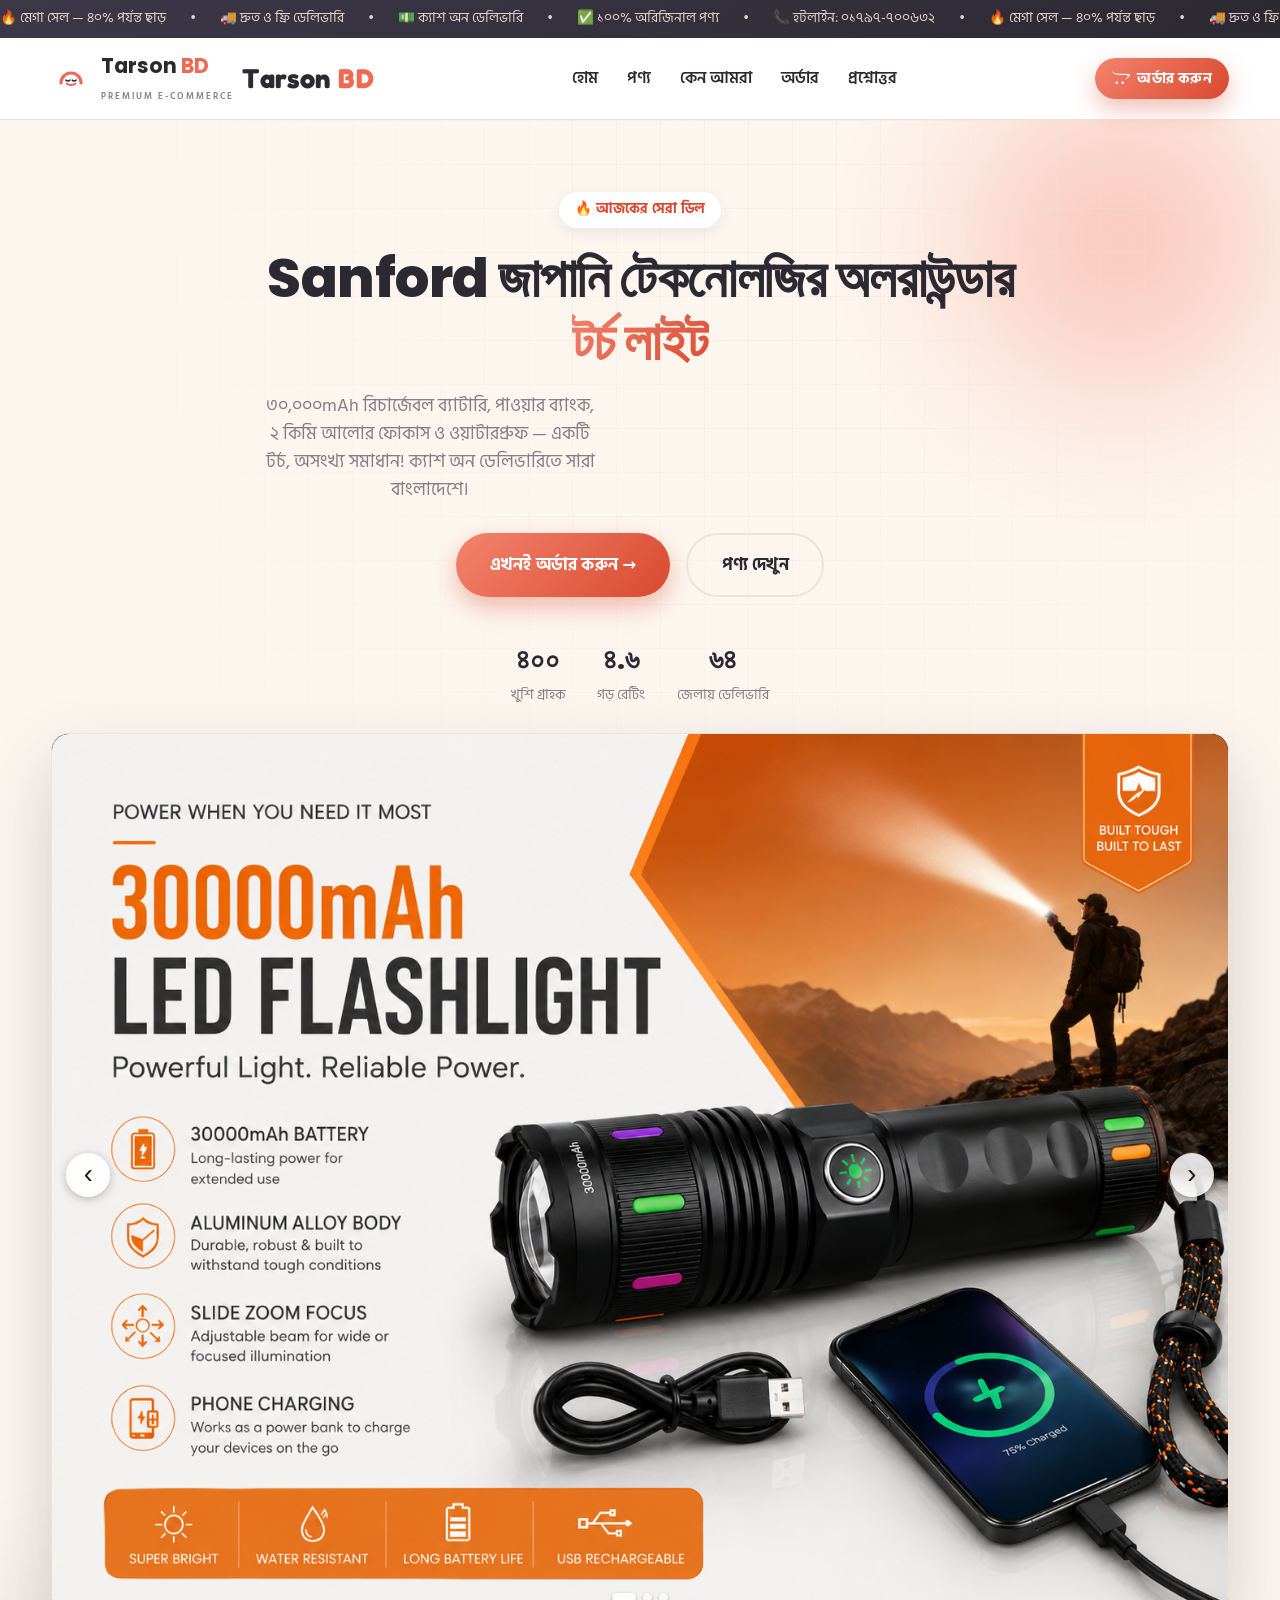
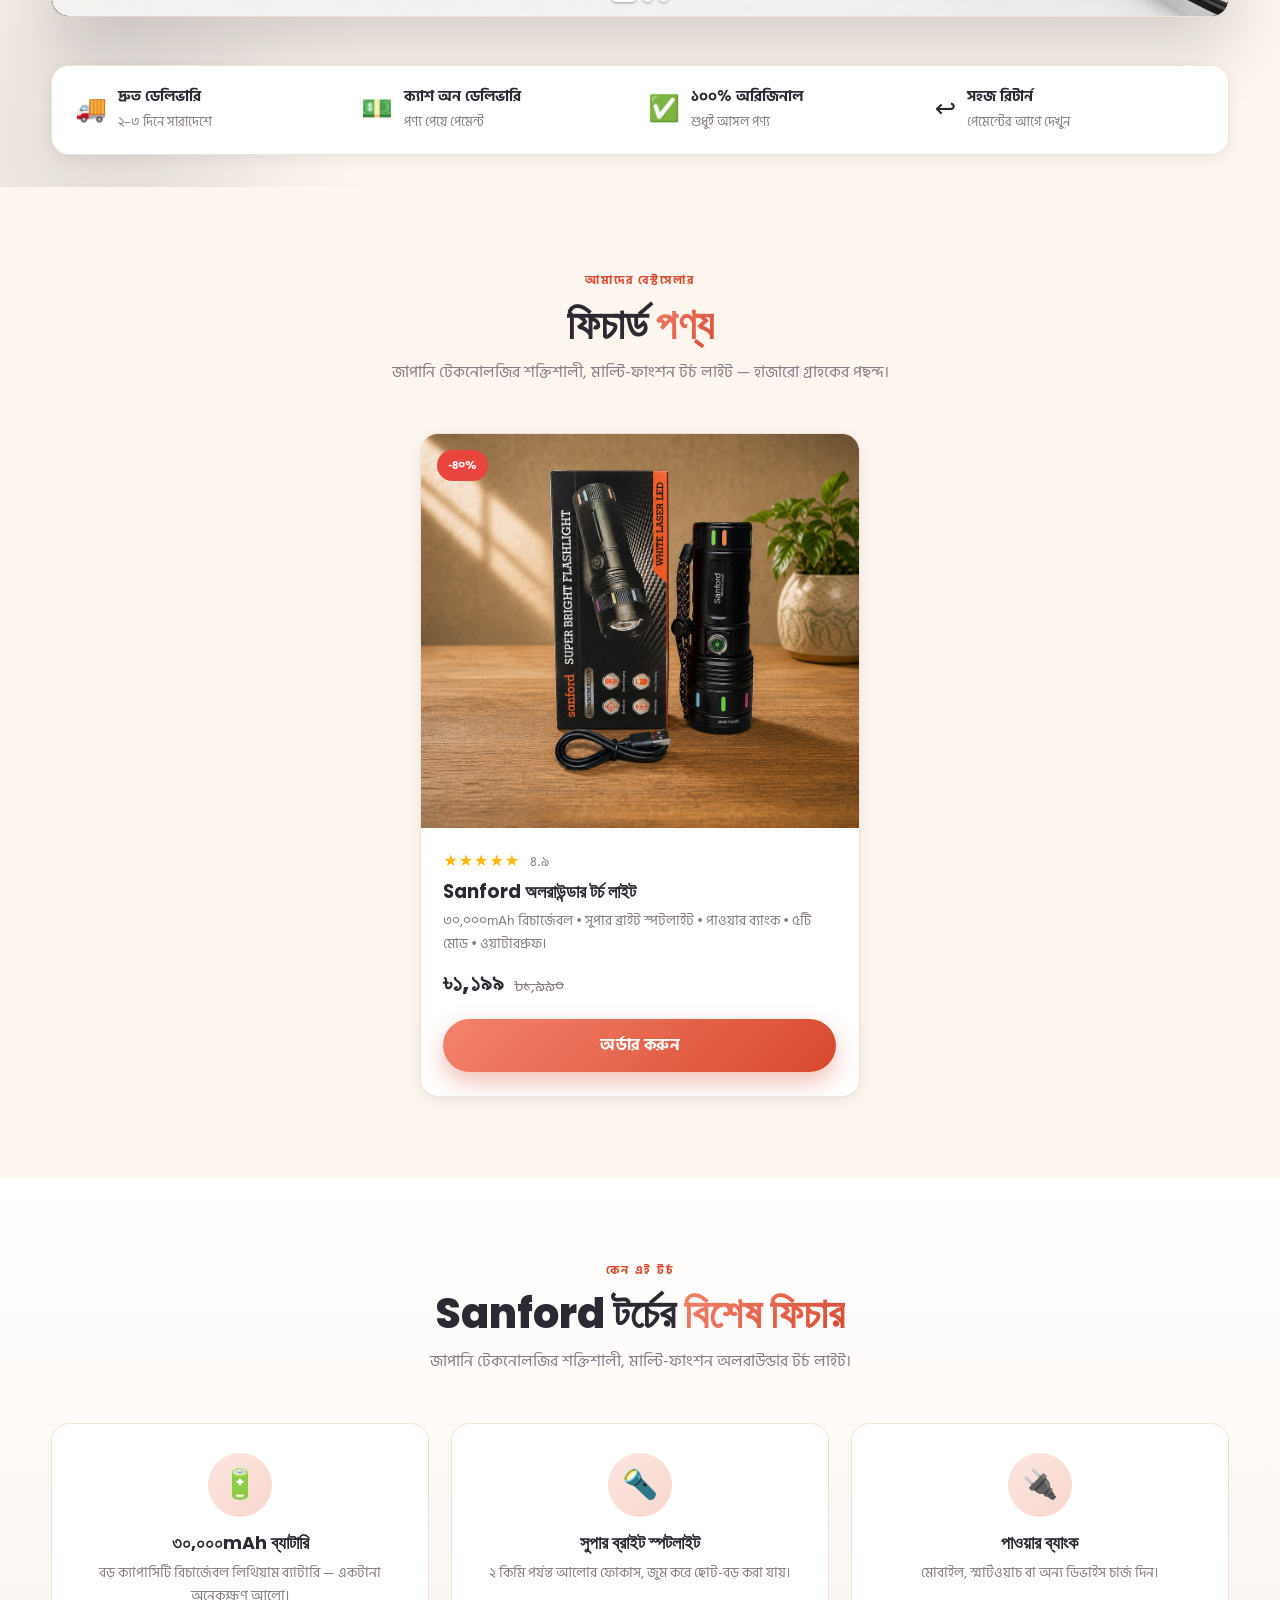
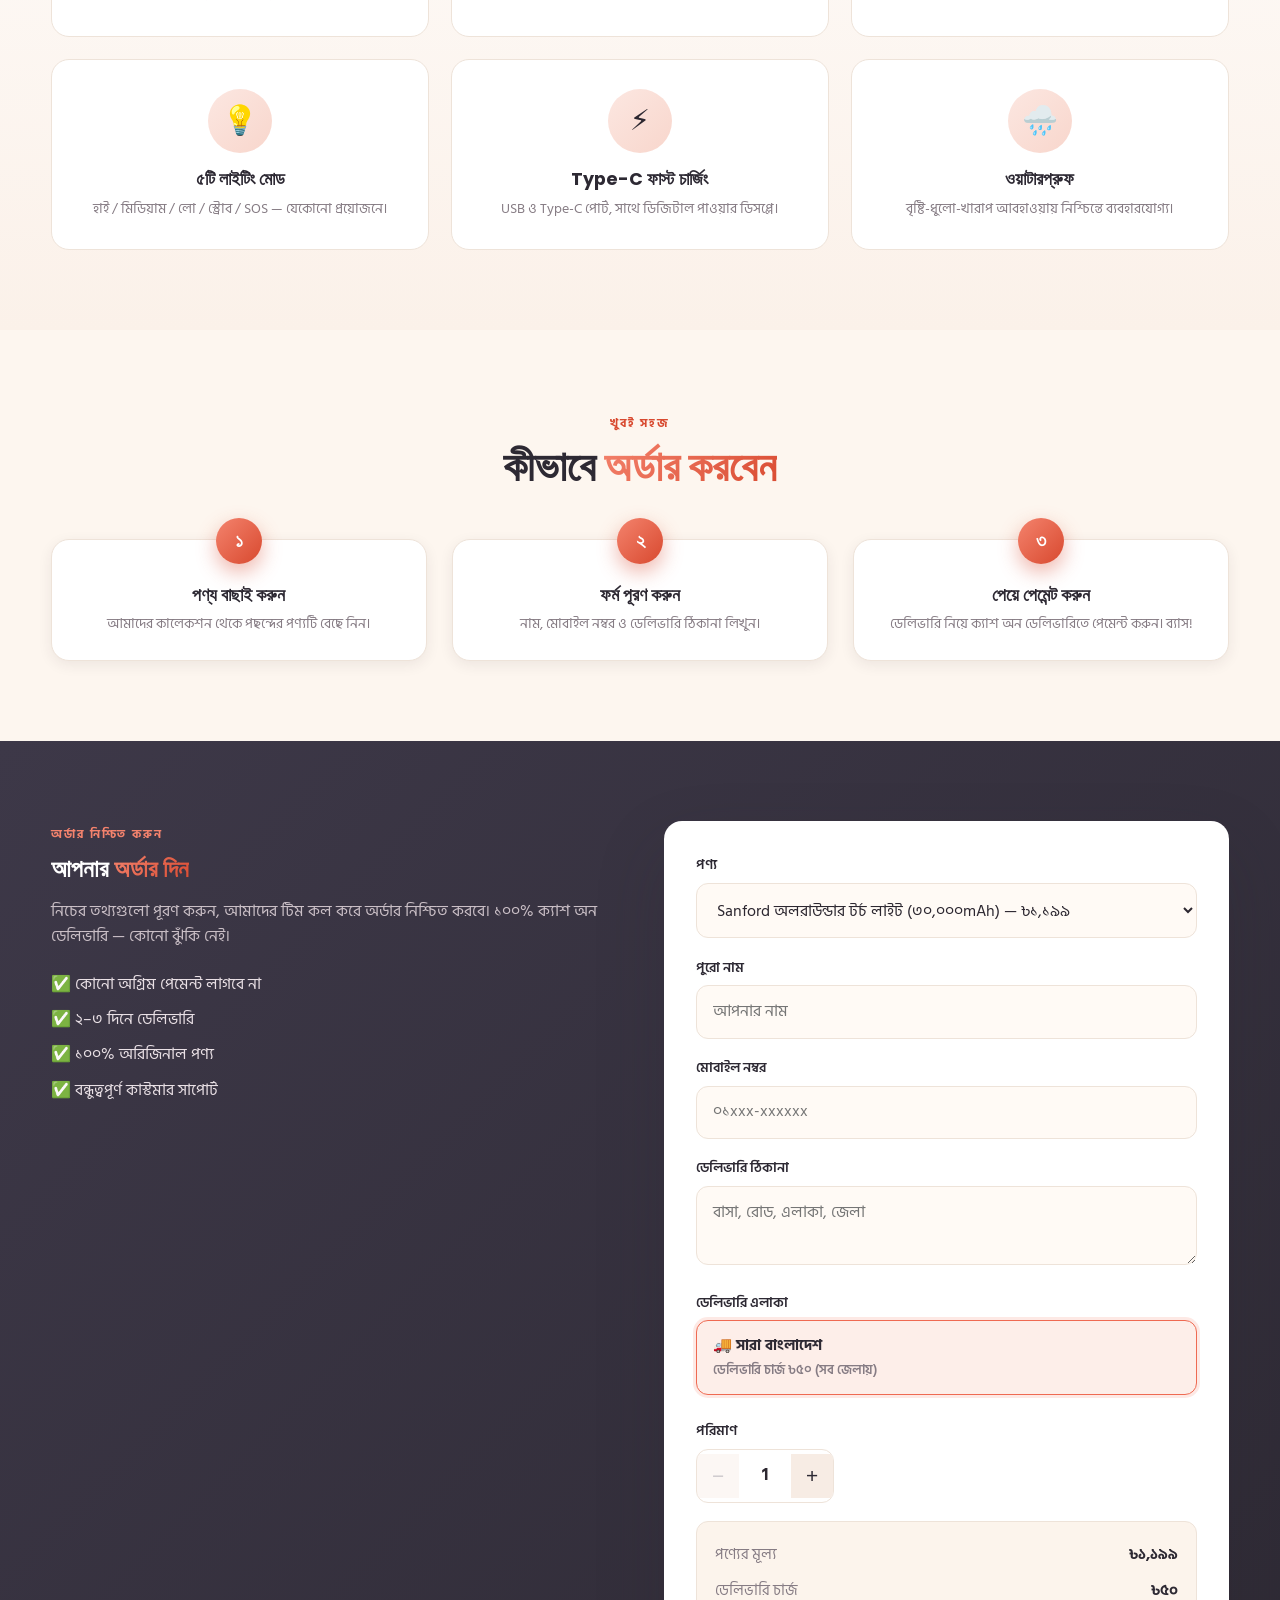
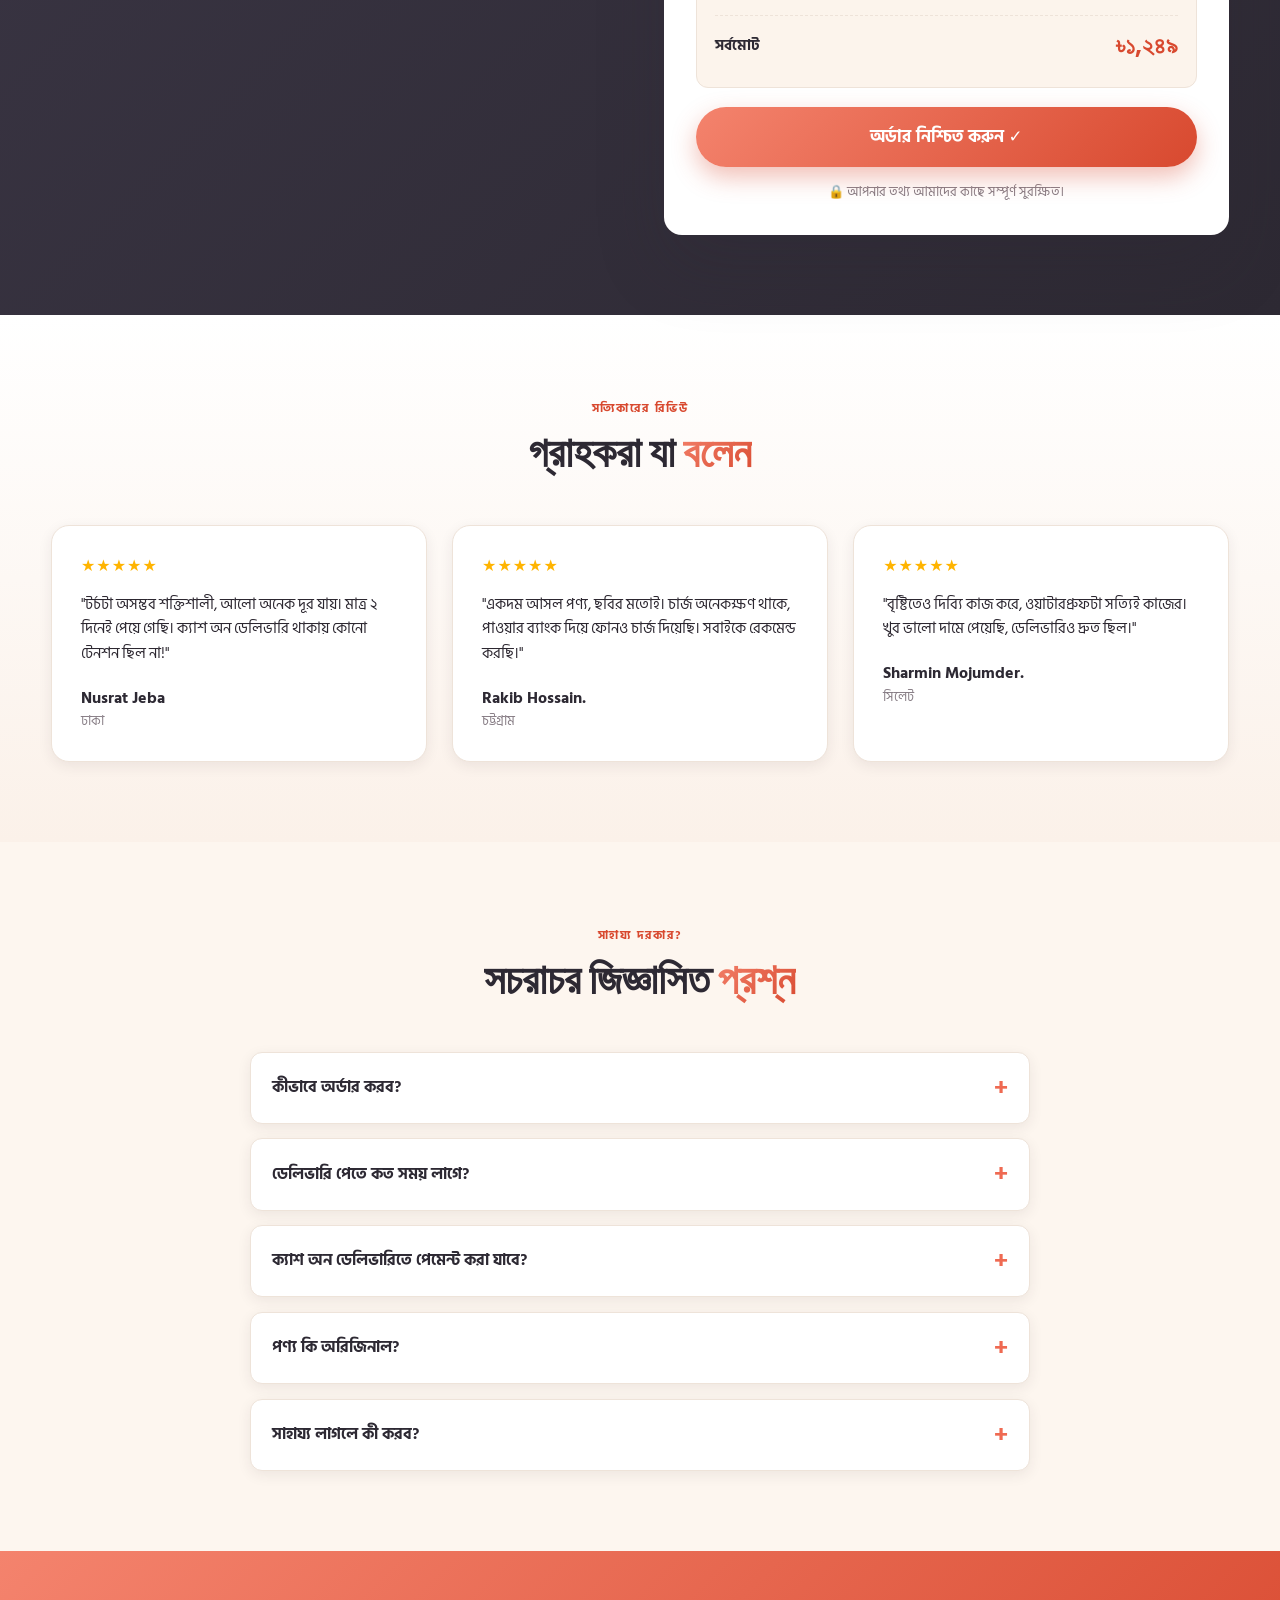
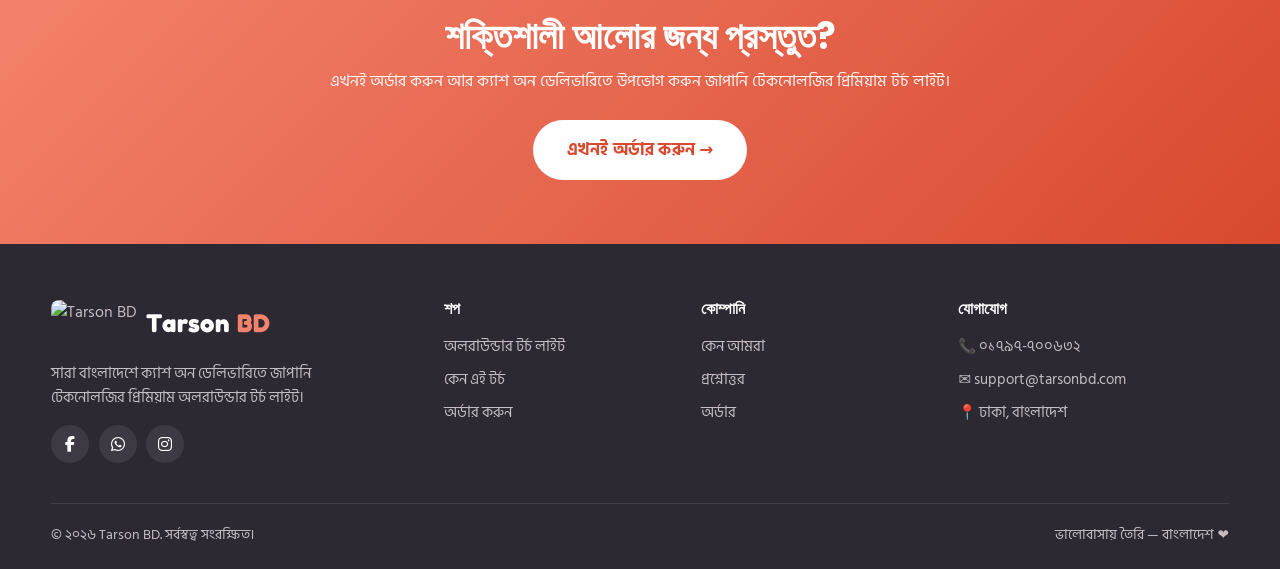
==== index.html @ 928cbc4e "Torch product landing: carousel, SEO, security, anti-spam - Single product: Sanford অলরাউন্ডার টর্চ " ====
<!DOCTYPE html>
<html lang="bn">
<head>
  <meta charset="UTF-8" />
  <meta name="viewport" content="width=device-width, initial-scale=1.0" />
  <meta http-equiv="Cache-Control" content="no-cache" />
  <meta name="facebook-domain-verification" content="xtjge75vh5wylzk9m2lgko9h2dxvho" />
  <link rel="icon" type="image/jpeg" href="assets/logo.jpeg?v=2" />
  <link rel="apple-touch-icon" href="assets/logo.jpeg?v=2" />
  <meta name="description" content="জাপানি টেকনোলজির অলরাউন্ডার টর্চ লাইট — 30000mAh রিচার্জেবল ব্যাটারি, পাওয়ার ব্যাংক, IPX6 ওয়াটারপ্রুফ, ২ কিমি আলোর ফোকাস। সারা বাংলাদেশে ক্যাশ অন ডেলিভারি।" />
  <title>Sanford অলরাউন্ডার টর্চ লাইট — ৩০,০০০mAh | Tarson BD</title>

  <!-- ===== SEO ===== -->
  <link rel="canonical" href="https://tarsonbd.com/" />
  <meta name="robots" content="index, follow, max-image-preview:large" />
  <meta name="theme-color" content="#ef6a52" />
  <meta name="author" content="Tarson BD" />
  <meta name="keywords" content="টর্চ লাইট, LED টর্চ, রিচার্জেবল টর্চ, Sanford torch light bd, পাওয়ার ব্যাংক টর্চ, Tarson BD, ফ্ল্যাশলাইট বাংলাদেশ" />

  <!-- Open Graph (Facebook / WhatsApp / Messenger share preview) -->
  <meta property="og:type" content="website" />
  <meta property="og:site_name" content="Tarson BD" />
  <meta property="og:title" content="Sanford অলরাউন্ডার টর্চ লাইট — ৩০,০০০mAh" />
  <meta property="og:description" content="জাপানি টেকনোলজির শক্তিশালী LED টর্চ — 30,000mAh, পাওয়ার ব্যাংক, ৫টি মোড, ওয়াটারপ্রুফ। সারা বাংলাদেশে ক্যাশ অন ডেলিভারিতে মাত্র ৳১,১৯৯।" />
  <meta property="og:url" content="https://tarsonbd.com/" />
  <meta property="og:image" content="https://tarsonbd.com/assets/order-image.png" />
  <meta property="og:locale" content="bn_BD" />

  <!-- Twitter Card -->
  <meta name="twitter:card" content="summary_large_image" />
  <meta name="twitter:title" content="Sanford অলরাউন্ডার টর্চ লাইট — ৩০,০০০mAh" />
  <meta name="twitter:description" content="জাপানি টেকনোলজির শক্তিশালী LED টর্চ — পাওয়ার ব্যাংক, ৫টি মোড, ওয়াটারপ্রুফ। ক্যাশ অন ডেলিভারি।" />
  <meta name="twitter:image" content="https://tarsonbd.com/assets/order-image.png" />

  <link rel="preconnect" href="https://fonts.googleapis.com" />
  <link rel="preconnect" href="https://fonts.gstatic.com" crossorigin />
  <link href="https://fonts.googleapis.com/css2?family=Fredoka:wght@500;600;700&family=Hind+Siliguri:wght@400;500;600;700&family=Poppins:wght@600;700;800&display=swap" rel="stylesheet" />
  <link rel="stylesheet" href="https://cdnjs.cloudflare.com/ajax/libs/font-awesome/6.5.2/css/all.min.css" referrerpolicy="no-referrer" />
  <link rel="stylesheet" href="css/styles.css?v=19" />

  <!-- Meta Pixel Code -->
  <script>
  !function(f,b,e,v,n,t,s)
  {if(f.fbq)return;n=f.fbq=function(){n.callMethod?
  n.callMethod.apply(n,arguments):n.queue.push(arguments)};
  if(!f._fbq)f._fbq=n;n.push=n;n.loaded=!0;n.version='2.0';
  n.queue=[];t=b.createElement(e);t.async=!0;
  t.src=v;s=b.getElementsByTagName(e)[0];
  s.parentNode.insertBefore(t,s)}(window, document,'script',
  'https://connect.facebook.net/en_US/fbevents.js');
  fbq('init', '1492316535975707');
  fbq('track', 'PageView');
  </script>
  <noscript><img height="1" width="1" style="display:none"
  src="https://www.facebook.com/tr?id=1492316535975707&ev=PageView&noscript=1"
  /></noscript>
  <!-- End Meta Pixel Code -->

  <!-- ===== Structured data (Google rich results) ===== -->
  <script type="application/ld+json">
  {
    "@context": "https://schema.org/",
    "@type": "Product",
    "name": "Sanford অলরাউন্ডার টর্চ লাইট",
    "image": "https://tarsonbd.com/assets/order-image.png",
    "description": "জাপানি টেকনোলজির সুপার ব্রাইট LED টর্চ লাইট — ৩০,০০০mAh রিচার্জেবল ব্যাটারি, পাওয়ার ব্যাংক, ৫টি লাইটিং মোড, USB Type-C ফাস্ট চার্জিং ও ওয়াটারপ্রুফ।",
    "brand": { "@type": "Brand", "name": "Sanford" },
    "offers": {
      "@type": "Offer",
      "url": "https://tarsonbd.com/#order",
      "priceCurrency": "BDT",
      "price": "1199",
      "availability": "https://schema.org/InStock",
      "areaServed": "BD"
    },
    "aggregateRating": {
      "@type": "AggregateRating",
      "ratingValue": "4.9",
      "reviewCount": "127"
    }
  }
  </script>
  <script type="application/ld+json">
  {
    "@context": "https://schema.org/",
    "@type": "Organization",
    "name": "Tarson BD",
    "url": "https://tarsonbd.com/",
    "logo": "https://tarsonbd.com/assets/logo.jpeg",
    "email": "support@tarsonbd.com",
    "contactPoint": {
      "@type": "ContactPoint",
      "telephone": "+8801797700632",
      "contactType": "customer service",
      "areaServed": "BD"
    }
  }
  </script>
</head>
<body>

  <!-- ===== Sticky top (marquee + header stay fixed together) ===== -->
  <div class="site-top" id="siteTop">

  <!-- ===== Announcement / Trust marquee ===== -->
  <div class="topbar">
    <div class="marquee">
      <div class="marquee__track">
        <span>🔥 মেগা সেল — ৪০% পর্যন্ত ছাড়</span><span>•</span>
        <span>🚚 দ্রুত ও ফ্রি ডেলিভারি</span><span>•</span>
        <span>💵 ক্যাশ অন ডেলিভারি</span><span>•</span>
        <span>✅ ১০০% অরিজিনাল পণ্য</span><span>•</span>
        <span>📞 হটলাইন: ০১৭৯৭-৭০০৬৩২</span><span>•</span>
        <span>🔥 মেগা সেল — ৪০% পর্যন্ত ছাড়</span><span>•</span>
        <span>🚚 দ্রুত ও ফ্রি ডেলিভারি</span><span>•</span>
        <span>💵 ক্যাশ অন ডেলিভারি</span><span>•</span>
        <span>✅ ১০০% অরিজিনাল পণ্য</span><span>•</span>
        <span>📞 হটলাইন: ০১৭৯৭-৭০০৬৩২</span><span>•</span>
      </div>
    </div>
  </div>

  <!-- ===== Header ===== -->
  <header class="header" id="header">
    <div class="container header__inner">
      <a href="#home" class="brand" aria-label="Tarson BD">
        <!-- Real Tarson BD logo (save your image as assets/logo.jpeg) -->
        <img src="assets/logo.jpeg?v=2" alt="Tarson BD — Premium E-commerce" class="brand__img"
             onerror="this.style.display='none';this.nextElementSibling.style.display='flex'" />
        <span class="brand__fallback" style="display:none">
          <span class="brand__logo">
            <svg viewBox="0 0 64 64" width="40" height="40" aria-hidden="true">
              <path d="M16 40a16 16 0 0 1 32 0" fill="none" stroke="#ef6a52" stroke-width="5" stroke-linecap="round"/>
              <path d="M24 35.5c1.5 1.6 4.5 1.6 6 0" fill="none" stroke="#2d2933" stroke-width="2.6" stroke-linecap="round"/>
              <path d="M34 35.5c1.5 1.6 4.5 1.6 6 0" fill="none" stroke="#2d2933" stroke-width="2.6" stroke-linecap="round"/>
              <path d="M25 41c2.5 3 11.5 3 14 0" fill="none" stroke="#ef6a52" stroke-width="3.4" stroke-linecap="round"/>
            </svg>
          </span>
          <span class="brand__text">
            <strong>Tarson <span>BD</span></strong>
            <small>PREMIUM E-COMMERCE</small>
          </span>
        </span>
        <span class="brand__name" aria-label="Tarson BD"><span class="bl" style="--i:0">T</span><span class="bl" style="--i:1">a</span><span class="bl" style="--i:2">r</span><span class="bl" style="--i:3">s</span><span class="bl" style="--i:4">o</span><span class="bl" style="--i:5">n</span><span class="bl bl-space" style="--i:6"></span><span class="bl bl-2" style="--i:7">B</span><span class="bl bl-2" style="--i:8">D</span></span>
      </a>

      <nav class="nav" id="nav">
        <a href="#home">হোম</a>
        <a href="#products">পণ্য</a>
        <a href="#product-features">কেন আমরা</a>
        <a href="#order">অর্ডার</a>
        <a href="#faq">প্রশ্নোত্তর</a>
      </nav>

      <div class="header__actions">
        <a href="#order" class="btn btn--primary btn--sm">
          <span><i class="fa-brands fa-opencart"></i></span> অর্ডার করুন
        </a>
        <button class="hamburger" id="hamburger" aria-label="মেনু">
          <span></span><span></span><span></span>
        </button>
      </div>
    </div>
  </header>

  </div><!-- /.site-top -->

  <!-- ===== Hero ===== -->
  <section class="hero" id="home">
    <div class="hero__bg" aria-hidden="true">
      <div class="blob blob--1"></div>
      <div class="blob blob--2"></div>
      <div class="grid-overlay"></div>
    </div>

    <div class="container hero__inner hero__inner--solo">
      <div class="hero__copy reveal">
        <span class="pill">🔥 আজকের সেরা ডিল</span>
        <h1>Sanford জাপানি টেকনোলজির অলরাউন্ডার <span class="grad-text">টর্চ লাইট</span></h1>
        <p class="hero__lead">
          ৩০,০০০mAh রিচার্জেবল ব্যাটারি, পাওয়ার ব্যাংক, ২ কিমি আলোর ফোকাস ও ওয়াটারপ্রুফ —
          একটি টর্চ, অসংখ্য সমাধান! ক্যাশ অন ডেলিভারিতে সারা বাংলাদেশে।
        </p>

        <div class="hero__cta">
          <a href="#order" class="btn btn--primary btn--lg pulse">এখনই অর্ডার করুন →</a>
          <a href="#products" class="btn btn--ghost btn--lg">পণ্য দেখুন</a>
        </div>

        <div class="hero__stats">
          <div class="stat"><b class="count" data-target="400+">0</b><span>খুশি গ্রাহক</span></div>
          <div class="stat"><b class="count" data-target="4.6" data-decimals="1">0</b><span>গড় রেটিং</span></div>
          <div class="stat"><b class="count" data-target="64">0</b><span>জেলায় ডেলিভারি</span></div>
        </div>
      </div>
    </div>

    <!-- ===== Full-width auto-swipe carousel ===== -->
    <div class="container">
      <div class="hero-carousel reveal" data-delay="120">
        <div class="carousel" data-carousel data-interval="3000">
          <div class="carousel__track">
            <img class="carousel__slide" src="assets/carousel-1.png" alt="Sanford অলরাউন্ডার টর্চ লাইট" />
            <img class="carousel__slide" src="assets/carousel-2.png" alt="৩০,০০০mAh রিচার্জেবল ব্যাটারি ও পাওয়ার ব্যাংক" />
            <img class="carousel__slide" src="assets/carousel-3.png" alt="৫টি লাইটিং মোড ও ২ কিমি আলোর ফোকাস" />
          </div>
          <button class="carousel__arrow carousel__arrow--prev" type="button" aria-label="আগের ছবি">‹</button>
          <button class="carousel__arrow carousel__arrow--next" type="button" aria-label="পরের ছবি">›</button>
          <div class="carousel__dots"></div>
        </div>
      </div>
    </div>

    <div class="hero__trust container">
      <div class="trust-item"><span>🚚</span><div><b>দ্রুত ডেলিভারি</b><small>২–৩ দিনে সারাদেশে</small></div></div>
      <div class="trust-item"><span>💵</span><div><b>ক্যাশ অন ডেলিভারি</b><small>পণ্য পেয়ে পেমেন্ট</small></div></div>
      <div class="trust-item"><span>✅</span><div><b>১০০% অরিজিনাল</b><small>শুধুই আসল পণ্য</small></div></div>
      <div class="trust-item"><span>↩️</span><div><b>সহজ রিটার্ন</b><small>পেমেন্টের আগে দেখুন</small></div></div>
    </div>
  </section>

  <!-- ===== Products ===== -->
  <section class="section" id="products">
    <div class="container">
      <div class="section__head reveal">
        <span class="eyebrow">আমাদের বেস্টসেলার</span>
        <h2>ফিচার্ড <span class="grad-text">পণ্য</span></h2>
        <p>জাপানি টেকনোলজির শক্তিশালী, মাল্টি-ফাংশন টর্চ লাইট — হাজারো গ্রাহকের পছন্দ।</p>
      </div>

      <div class="products">
        <!-- Product: LED Torch Light -->
        <article class="card reveal">
          <div class="card__media card__media--wide">
            <span class="badge badge--sale">-৪০%</span>
            <img src="assets/order-image.png" alt="জাপানি অলরাউন্ডার টর্চ লাইট — অর্ডার করুন" onerror="this.style.opacity=0;this.parentElement.classList.add('img-fallback')" />
            <span class="img-fallback__label">assets/order-image.png</span>
          </div>
          <div class="card__body">
            <div class="rating">★★★★★ <em>৪.৯</em></div>
            <h3>Sanford অলরাউন্ডার টর্চ লাইট</h3>
            <p>৩০,০০০mAh রিচার্জেবল • সুপার ব্রাইট স্পটলাইট • পাওয়ার ব্যাংক • ৫টি মোড • ওয়াটারপ্রুফ।</p>
            <div class="price">
              <span class="price__new">৳১,১৯৯</span>
              <span class="price__old">৳১,৯৯০</span>
            </div>
            <a href="#order" class="btn btn--primary btn--block" data-product="Sanford অলরাউন্ডার টর্চ লাইট — ৩০,০০০mAh">অর্ডার করুন</a>
          </div>
        </article>
      </div>
    </div>
  </section>

  <!-- ===== Product features / specs ===== -->
  <section class="section section--alt" id="product-features">
    <div class="container">
      <div class="section__head reveal">
        <span class="eyebrow">কেন এই টর্চ</span>
        <h2>Sanford টর্চের <span class="grad-text">বিশেষ ফিচার</span></h2>
        <p>জাপানি টেকনোলজির শক্তিশালী, মাল্টি-ফাংশন অলরাউন্ডার টর্চ লাইট।</p>
      </div>
      <div class="features">
        <div class="feature reveal"><div class="feature__ic">🔋</div><h3>৩০,০০০mAh ব্যাটারি</h3><p>বড় ক্যাপাসিটি রিচার্জেবল লিথিয়াম ব্যাটারি — একটানা অনেকক্ষণ আলো।</p></div>
        <div class="feature reveal" data-delay="80"><div class="feature__ic">🔦</div><h3>সুপার ব্রাইট স্পটলাইট</h3><p>২ কিমি পর্যন্ত আলোর ফোকাস, জুম করে ছোট-বড় করা যায়।</p></div>
        <div class="feature reveal" data-delay="160"><div class="feature__ic">🔌</div><h3>পাওয়ার ব্যাংক</h3><p>মোবাইল, স্মার্টওয়াচ বা অন্য ডিভাইস চার্জ দিন।</p></div>
        <div class="feature reveal"><div class="feature__ic">💡</div><h3>৫টি লাইটিং মোড</h3><p>হাই / মিডিয়াম / লো / স্ট্রোব / SOS — যেকোনো প্রয়োজনে।</p></div>
        <div class="feature reveal" data-delay="80"><div class="feature__ic">⚡</div><h3>Type-C ফাস্ট চার্জিং</h3><p>USB ও Type-C পোর্ট, সাথে ডিজিটাল পাওয়ার ডিসপ্লে।</p></div>
        <div class="feature reveal" data-delay="160"><div class="feature__ic">🌧️</div><h3>ওয়াটারপ্রুফ</h3><p>বৃষ্টি-ধুলো-খারাপ আবহাওয়ায় নিশ্চিন্তে ব্যবহারযোগ্য।</p></div>
      </div>
    </div>
  </section>

  <!-- ===== How to order ===== -->
  <section class="section">
    <div class="container">
      <div class="section__head reveal">
        <span class="eyebrow">খুবই সহজ</span>
        <h2>কীভাবে <span class="grad-text">অর্ডার করবেন</span></h2>
      </div>
      <div class="steps">
        <div class="step reveal"><span class="step__n">১</span><h3>পণ্য বাছাই করুন</h3><p>আমাদের কালেকশন থেকে পছন্দের পণ্যটি বেছে নিন।</p></div>
        <div class="step reveal" data-delay="100"><span class="step__n">২</span><h3>ফর্ম পূরণ করুন</h3><p>নাম, মোবাইল নম্বর ও ডেলিভারি ঠিকানা লিখুন।</p></div>
        <div class="step reveal" data-delay="200"><span class="step__n">৩</span><h3>পেয়ে পেমেন্ট করুন</h3><p>ডেলিভারি নিয়ে ক্যাশ অন ডেলিভারিতে পেমেন্ট করুন। ব্যাস!</p></div>
      </div>
    </div>
  </section>

  <!-- ===== Order form ===== -->
  <section class="section section--order" id="order">
    <div class="container order__grid">
      <div class="order__intro reveal">
        <span class="eyebrow">অর্ডার নিশ্চিত করুন</span>
        <h2>আপনার <span class="grad-text">অর্ডার দিন</span></h2>
        <p>নিচের তথ্যগুলো পূরণ করুন, আমাদের টিম কল করে অর্ডার নিশ্চিত করবে। ১০০% ক্যাশ অন ডেলিভারি — কোনো ঝুঁকি নেই।</p>
        <ul class="order__list">
          <li>✅ কোনো অগ্রিম পেমেন্ট লাগবে না</li>
          <li>✅ ২–৩ দিনে ডেলিভারি</li>
          <li>✅ ১০০% অরিজিনাল পণ্য</li>
          <li>✅ বন্ধুত্বপূর্ণ কাস্টমার সাপোর্ট</li>
        </ul>
      </div>

      <form class="order__form reveal" data-delay="120" id="orderForm" novalidate>
        <!-- honeypot: hidden anti-spam field; humans leave it empty, bots fill it -->
        <input type="text" name="company_website" id="hp_field" tabindex="-1" autocomplete="off" aria-hidden="true" style="position:absolute;left:-9999px;top:-9999px;width:1px;height:1px;opacity:0;pointer-events:none" />
        <div class="field">
          <label for="product">পণ্য</label>
          <select id="product" name="product">
            <option value="Sanford অলরাউন্ডার টর্চ লাইট — ৩০,০০০mAh" data-price="1199">Sanford অলরাউন্ডার টর্চ লাইট (৩০,০০০mAh) — ৳১,১৯৯</option>
          </select>
        </div>

        <div class="field">
          <label for="name">পুরো নাম</label>
          <input type="text" id="name" name="name" placeholder="আপনার নাম" required />
          <small class="error" data-for="name">অনুগ্রহ করে আপনার নাম লিখুন।</small>
        </div>

        <div class="field">
          <label for="phone">মোবাইল নম্বর</label>
          <input type="tel" id="phone" name="phone" placeholder="০১xxx-xxxxxx" required />
          <small class="error" data-for="phone">সঠিক ১১ সংখ্যার মোবাইল নম্বর দিন।</small>
        </div>

        <div class="field">
          <label for="address">ডেলিভারি ঠিকানা</label>
          <textarea id="address" name="address" rows="2" placeholder="বাসা, রোড, এলাকা, জেলা" required></textarea>
          <small class="error" data-for="address">অনুগ্রহ করে আপনার ঠিকানা লিখুন।</small>
        </div>

        <div class="field">
          <label>ডেলিভারি এলাকা</label>
          <div class="delivery delivery--single">
            <label class="delivery__opt">
              <input type="radio" name="delivery" value="50" data-area="সারা বাংলাদেশ" checked />
              <span class="delivery__card">
                <b>🚚 সারা বাংলাদেশ</b>
                <small>ডেলিভারি চার্জ ৳৫০ (সব জেলায়)</small>
              </span>
            </label>
          </div>
        </div>

        <div class="field">
          <label>পরিমাণ</label>
          <div class="qty__control">
            <button type="button" id="minus" aria-label="কমান">−</button>
            <input type="text" id="qty" value="1" readonly aria-label="পরিমাণ" />
            <button type="button" id="plus" aria-label="বাড়ান">+</button>
          </div>
        </div>

        <div class="summary-box">
          <div class="summary-row"><span>পণ্যের মূল্য</span><b id="subtotal">৳১,১৯৯</b></div>
          <div class="summary-row"><span>ডেলিভারি চার্জ</span><b id="delivery-cost">৳৫০</b></div>
          <div class="summary-row summary-row--total"><span>সর্বমোট</span><b id="total">৳১,২৪৯</b></div>
        </div>

        <p class="form-msg" id="formMsg" role="alert"></p>
        <button type="submit" class="btn btn--primary btn--lg btn--block" id="submitBtn">অর্ডার নিশ্চিত করুন ✓</button>
        <p class="order__secure">🔒 আপনার তথ্য আমাদের কাছে সম্পূর্ণ সুরক্ষিত।</p>
      </form>
    </div>
  </section>

  <!-- ===== Reviews ===== -->
  <section class="section section--alt">
    <div class="container">
      <div class="section__head reveal">
        <span class="eyebrow">সত্যিকারের রিভিউ</span>
        <h2>গ্রাহকরা যা <span class="grad-text">বলেন</span></h2>
      </div>
      <div class="reviews">
        <figure class="review reveal">
          <div class="rating">★★★★★</div>
          <blockquote>"টর্চটা অসম্ভব শক্তিশালী, আলো অনেক দূর যায়। মাত্র ২ দিনেই পেয়ে গেছি। ক্যাশ অন ডেলিভারি থাকায় কোনো টেনশন ছিল না!"</blockquote>
          <figcaption><b>Nusrat Jeba</b><span>ঢাকা</span></figcaption>
        </figure>
        <figure class="review reveal" data-delay="100">
          <div class="rating">★★★★★</div>
          <blockquote>"একদম আসল পণ্য, ছবির মতোই। চার্জ অনেকক্ষণ থাকে, পাওয়ার ব্যাংক দিয়ে ফোনও চার্জ দিয়েছি। সবাইকে রেকমেন্ড করছি।"</blockquote>
          <figcaption><b>Rakib Hossain.</b><span>চট্টগ্রাম</span></figcaption>
        </figure>
        <figure class="review reveal" data-delay="200">
          <div class="rating">★★★★★</div>
          <blockquote>"বৃষ্টিতেও দিব্যি কাজ করে, ওয়াটারপ্রুফটা সত্যিই কাজের। খুব ভালো দামে পেয়েছি, ডেলিভারিও দ্রুত ছিল।"</blockquote>
          <figcaption><b>Sharmin Mojumder.</b><span>সিলেট</span></figcaption>
        </figure>
      </div>
    </div>
  </section>

  <!-- ===== FAQ ===== -->
  <section class="section" id="faq">
    <div class="container container--narrow">
      <div class="section__head reveal">
        <span class="eyebrow">সাহায্য দরকার?</span>
        <h2>সচরাচর জিজ্ঞাসিত <span class="grad-text">প্রশ্ন</span></h2>
      </div>
      <div class="faq">
        <details class="faq__item reveal" name="faq"><summary>কীভাবে অর্ডার করব?</summary><p>উপরের ফর্মে আপনার নাম, মোবাইল নম্বর ও ঠিকানা লিখুন। আমাদের টিম কল করে অর্ডার নিশ্চিত করবে।</p></details>
        <details class="faq__item reveal" name="faq"><summary>ডেলিভারি পেতে কত সময় লাগে?</summary><p>আপনার এলাকা অনুযায়ী সাধারণত ২–৩ কর্মদিবস সময় লাগে।</p></details>
        <details class="faq__item reveal" name="faq"><summary>ক্যাশ অন ডেলিভারিতে পেমেন্ট করা যাবে?</summary><p>হ্যাঁ! সারাদেশে ক্যাশ অন ডেলিভারি সুবিধা আছে। পণ্য পেয়ে তবেই পেমেন্ট করবেন।</p></details>
        <details class="faq__item reveal" name="faq"><summary>পণ্য কি অরিজিনাল?</summary><p>অবশ্যই। সব পণ্য ১০০% আসল এবং পাঠানোর আগে মান যাচাই করা হয়।</p></details>
        <details class="faq__item reveal" name="faq"><summary>সাহায্য লাগলে কী করব?</summary><p>আমাদের হটলাইনে কল করুন অথবা ফেসবুক/হোয়াটসঅ্যাপে মেসেজ দিন।</p></details>
      </div>
    </div>
  </section>

  <!-- ===== CTA banner ===== -->
  <section class="cta">
    <div class="container cta__inner reveal">
      <h2>শক্তিশালী আলোর জন্য প্রস্তুত?</h2>
      <p>এখনই অর্ডার করুন আর ক্যাশ অন ডেলিভারিতে উপভোগ করুন জাপানি টেকনোলজির প্রিমিয়াম টর্চ লাইট।</p>
      <a href="#order" class="btn btn--light btn--lg pulse">এখনই অর্ডার করুন →</a>
    </div>
  </section>

  <!-- ===== Footer ===== -->
  <footer class="footer">
    <div class="container footer__grid">
      <div class="footer__brand">
        <div class="brand">
          <img src="assets/logo.jpeg?v=2" alt="Tarson BD" class="brand__img brand__img--footer" />
          <span class="brand__name brand__name--footer" aria-label="Tarson BD"><span class="bl" style="--i:0">T</span><span class="bl" style="--i:1">a</span><span class="bl" style="--i:2">r</span><span class="bl" style="--i:3">s</span><span class="bl" style="--i:4">o</span><span class="bl" style="--i:5">n</span><span class="bl bl-space" style="--i:6"></span><span class="bl bl-2" style="--i:7">B</span><span class="bl bl-2" style="--i:8">D</span></span>
        </div>
        <p>সারা বাংলাদেশে ক্যাশ অন ডেলিভারিতে জাপানি টেকনোলজির প্রিমিয়াম অলরাউন্ডার টর্চ লাইট।</p>
        <div class="socials">
          <a href="https://www.facebook.com/tarsonbd" aria-label="Facebook"><i class="fa-brands fa-facebook-f"></i></a>
          <a href="#" aria-label="WhatsApp"><i class="fa-brands fa-whatsapp"></i></a>
          <a href="#" aria-label="Instagram"><i class="fa-brands fa-instagram"></i></a>
        </div>
      </div>
      <div class="footer__col">
        <h4>শপ</h4>
        <a href="#products">অলরাউন্ডার টর্চ লাইট</a>
        <a href="#product-features">কেন এই টর্চ</a>
        <a href="#order">অর্ডার করুন</a>
      </div>
      <div class="footer__col">
        <h4>কোম্পানি</h4>
        <a href="#product-features">কেন আমরা</a>
        <a href="#faq">প্রশ্নোত্তর</a>
        <a href="#order">অর্ডার</a>
      </div>
      <div class="footer__col">
        <h4>যোগাযোগ</h4>
        <a href="tel:01797700632">📞 ০১৭৯৭-৭০০৬৩২</a>
        <a href="mailto:support@tarsonbd.com">✉️ support@tarsonbd.com</a>
        <span>📍 ঢাকা, বাংলাদেশ</span>
      </div>
    </div>
    <div class="footer__bottom container">
      <span>© <span id="year"></span> Tarson BD. সর্বস্বত্ব সংরক্ষিত।</span>
      <span>ভালোবাসায় তৈরি — বাংলাদেশ ❤️</span>
    </div>
  </footer>

  <!-- ===== Order confirmation modal ===== -->
  <div class="modal" id="orderModal" aria-hidden="true">
    <div class="modal__overlay" data-close></div>
    <div class="modal__box" role="dialog" aria-modal="true" aria-labelledby="modalTitle">
      <button class="modal__close" data-close aria-label="বন্ধ করুন">×</button>
      <div class="modal__check">✓</div>
      <h3 id="modalTitle">অর্ডার সফল হয়েছে! 🎉</h3>
      <p class="modal__sub">ধন্যবাদ! আমরা শীঘ্রই কল করে আপনার অর্ডার নিশ্চিত করব।</p>

      <div class="modal__id">
        <span>অর্ডার আইডি</span>
        <b id="m-orderid">TB-000000</b>
      </div>

      <div class="modal__details">
        <div class="row"><span>👤 নাম</span><b id="m-name">—</b></div>
        <div class="row"><span>📞 মোবাইল</span><b id="m-phone">—</b></div>
        <div class="row"><span>📍 ঠিকানা</span><b id="m-address">—</b></div>
        <div class="row"><span>📦 পণ্য</span><b id="m-product">—</b></div>
        <div class="row"><span>🔢 পরিমাণ</span><b id="m-qty">—</b></div>
        <div class="row"><span>🚚 ডেলিভারি এলাকা</span><b id="m-area">—</b></div>
        <div class="row"><span>🧾 পণ্য + ডেলিভারি</span><b id="m-breakdown">—</b></div>
        <div class="row row--total"><span>💵 সর্বমোট</span><b id="m-total">—</b></div>
      </div>

      <button class="btn btn--primary btn--block" data-close>ঠিক আছে</button>
    </div>
  </div>

  <script src="js/script.js?v=20"></script>
</body>
</html>
---- css/styles.css ----
/* ===================================================================
   Tarson BD — Premium E-commerce Landing
   Brand: coral (#ef6a52 / #d8492f) + warm dark (#2d2933)
   =================================================================== */

:root{
  --teal:        #ef6a52;  /* coral primary */
  --teal-light:  #f4836d;  /* light coral */
  --teal-deep:   #d8492f;  /* deep coral */
  --navy:        #2d2933;  /* warm dark (headings, footer) */
  --navy-2:      #3d3848;
  --ink:         #2c2730;
  --muted:       #867c84;
  --bg:          #fdf6ef;  /* warm cream */
  --surface:     #ffffff;
  --line:        #eee3d9;
  --sale:        #e8453d;
  --grad:        linear-gradient(135deg, var(--teal-light), var(--teal-deep));
  --grad-navy:   linear-gradient(135deg, var(--navy-2), var(--navy));
  --shadow-sm:   0 4px 14px rgba(45,40,50,.08);
  --shadow:      0 14px 40px rgba(45,40,50,.12);
  --shadow-lg:   0 30px 70px rgba(45,40,50,.20);
  --radius:      18px;
  --radius-sm:   12px;
  --t:           .35s cubic-bezier(.2,.7,.2,1);
}

/* ---------- Reset ---------- */
*,*::before,*::after{box-sizing:border-box;margin:0;padding:0}
html{scroll-behavior:smooth;overflow-x:clip;scroll-padding-top:7rem}
body{
  font-family:'Hind Siliguri','Plus Jakarta Sans',system-ui,sans-serif;
  color:var(--ink);
  background:var(--bg);
  line-height:1.6;
}
img{max-width:100%;display:block}
a{text-decoration:none;color:inherit}
ul{list-style:none}
h1,h2,h3,h4{font-family:'Poppins',sans-serif;line-height:1.15;color:var(--navy)}

.container{width:min(1180px,92%);margin-inline:auto}
.container--narrow{width:min(780px,92%)}
.grad-text{background:var(--grad);-webkit-background-clip:text;background-clip:text;color:transparent}

/* ---------- Buttons ---------- */
.btn{
  --pad:.85em 1.6em;
  display:inline-flex;align-items:center;justify-content:center;gap:.5em;
  padding:var(--pad);border:none;border-radius:999px;cursor:pointer;
  font:inherit;font-weight:700;letter-spacing:.2px;
  transition:transform var(--t),box-shadow var(--t),filter var(--t);
  will-change:transform;
}
.btn--primary{background:var(--grad);color:#fff;box-shadow:0 10px 24px rgba(216,73,47,.35)}
.btn--primary:hover{transform:translateY(-3px);box-shadow:0 16px 32px rgba(216,73,47,.45);filter:brightness(1.05)}
.btn--ghost{background:transparent;color:var(--navy);border:2px solid var(--line)}
.btn--ghost:hover{border-color:var(--teal);color:var(--teal-deep);transform:translateY(-3px)}
.btn--light{background:#fff;color:var(--teal-deep)}
.btn--light:hover{transform:translateY(-3px);box-shadow:var(--shadow)}
.btn--sm{--pad:.6em 1.15em;font-size:.92rem}
.btn--lg{--pad:1em 2em;font-size:1.05rem}
.btn--block{width:100%}

.pulse{position:relative}
.pulse::after{content:"";position:absolute;inset:0;border-radius:inherit;box-shadow:0 0 0 0 rgba(239,106,82,.6);animation:pulse 2.2s infinite}
@keyframes pulse{70%{box-shadow:0 0 0 16px rgba(239,106,82,0)}100%{box-shadow:0 0 0 0 rgba(239,106,82,0)}}

/* ---------- Topbar marquee ---------- */
.topbar{background:var(--grad-navy);color:#f6e3dc;font-size:.85rem;overflow:hidden}
.marquee{padding:.5rem 0}
.marquee__track{display:flex;gap:1.5rem;white-space:nowrap;width:max-content;animation:marquee 28s linear infinite}
.marquee__track span{opacity:.9}
@keyframes marquee{to{transform:translateX(-50%)}}

/* ---------- Sticky top wrapper (marquee + header pinned together) ---------- */
.site-top{position:-webkit-sticky;position:sticky;top:0;z-index:50;-webkit-transform:translateZ(0);transform:translateZ(0)}

/* ---------- Header ---------- */
.header{position:relative;background:#ffffff;border-bottom:1px solid var(--line);transition:box-shadow var(--t)}
.header.scrolled{box-shadow:var(--shadow-sm)}
.header__inner{display:flex;align-items:center;justify-content:space-between;gap:1rem;padding:.7rem 0}
.brand{display:flex;align-items:center;gap:.55rem}
.brand__img{height:50px;width:auto;display:block;border-radius:8px;transition:transform var(--t)}
.brand:hover .brand__img{transform:scale(1.06)}
/* Tarson BD wordmark — blur reveal text animation */
.brand__name{display:inline-block;font-family:'Fredoka',sans-serif;font-weight:700;font-size:1.7rem;line-height:1.15;letter-spacing:.3px;white-space:nowrap;color:var(--navy)}
.brand__name .bl{display:inline-block;opacity:0;filter:blur(12px);transform:translateY(6px);animation:blurReveal .7s cubic-bezier(.2,.7,.2,1) both;animation-delay:calc(var(--i) * .08s)}
.brand__name .bl-space{width:.3em}
.brand__name .bl-2{color:var(--teal)}
/* footer variant on dark background */
.brand__name--footer{font-size:1.6rem;color:#fff}
.brand__name--footer .bl-2{color:var(--teal-light)}
.brand__img--footer{height:46px}

@keyframes blurReveal{
  to{opacity:1;filter:blur(0);transform:none}
}
.brand__fallback{align-items:center;gap:.6rem}
.brand__logo{display:grid;place-items:center;transition:transform var(--t)}
.brand:hover .brand__logo{transform:rotate(-8deg) scale(1.08)}
.brand__text strong{font-family:'Poppins';font-size:1.3rem;display:block;color:var(--navy)}
.brand__text strong span{color:var(--teal)}
.brand__text small{font-size:.55rem;letter-spacing:.22em;color:var(--muted);font-weight:600}

.nav{display:flex;gap:1.8rem}
.nav a{font-weight:600;color:var(--ink);position:relative;padding:.2rem 0}
.nav a::after{content:"";position:absolute;left:0;bottom:-2px;width:0;height:2px;background:var(--grad);transition:width var(--t)}
.nav a:hover{color:var(--teal-deep)}
.nav a:hover::after{width:100%}

.header__actions{display:flex;align-items:center;gap:.8rem}
.hamburger{display:none;flex-direction:column;gap:5px;background:none;border:none;cursor:pointer;padding:6px}
.hamburger span{width:24px;height:2.5px;background:var(--navy);border-radius:2px;transition:var(--t)}
.hamburger.active span:nth-child(1){transform:translateY(7.5px) rotate(45deg)}
.hamburger.active span:nth-child(2){opacity:0}
.hamburger.active span:nth-child(3){transform:translateY(-7.5px) rotate(-45deg)}

/* ---------- Hero ---------- */
.hero{position:relative;padding:4.5rem 0 2rem;overflow:hidden}
.hero__bg{position:absolute;inset:0;z-index:0}
.blob{position:absolute;border-radius:50%;filter:blur(60px);opacity:.5}
.blob--1{width:480px;height:480px;background:radial-gradient(circle,#f4836d,transparent 70%);top:-120px;right:-80px;animation:floaty 9s ease-in-out infinite}
.blob--2{width:420px;height:420px;background:radial-gradient(circle,#2d2933,transparent 70%);bottom:-160px;left:-100px;opacity:.18;animation:floaty 11s ease-in-out infinite reverse}
.grid-overlay{position:absolute;inset:0;background-image:linear-gradient(var(--line) 1px,transparent 1px),linear-gradient(90deg,var(--line) 1px,transparent 1px);background-size:44px 44px;opacity:.4;mask-image:radial-gradient(ellipse at 60% 0,#000,transparent 70%)}
@keyframes floaty{50%{transform:translate(20px,-30px) scale(1.05)}}

.hero__inner{position:relative;z-index:1;display:grid;grid-template-columns:1.05fr .95fr;gap:3rem;align-items:center}
.pill{display:inline-block;background:#fff;color:var(--teal-deep);font-weight:700;font-size:.85rem;padding:.45rem 1rem;border-radius:999px;box-shadow:var(--shadow-sm);margin-bottom:1.2rem}
.hero__copy h1{font-size:clamp(2.1rem,4.5vw,3.4rem);font-weight:800;letter-spacing:-.5px}
.hero__lead{color:var(--muted);font-size:1.1rem;margin:1.2rem 0 1.8rem;max-width:34ch}
.hero__cta{display:flex;gap:1rem;flex-wrap:wrap}
.hero__stats{display:flex;gap:2rem;margin-top:2.4rem;flex-wrap:wrap}
.stat b{display:block;font-family:'Poppins';font-size:1.8rem;color:var(--navy)}
.stat span{font-size:.85rem;color:var(--muted)}

/* hero card */
.hero__visual{display:flex;justify-content:center}
.hero__card{position:relative;background:#fff;border-radius:var(--radius);box-shadow:var(--shadow-lg);width:min(380px,100%);overflow:hidden;border:1px solid var(--line)}
.float{animation:cardfloat 6s ease-in-out infinite}
@keyframes cardfloat{50%{transform:translateY(-14px)}}
.hero__img{aspect-ratio:1/.85;background:linear-gradient(135deg,#fbeee8,#f6ddd4);display:grid;place-items:center;position:relative}
.hero__img img{width:88%;height:88%;object-fit:contain;transition:transform .5s}
.hero__card:hover .hero__img img{transform:scale(1.06) rotate(-2deg)}
.hero__card-body{padding:1.3rem 1.4rem 1.6rem}
.hero__card-body h3{font-size:1.1rem;margin:.4rem 0 .6rem}

.badge{position:absolute;top:1rem;left:1rem;z-index:2;font-weight:800;font-size:.78rem;padding:.35rem .7rem;border-radius:999px;color:#fff}
.badge--sale{background:var(--sale)}
.badge--hot{background:linear-gradient(135deg,#ff8a00,#ff5a5f)}
.badge--best{background:var(--grad)}

.rating{color:#ffb400;font-size:1rem;letter-spacing:1px}
.rating em{color:var(--muted);font-style:normal;font-size:.82rem;margin-left:.3rem}

.price{display:flex;align-items:baseline;gap:.6rem;margin:.6rem 0 1rem}
.price__new{font-family:'Poppins';font-weight:800;font-size:1.5rem;color:var(--navy)}
.price__old{color:var(--muted);text-decoration:line-through;font-size:1rem}

/* hero trust strip */
.hero__trust{position:relative;z-index:1;display:grid;grid-template-columns:repeat(4,1fr);gap:1rem;margin-top:3rem;background:#fff;border:1px solid var(--line);border-radius:var(--radius);padding:1.2rem 1.4rem;box-shadow:var(--shadow-sm)}
.trust-item{display:flex;align-items:center;gap:.7rem}
.trust-item span{font-size:1.6rem}
.trust-item b{display:block;font-size:.95rem;color:var(--navy)}
.trust-item small{color:var(--muted);font-size:.8rem}

/* ---------- Sections ---------- */
.section{padding:5rem 0}
.section--alt{background:linear-gradient(180deg,#fff,#fbf1e9)}
.section__head{text-align:center;max-width:620px;margin:0 auto 3rem}
.eyebrow{display:inline-block;color:var(--teal-deep);font-weight:700;letter-spacing:.15em;text-transform:uppercase;font-size:.78rem;margin-bottom:.6rem}
.section__head h2{font-size:clamp(1.8rem,3.4vw,2.6rem);font-weight:800}
.section__head p{color:var(--muted);margin-top:.7rem}

/* ---------- Products ---------- */
.products{display:grid;grid-template-columns:repeat(3,1fr);gap:1.6rem}
.card{background:#fff;border:1px solid var(--line);border-radius:var(--radius);overflow:hidden;box-shadow:var(--shadow-sm);transition:transform var(--t),box-shadow var(--t);position:relative}
.card:hover{transform:translateY(-10px);box-shadow:var(--shadow-lg)}
.card__media{aspect-ratio:1/.9;background:linear-gradient(135deg,#fbeee8,#f6ddd4);display:grid;place-items:center;position:relative;overflow:hidden}
.card__media img{width:82%;height:82%;object-fit:contain;transition:transform .5s}
.card:hover .card__media img{transform:scale(1.08)}
.card__body{padding:1.3rem 1.4rem 1.5rem}
.card__body h3{font-size:1.15rem;margin:.4rem 0 .4rem}
.card__body p{color:var(--muted);font-size:.9rem;margin-bottom:.4rem}

/* image fallback placeholder */
.img-fallback{background:repeating-linear-gradient(45deg,#fbeee8,#fbeee8 12px,#f3e0d6 12px,#f3e0d6 24px)}
.img-fallback__label{display:none;position:absolute;font-size:.8rem;color:var(--teal-deep);font-weight:700;background:#fff;padding:.3rem .7rem;border-radius:8px;box-shadow:var(--shadow-sm)}
.img-fallback .img-fallback__label{display:inline-block}

/* ---------- Auto-swipe carousel (squeeze transition) ---------- */
.carousel{position:relative;width:100%;overflow:hidden}
.carousel__track{position:relative;width:100%;height:100%}
.carousel__slide{position:absolute;inset:0;width:100%;height:100%;display:block;object-fit:cover;opacity:0;transform:scaleX(0);transform-origin:center center;transition:transform .55s cubic-bezier(.65,0,.35,1),opacity .45s ease}
.carousel__slide.is-active{opacity:1;transform:scaleX(1);z-index:1}
.carousel__dots{position:absolute;left:0;right:0;bottom:14px;display:flex;gap:7px;justify-content:center;z-index:2}
.carousel__dot{width:9px;height:9px;padding:0;border:none;border-radius:999px;background:rgba(255,255,255,.6);box-shadow:0 1px 3px rgba(0,0,0,.35);cursor:pointer;transition:width .3s,background .3s}
.carousel__dot.is-active{width:24px;background:#fff}

/* full-width hero carousel — full image, no crop, all slides equal size */
.hero-carousel{width:100%;border-radius:var(--radius);overflow:hidden;box-shadow:var(--shadow-lg);border:1px solid var(--line);margin-top:1.6rem;background:#101014}
.hero-carousel .carousel{aspect-ratio:4/3;background:#101014}
.hero-carousel .carousel__track{height:100%}
.hero-carousel .carousel__slide{height:100%;object-fit:contain;background:#101014}

/* carousel arrows */
.carousel__arrow{position:absolute;top:50%;transform:translateY(-50%);z-index:3;width:44px;height:44px;padding:0 0 3px;border:none;border-radius:50%;background:rgba(255,255,255,.85);color:#1a1a1a;font-size:1.7rem;line-height:1;display:grid;place-items:center;cursor:pointer;box-shadow:0 2px 10px rgba(0,0,0,.25);transition:background .2s,transform .2s}
.carousel__arrow:hover{background:#fff;transform:translateY(-50%) scale(1.08)}
.carousel__arrow--prev{left:14px}
.carousel__arrow--next{right:14px}
@media(max-width:520px){.carousel__arrow{width:36px;height:36px;font-size:1.35rem}.carousel__arrow--prev{left:8px}.carousel__arrow--next{right:8px}}
.hero__inner--solo{grid-template-columns:1fr}
.hero__inner--solo .hero__copy{text-align:center;max-width:760px;margin:0 auto}
.hero__inner--solo .hero__cta,.hero__inner--solo .hero__stats{justify-content:center}

/* ---------- Product spec list ---------- */
.spec{list-style:none;margin:.2rem 0 .9rem;padding:0;display:grid;gap:.35rem}
.spec li{display:flex;gap:.45rem;align-items:flex-start;font-size:.86rem;color:var(--muted);line-height:1.35}

/* single product: center & widen the lone card + let order image fill */
.products:has(> .card:only-child){grid-template-columns:min(440px,100%);justify-content:center}
.card__media--wide img{width:100%;height:100%;object-fit:cover}

/* ---------- Features ---------- */
.features{display:grid;grid-template-columns:repeat(3,1fr);gap:1.4rem}
.feature{background:#fff;border:1px solid var(--line);border-radius:var(--radius);padding:1.8rem 1.4rem;text-align:center;transition:transform var(--t),box-shadow var(--t)}
.feature:hover{transform:translateY(-8px);box-shadow:var(--shadow)}
.feature__ic{width:64px;height:64px;margin:0 auto 1rem;display:grid;place-items:center;font-size:1.8rem;border-radius:50%;background:linear-gradient(135deg,#fce7e1,#f8d6cc)}
.feature h3{font-size:1.1rem;margin-bottom:.5rem}
.feature p{color:var(--muted);font-size:.9rem}

/* ---------- Steps ---------- */
.steps{display:grid;grid-template-columns:repeat(3,1fr);gap:1.6rem;counter-reset:s}
.step{position:relative;background:#fff;border:1px solid var(--line);border-radius:var(--radius);padding:2.2rem 1.6rem 1.6rem;text-align:center;box-shadow:var(--shadow-sm)}
.step__n{position:absolute;top:-22px;left:50%;transform:translateX(-50%);width:46px;height:46px;border-radius:50%;background:var(--grad);color:#fff;font-family:'Poppins';font-weight:800;font-size:1.2rem;display:grid;place-items:center;box-shadow:0 8px 20px rgba(216,73,47,.4)}
.step h3{margin:.6rem 0 .4rem;font-size:1.1rem}
.step p{color:var(--muted);font-size:.9rem}

/* ---------- Order ---------- */
.section--order{background:var(--grad-navy);color:#fff}
.section--order .eyebrow{color:var(--teal-light)}
.section--order h2{color:#fff}
.order__grid{display:grid;grid-template-columns:1fr 1fr;gap:3rem;align-items:start}
.order__intro p{color:#cabfc6;margin:1rem 0 1.4rem}
.order__list{display:grid;gap:.6rem}
.order__list li{color:#e9e0e5}

.order__form{background:#fff;color:var(--ink);border-radius:var(--radius);padding:2rem;box-shadow:var(--shadow-lg)}
.field{margin-bottom:1.1rem}
.field label{display:block;font-weight:600;font-size:.9rem;margin-bottom:.4rem;color:var(--navy)}
.field input,.field select,.field textarea{width:100%;padding:.8rem 1rem;border:1.5px solid var(--line);border-radius:var(--radius-sm);font:inherit;color:var(--ink);background:#fffaf5;transition:border-color var(--t),box-shadow var(--t)}
.field input:focus,.field select:focus,.field textarea:focus{outline:none;border-color:var(--teal);box-shadow:0 0 0 4px rgba(239,106,82,.15)}
.field textarea{resize:vertical}
.error{display:none;color:var(--sale);font-size:.8rem;margin-top:.35rem}
.field.invalid input,.field.invalid textarea{border-color:var(--sale)}
.field.invalid .error{display:block}

.field--row{display:flex;align-items:flex-end;justify-content:space-between;gap:1rem}
.qty__control{display:flex;align-items:center;border:1.5px solid var(--line);border-radius:var(--radius-sm);overflow:hidden;width:fit-content}
.qty__control button{width:42px;height:44px;border:none;background:#f7ece4;font-size:1.3rem;cursor:pointer;color:var(--navy);transition:background var(--t)}
.qty__control button:hover:not(:disabled){background:var(--teal);color:#fff}
.qty__control button:disabled{opacity:.4;cursor:not-allowed;background:#f7ece4;color:var(--muted)}
.qty__control input{width:52px;text-align:center;border:none;background:#fff;font-weight:700;font-size:1.05rem}

/* delivery area radio cards */
.delivery{display:grid;grid-template-columns:1fr 1fr;gap:.8rem}
.delivery--single{grid-template-columns:1fr}
.delivery__opt{position:relative;cursor:pointer}
.delivery__opt input{position:absolute;top:0;left:0;width:1px;height:1px;opacity:0;pointer-events:none}
.delivery__card{display:block;border:1.5px solid var(--line);border-radius:var(--radius-sm);padding:.8rem 1rem;background:#fffaf5;transition:border-color var(--t),box-shadow var(--t),background var(--t)}
.delivery__card b{display:block;font-size:.95rem;color:var(--navy)}
.delivery__card small{color:var(--muted);font-size:.82rem}
.delivery__opt input:checked + .delivery__card{border-color:var(--teal);background:#fdeee9;box-shadow:0 0 0 3px rgba(239,106,82,.15)}
.delivery__opt input:focus-visible + .delivery__card{box-shadow:0 0 0 3px rgba(239,106,82,.35)}

/* summary breakdown */
.summary-box{background:#fcf4ec;border:1px solid var(--line);border-radius:var(--radius-sm);padding:1rem 1.1rem;margin-bottom:1.2rem}
.summary-row{display:flex;justify-content:space-between;align-items:center;padding:.35rem 0;font-size:.95rem;color:var(--muted)}
.summary-row b{color:var(--navy);font-weight:700}
.summary-row--total{border-top:1px dashed var(--line);margin-top:.4rem;padding-top:.7rem}
.summary-row--total span{color:var(--navy);font-weight:700}
.summary-row--total b{font-family:'Poppins';font-size:1.5rem;color:var(--teal-deep)}
.order__secure{text-align:center;color:var(--muted);font-size:.82rem;margin-top:.9rem}

/* ---------- Reviews ---------- */
.reviews{display:grid;grid-template-columns:repeat(3,1fr);gap:1.6rem}
.review{background:#fff;border:1px solid var(--line);border-radius:var(--radius);padding:1.8rem;box-shadow:var(--shadow-sm);transition:transform var(--t),box-shadow var(--t)}
.review:hover{transform:translateY(-6px);box-shadow:var(--shadow)}
.review blockquote{margin:.8rem 0 1.2rem;color:var(--ink);font-size:.96rem}
.review figcaption b{color:var(--navy)}
.review figcaption span{display:block;color:var(--muted);font-size:.82rem}

/* ---------- FAQ ---------- */
.faq{display:grid;gap:.9rem}
.faq__item{background:#fff;border:1px solid var(--line);border-radius:var(--radius-sm);padding:1rem 1.3rem;box-shadow:var(--shadow-sm)}
.faq__item summary{font-weight:700;color:var(--navy);cursor:pointer;list-style:none;display:flex;justify-content:space-between;align-items:center;gap:1rem}
.faq__item summary::-webkit-details-marker{display:none}
.faq__item summary::after{content:"+";font-size:1.5rem;color:var(--teal);transition:transform var(--t)}
.faq__item[open] summary::after{transform:rotate(45deg)}
.faq__item p{color:var(--muted);margin-top:.7rem;font-size:.94rem}

/* ---------- CTA ---------- */
.cta{padding:4rem 0;background:var(--grad);position:relative;overflow:hidden}
.cta__inner{text-align:center;color:#fff;position:relative;z-index:1}
.cta h2{color:#fff;font-size:clamp(1.6rem,3vw,2.3rem)}
.cta p{margin:.7rem 0 1.6rem;opacity:.95}

/* ---------- Footer ---------- */
.footer{background:var(--navy);color:#c5bcc2;padding:3.5rem 0 1.4rem}
.footer__grid{display:grid;grid-template-columns:1.6fr 1fr 1fr 1.2fr;gap:2rem}
.footer__brand p{margin:1rem 0;font-size:.92rem;max-width:34ch}
.footer__col h4{color:#fff;margin-bottom:1rem;font-size:1rem}
.footer__col a,.footer__col span{display:block;color:#c5bcc2;margin-bottom:.6rem;font-size:.92rem;transition:color var(--t)}
.footer__col a:hover{color:var(--teal-light)}
.socials{display:flex;gap:.6rem}
.socials a{width:38px;height:38px;border-radius:50%;display:grid;place-items:center;background:rgba(255,255,255,.08);color:#fff;font-weight:700;text-transform:lowercase;transition:var(--t)}
.socials a:hover{background:var(--grad);transform:translateY(-3px)}
.footer__bottom{display:flex;justify-content:space-between;align-items:center;border-top:1px solid rgba(255,255,255,.1);margin-top:2.5rem;padding-top:1.3rem;font-size:.85rem;flex-wrap:wrap;gap:.6rem}

/* ---------- Order modal ---------- */
.modal{position:fixed;inset:0;z-index:70;display:flex;justify-content:center;align-items:flex-start;overflow-y:auto;-webkit-overflow-scrolling:touch;padding:1.2rem;opacity:0;visibility:hidden;transition:opacity .3s,visibility .3s}
.modal.open{opacity:1;visibility:visible}
.modal__overlay{position:fixed;inset:0;background:rgba(8,24,40,.6);backdrop-filter:blur(4px)}
.modal__box{position:relative;z-index:1;margin:auto;background:#fff;border-radius:var(--radius);box-shadow:var(--shadow-lg);width:min(440px,100%);min-width:0;padding:2rem 1.8rem 1.8rem;text-align:center;transform:translateY(26px) scale(.96);transition:transform .35s cubic-bezier(.2,.7,.2,1)}
.modal.open .modal__box{transform:none}
.modal__close{position:absolute;top:.8rem;right:1rem;background:none;border:none;font-size:1.8rem;line-height:1;color:var(--muted);cursor:pointer;transition:color var(--t)}
.modal__close:hover{color:var(--navy)}
.modal__check{width:66px;height:66px;margin:0 auto .9rem;border-radius:50%;background:var(--grad);color:#fff;font-size:2rem;display:grid;place-items:center;box-shadow:0 10px 24px rgba(216,73,47,.4);animation:pop .5s cubic-bezier(.2,1.4,.4,1)}
@keyframes pop{0%{transform:scale(0)}100%{transform:scale(1)}}
.modal__box h3{font-size:1.4rem;color:var(--navy)}
.modal__sub{color:var(--muted);font-size:.92rem;margin:.4rem 0 1.2rem}
.modal__id{display:flex;align-items:center;justify-content:space-between;gap:.6rem;background:linear-gradient(135deg,#fdebe5,#f9d9d0);border:1px dashed var(--teal);border-radius:var(--radius-sm);padding:.8rem 1.1rem;margin-bottom:1.1rem}
.modal__id span{font-size:.82rem;color:var(--teal-deep);font-weight:600;flex-shrink:0}
.modal__id b{font-family:'Poppins';font-size:1.15rem;color:var(--navy);letter-spacing:.5px;min-width:0;overflow-wrap:anywhere;text-align:right}
.modal__details{text-align:left;border:1px solid var(--line);border-radius:var(--radius-sm);overflow:hidden;margin-bottom:1.2rem}
.modal__details .row{display:flex;justify-content:space-between;gap:.8rem;padding:.7rem 1rem;border-bottom:1px solid var(--line);font-size:.92rem}
.modal__details .row:last-child{border-bottom:none}
.modal__details .row span{color:var(--muted);flex-shrink:0}
.modal__details .row b{color:var(--navy);text-align:right;min-width:0;overflow-wrap:anywhere}
.modal__details .row--total{background:#fcf4ec}
.modal__details .row--total b{color:var(--teal-deep);font-size:1.1rem;font-family:'Poppins'}

/* ---------- Inline form message ---------- */
.form-msg{display:none;margin:0 0 .8rem;padding:.7rem 1rem;border-radius:var(--radius-sm);background:#fff0f0;color:var(--sale);font-weight:600;font-size:.9rem;text-align:center;border:1px solid #ffd6d6}
.form-msg.show{display:block;animation:msgIn .3s ease}
@keyframes msgIn{from{opacity:0;transform:translateY(-6px)}to{opacity:1;transform:none}}

/* ---------- Scroll reveal ---------- */
.reveal{opacity:0;transform:translateY(34px);transition:opacity .7s ease,transform .7s cubic-bezier(.2,.7,.2,1)}
.reveal.in{opacity:1;transform:none}

/* ===================================================================
   Responsive
   =================================================================== */
@media (max-width:980px){
  .hero__inner{grid-template-columns:1fr;gap:2.2rem}
  .hero__lead{max-width:none}
  .hero__visual{order:-1}
  .order__grid{grid-template-columns:1fr;gap:2rem}
  .footer__grid{grid-template-columns:1fr 1fr}
}
@media (max-width:820px){
  .nav{position:absolute;top:100%;left:0;right:0;flex-direction:column;background:#fff;padding:1.4rem 6%;gap:1.1rem;box-shadow:var(--shadow);border-bottom:1px solid var(--line);opacity:0;visibility:hidden;transform:translateY(-8px);pointer-events:none;transition:opacity var(--t),transform var(--t),visibility var(--t)}
  .nav.open{opacity:1;visibility:visible;transform:none;pointer-events:auto}
  .hamburger{display:flex}
  .products,.features,.steps,.reviews{grid-template-columns:1fr 1fr}
  .hero__trust{grid-template-columns:1fr 1fr}
}
@media (max-width:560px){
  .section{padding:3.5rem 0}
  .products,.features,.steps,.reviews,.hero__trust{grid-template-columns:1fr}
  .hero__stats{gap:1.4rem}
  .stat b{font-size:1.5rem}
  .footer__grid{grid-template-columns:1fr}
  .field--row{flex-direction:column;align-items:stretch}
  .summary{text-align:left}
  .header__actions .btn--sm{padding:.55rem .9rem;font-size:.85rem}
  .footer__bottom{flex-direction:column;text-align:center}

  /* logo + order form on mobile */
  .brand__img{height:42px}
  .order__form{padding:1.4rem 1.1rem}
  .delivery{grid-template-columns:1fr}

  /* confirmation modal on mobile — compact so it fits one screen */
  .modal{padding:.8rem}
  .modal__box{padding:1.1rem 1rem 1rem;border-radius:16px}
  .modal__close{top:.5rem;right:.6rem;font-size:1.5rem}
  .modal__check{width:42px;height:42px;font-size:1.3rem;margin-bottom:.4rem}
  .modal__box h3{font-size:1.05rem}
  .modal__sub{font-size:.8rem;margin:.2rem 0 .7rem}
  .modal__id{padding:.5rem .8rem;margin-bottom:.65rem}
  .modal__id span{font-size:.72rem}
  .modal__id b{font-size:.95rem}
  .modal__details{margin-bottom:.7rem}
  .modal__details .row{padding:.4rem .75rem;font-size:.82rem;gap:.6rem}
  .modal__details .row--total b{font-size:1rem}
  .modal__box>.btn{padding:.8em 1.6em}
}
@media (max-width:380px){
  .modal__id{flex-direction:column;align-items:flex-start;gap:.15rem}
  .modal__id b{text-align:left}
  .brand__name{font-size:1.45rem}
}

/* Respect reduced motion */
@media (prefers-reduced-motion:reduce){
  *{animation:none!important;transition:none!important}
  .reveal{opacity:1;transform:none}
  .brand__name .bl{opacity:1!important;filter:none!important;transform:none!important}
}
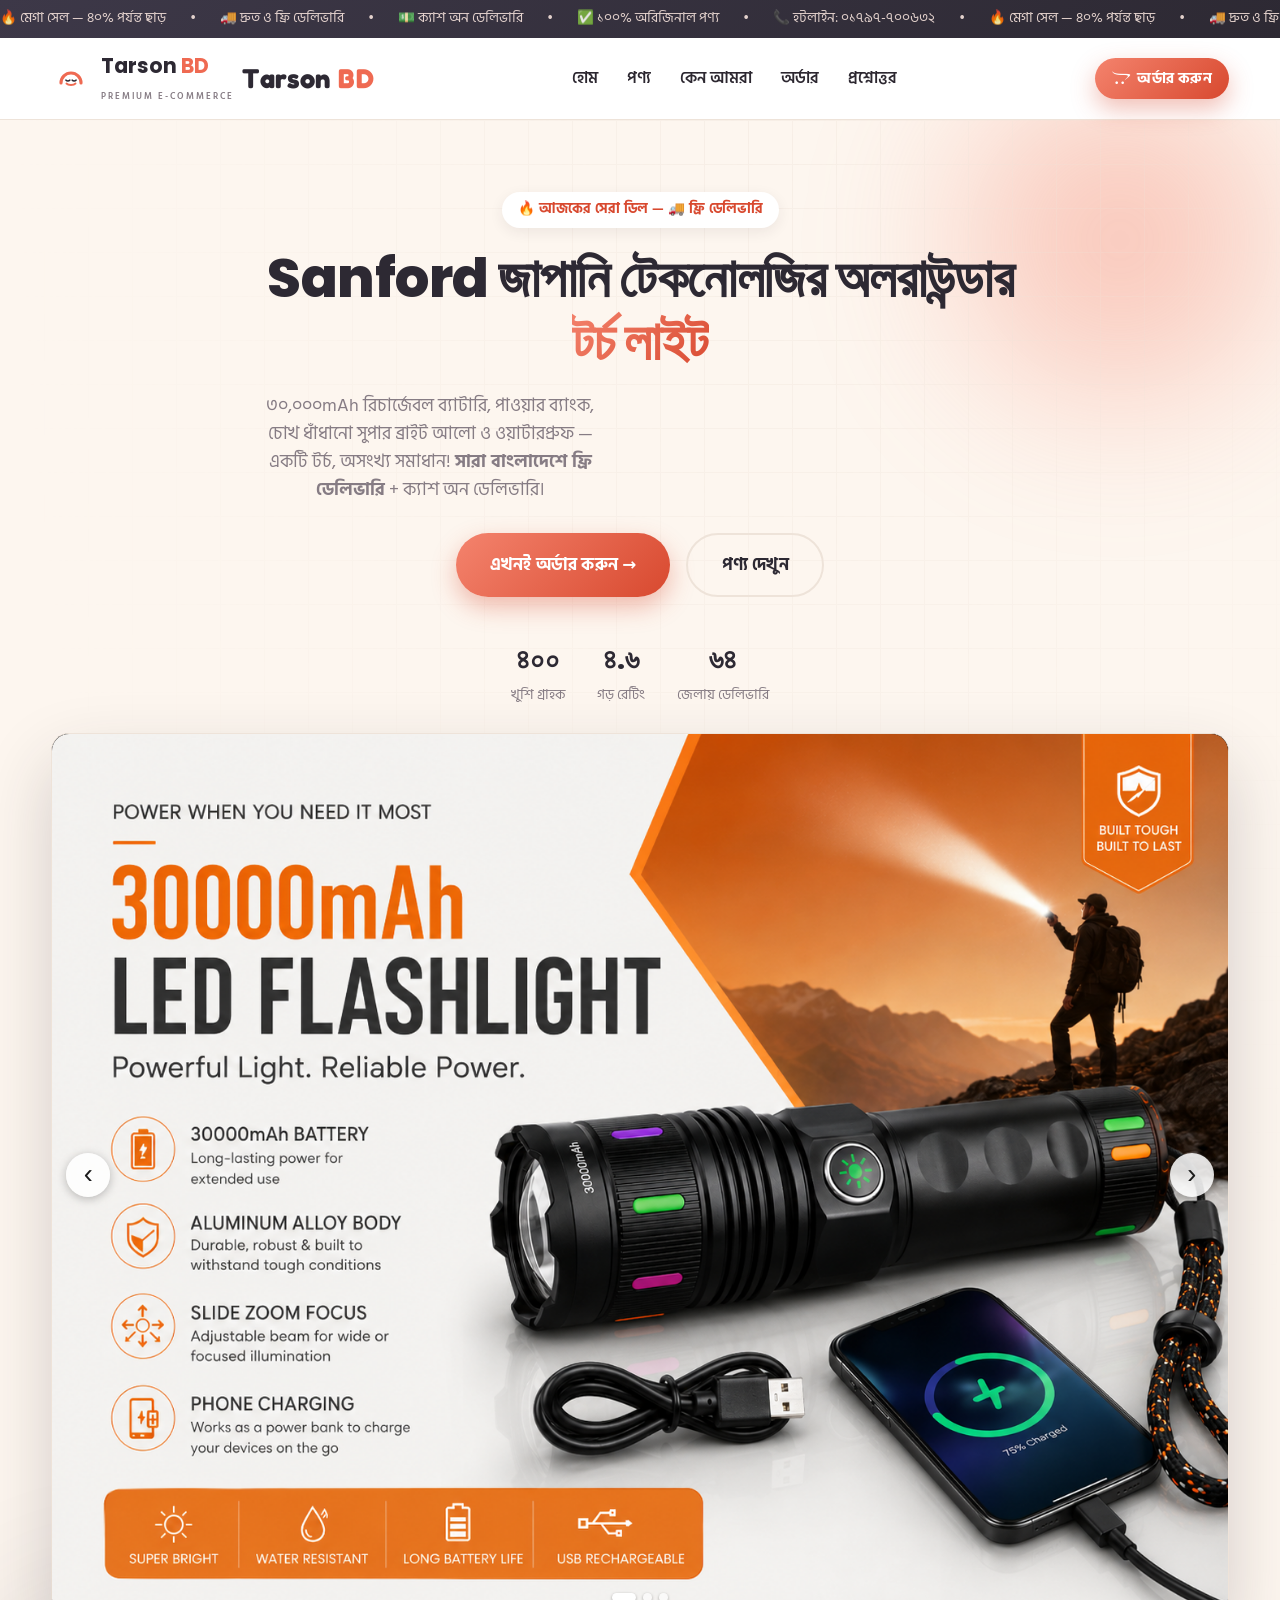
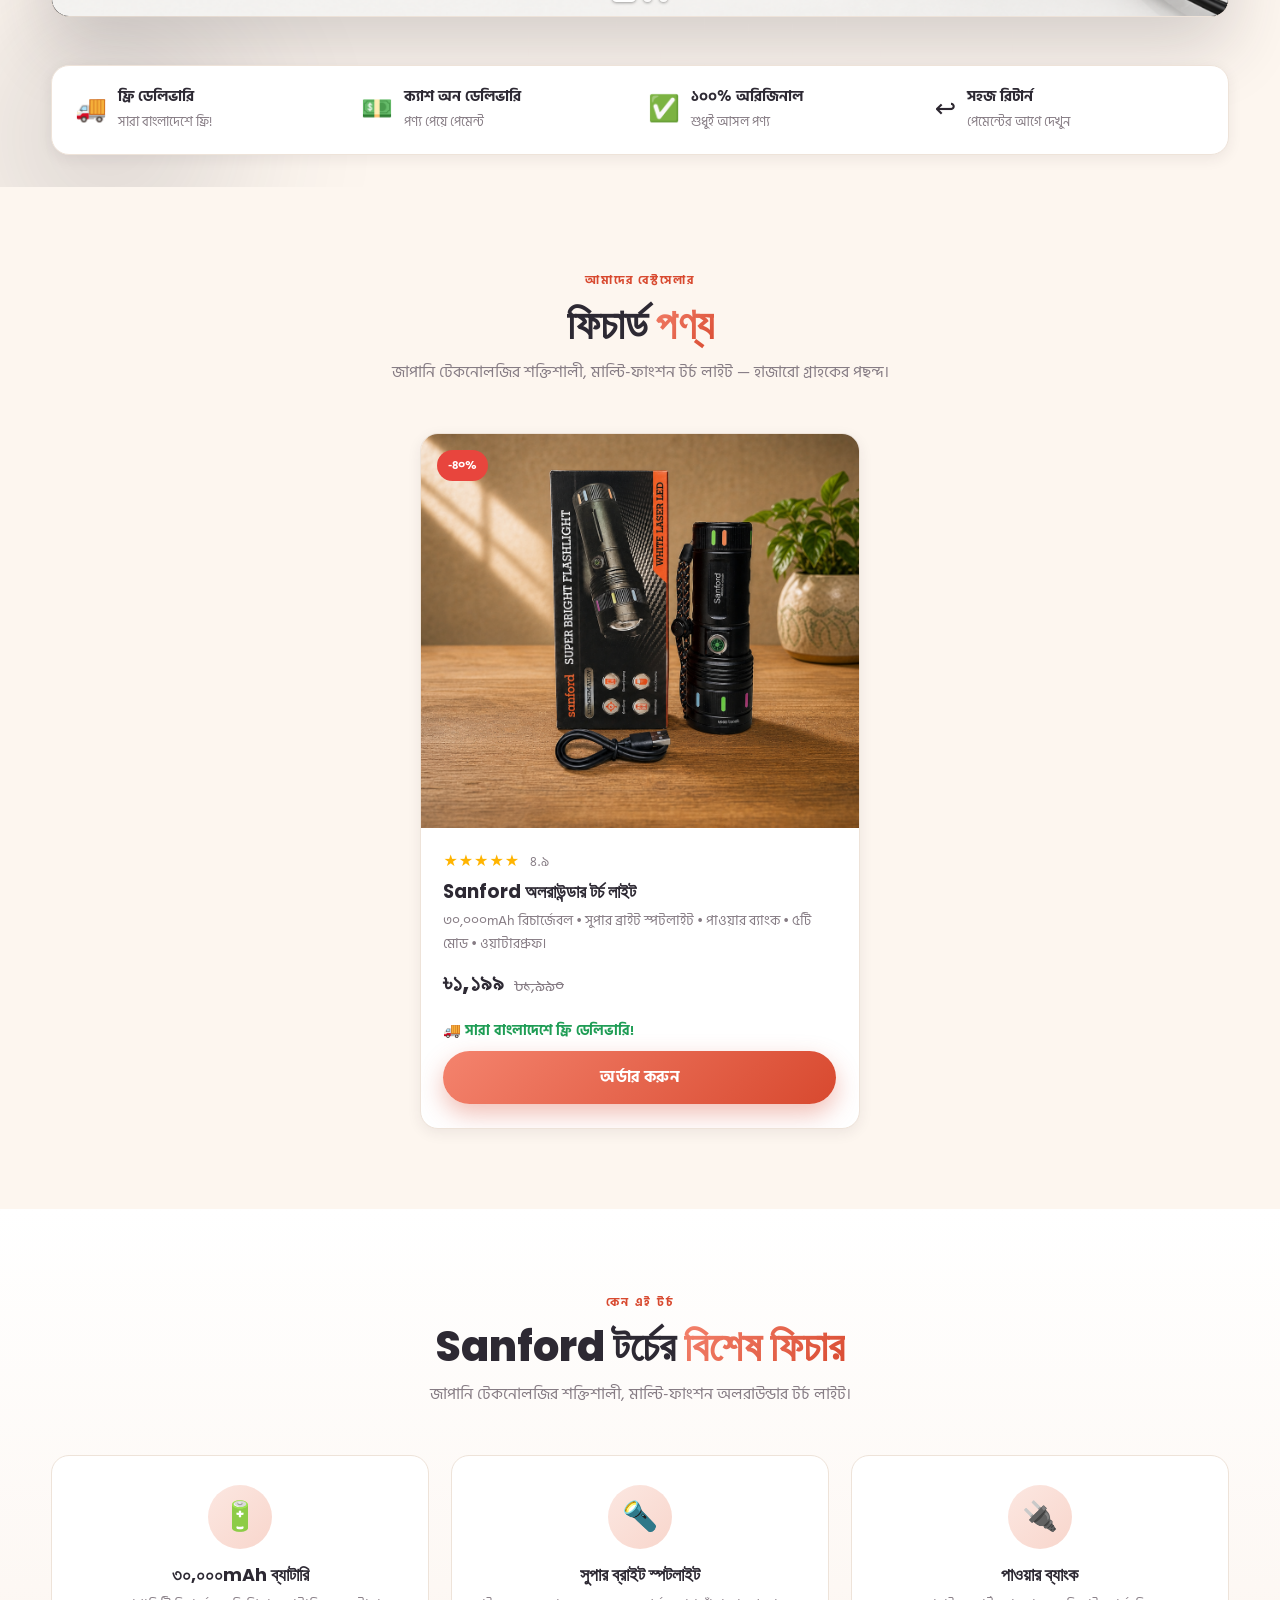
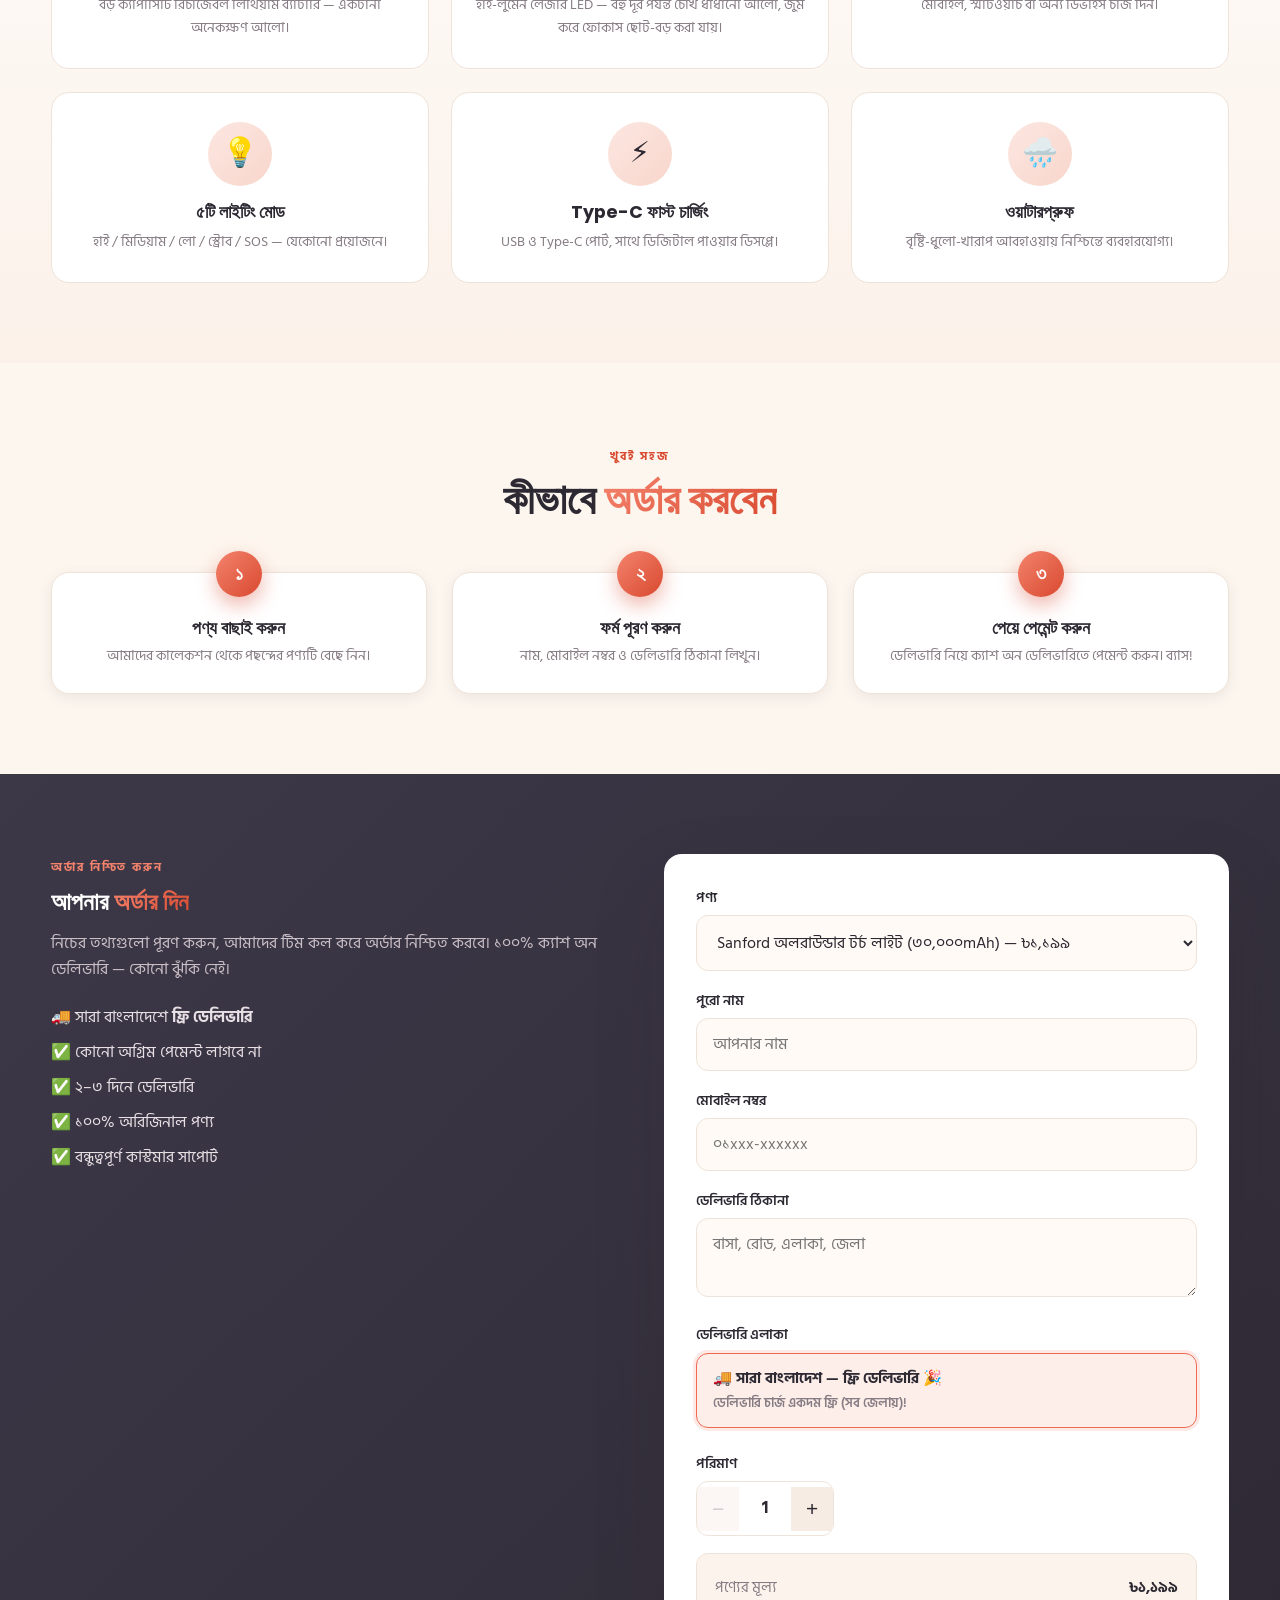
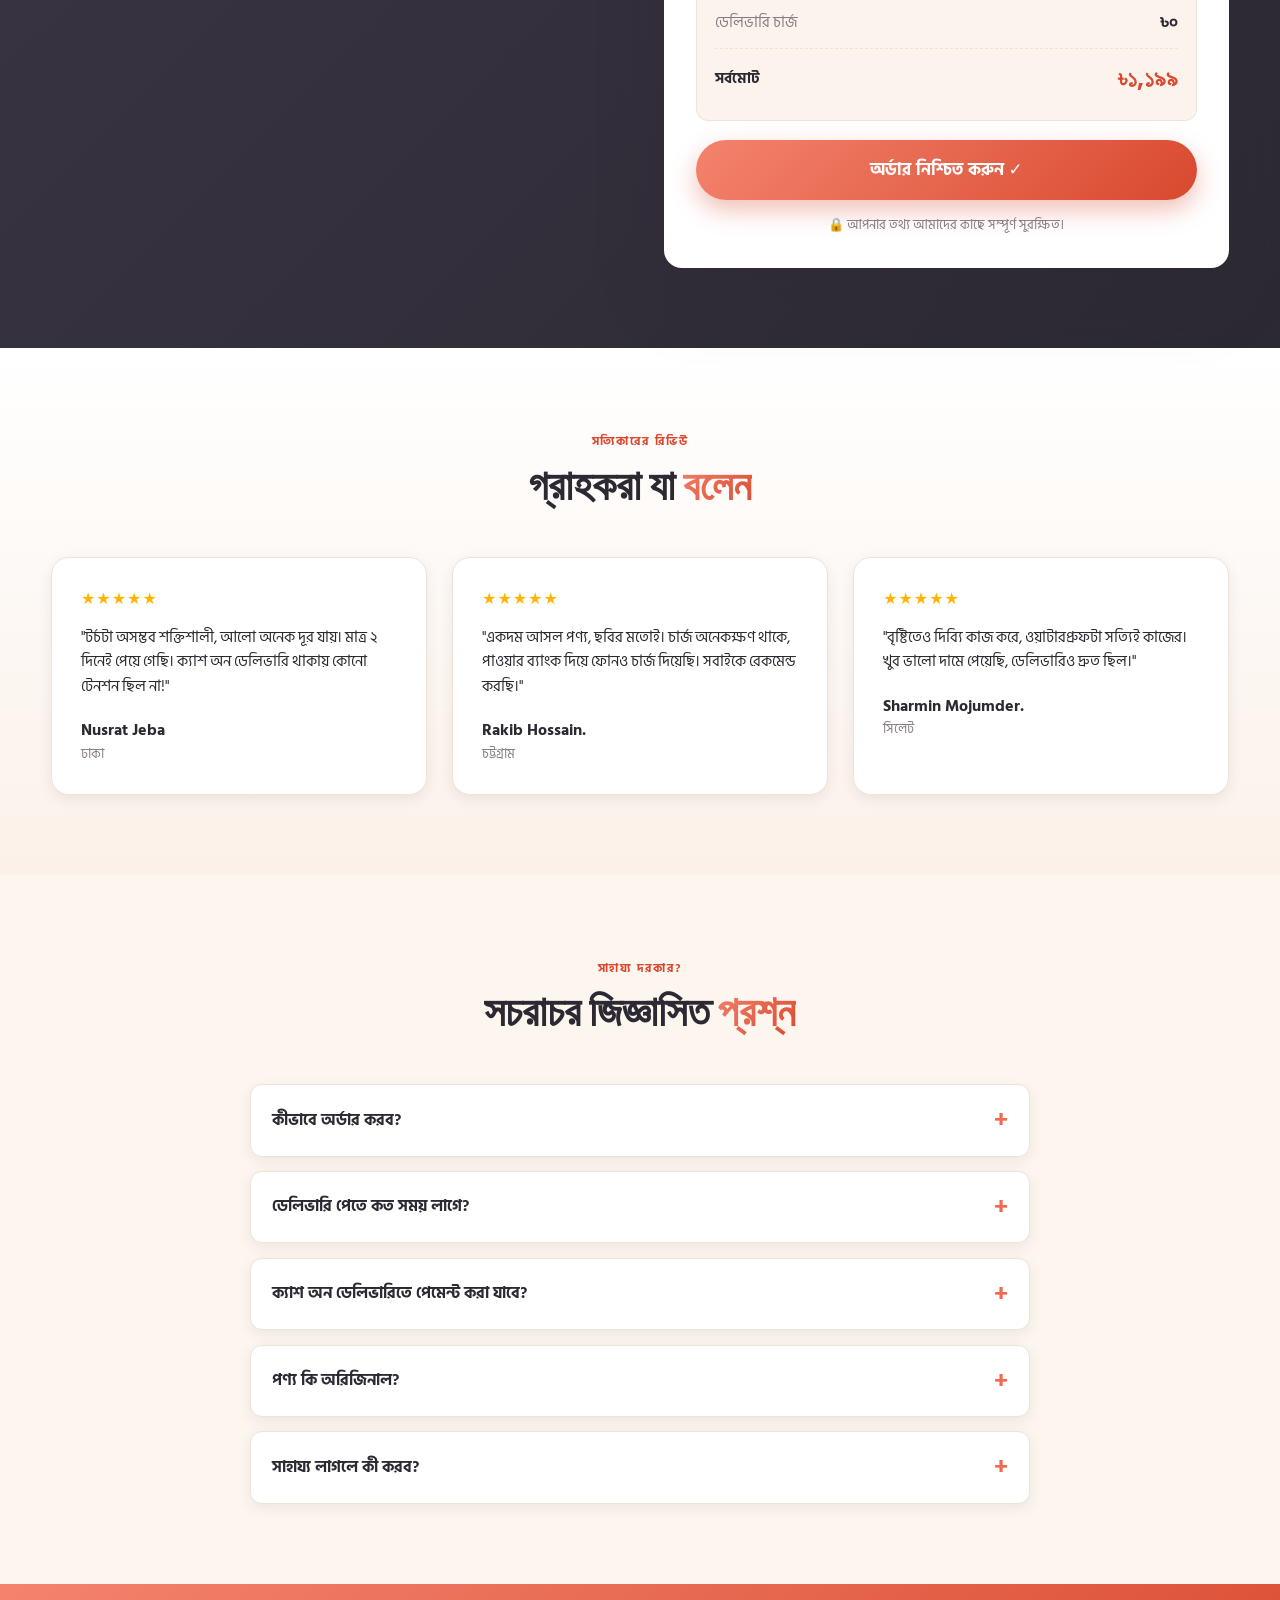
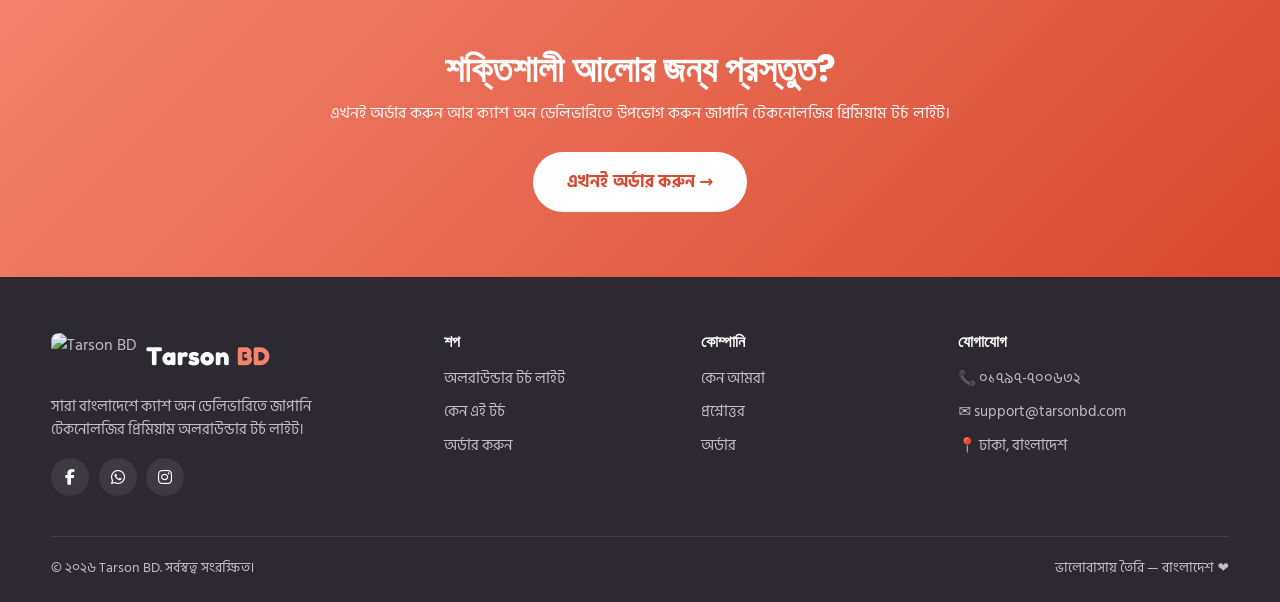
==== commit bef52a61: "Update Facebook domain verification meta-tag" ====
--- a/index.html
+++ b/index.html
@@ -4,10 +4,11 @@
   <meta charset="UTF-8" />
   <meta name="viewport" content="width=device-width, initial-scale=1.0" />
   <meta http-equiv="Cache-Control" content="no-cache" />
-  <meta name="facebook-domain-verification" content="xtjge75vh5wylzk9m2lgko9h2dxvho" />
-  <link rel="icon" type="image/jpeg" href="assets/logo.jpeg?v=2" />
+  <meta name="facebook-domain-verification" content="xmk50i35g9hs6iay4kzb0dxt9og8gd" />
+  <link rel="icon" href="/favicon.ico" sizes="any" />
+  <link rel="icon" type="image/png" href="/favicon.png" sizes="64x64" />
   <link rel="apple-touch-icon" href="assets/logo.jpeg?v=2" />
-  <meta name="description" content="জাপানি টেকনোলজির অলরাউন্ডার টর্চ লাইট — 30000mAh রিচার্জেবল ব্যাটারি, পাওয়ার ব্যাংক, IPX6 ওয়াটারপ্রুফ, ২ কিমি আলোর ফোকাস। সারা বাংলাদেশে ক্যাশ অন ডেলিভারি।" />
+  <meta name="description" content="জাপানি টেকনোলজির অলরাউন্ডার টর্চ লাইট — 30000mAh রিচার্জেবল ব্যাটারি, পাওয়ার ব্যাংক, ওয়াটারপ্রুফ, সুপার ব্রাইট জুম ফোকাস আলো। সারা বাংলাদেশে ফ্রি ডেলিভারি ও ক্যাশ অন ডেলিভারি।" />
   <title>Sanford অলরাউন্ডার টর্চ লাইট — ৩০,০০০mAh | Tarson BD</title>
 
   <!-- ===== SEO ===== -->
@@ -36,7 +37,7 @@
   <link rel="preconnect" href="https://fonts.gstatic.com" crossorigin />
   <link href="https://fonts.googleapis.com/css2?family=Fredoka:wght@500;600;700&family=Hind+Siliguri:wght@400;500;600;700&family=Poppins:wght@600;700;800&display=swap" rel="stylesheet" />
   <link rel="stylesheet" href="https://cdnjs.cloudflare.com/ajax/libs/font-awesome/6.5.2/css/all.min.css" referrerpolicy="no-referrer" />
-  <link rel="stylesheet" href="css/styles.css?v=19" />
+  <link rel="stylesheet" href="css/styles.css?v=20" />
 
   <!-- Meta Pixel Code -->
   <script>
@@ -48,11 +49,11 @@
   t.src=v;s=b.getElementsByTagName(e)[0];
   s.parentNode.insertBefore(t,s)}(window, document,'script',
   'https://connect.facebook.net/en_US/fbevents.js');
-  fbq('init', '1492316535975707');
+  fbq('init', '2624886311260960');
   fbq('track', 'PageView');
   </script>
   <noscript><img height="1" width="1" style="display:none"
-  src="https://www.facebook.com/tr?id=1492316535975707&ev=PageView&noscript=1"
+  src="https://www.facebook.com/tr?id=2624886311260960&ev=PageView&noscript=1"
   /></noscript>
   <!-- End Meta Pixel Code -->
 
@@ -175,11 +176,11 @@
 
     <div class="container hero__inner hero__inner--solo">
       <div class="hero__copy reveal">
-        <span class="pill">🔥 আজকের সেরা ডিল</span>
+        <span class="pill">🔥 আজকের সেরা ডিল — 🚚 ফ্রি ডেলিভারি</span>
         <h1>Sanford জাপানি টেকনোলজির অলরাউন্ডার <span class="grad-text">টর্চ লাইট</span></h1>
         <p class="hero__lead">
-          ৩০,০০০mAh রিচার্জেবল ব্যাটারি, পাওয়ার ব্যাংক, ২ কিমি আলোর ফোকাস ও ওয়াটারপ্রুফ —
-          একটি টর্চ, অসংখ্য সমাধান! ক্যাশ অন ডেলিভারিতে সারা বাংলাদেশে।
+          ৩০,০০০mAh রিচার্জেবল ব্যাটারি, পাওয়ার ব্যাংক, চোখ ধাঁধানো সুপার ব্রাইট আলো ও ওয়াটারপ্রুফ —
+          একটি টর্চ, অসংখ্য সমাধান! <b>সারা বাংলাদেশে ফ্রি ডেলিভারি</b> + ক্যাশ অন ডেলিভারি।
         </p>
 
         <div class="hero__cta">
@@ -202,7 +203,7 @@
           <div class="carousel__track">
             <img class="carousel__slide" src="assets/carousel-1.png" alt="Sanford অলরাউন্ডার টর্চ লাইট" />
             <img class="carousel__slide" src="assets/carousel-2.png" alt="৩০,০০০mAh রিচার্জেবল ব্যাটারি ও পাওয়ার ব্যাংক" />
-            <img class="carousel__slide" src="assets/carousel-3.png" alt="৫টি লাইটিং মোড ও ২ কিমি আলোর ফোকাস" />
+            <img class="carousel__slide" src="assets/carousel-3.png" alt="৫টি লাইটিং মোড ও সুপার ব্রাইট জুম ফোকাস" />
           </div>
           <button class="carousel__arrow carousel__arrow--prev" type="button" aria-label="আগের ছবি">‹</button>
           <button class="carousel__arrow carousel__arrow--next" type="button" aria-label="পরের ছবি">›</button>
@@ -212,7 +213,7 @@
     </div>
 
     <div class="hero__trust container">
-      <div class="trust-item"><span>🚚</span><div><b>দ্রুত ডেলিভারি</b><small>২–৩ দিনে সারাদেশে</small></div></div>
+      <div class="trust-item"><span>🚚</span><div><b>ফ্রি ডেলিভারি</b><small>সারা বাংলাদেশে ফ্রি!</small></div></div>
       <div class="trust-item"><span>💵</span><div><b>ক্যাশ অন ডেলিভারি</b><small>পণ্য পেয়ে পেমেন্ট</small></div></div>
       <div class="trust-item"><span>✅</span><div><b>১০০% অরিজিনাল</b><small>শুধুই আসল পণ্য</small></div></div>
       <div class="trust-item"><span>↩️</span><div><b>সহজ রিটার্ন</b><small>পেমেন্টের আগে দেখুন</small></div></div>
@@ -244,6 +245,7 @@
               <span class="price__new">৳১,১৯৯</span>
               <span class="price__old">৳১,৯৯০</span>
             </div>
+            <p style="color:#1f9d55;font-weight:700;margin:.2rem 0 .6rem;font-size:.9rem">🚚 সারা বাংলাদেশে ফ্রি ডেলিভারি!</p>
             <a href="#order" class="btn btn--primary btn--block" data-product="Sanford অলরাউন্ডার টর্চ লাইট — ৩০,০০০mAh">অর্ডার করুন</a>
           </div>
         </article>
@@ -261,7 +263,7 @@
       </div>
       <div class="features">
         <div class="feature reveal"><div class="feature__ic">🔋</div><h3>৩০,০০০mAh ব্যাটারি</h3><p>বড় ক্যাপাসিটি রিচার্জেবল লিথিয়াম ব্যাটারি — একটানা অনেকক্ষণ আলো।</p></div>
-        <div class="feature reveal" data-delay="80"><div class="feature__ic">🔦</div><h3>সুপার ব্রাইট স্পটলাইট</h3><p>২ কিমি পর্যন্ত আলোর ফোকাস, জুম করে ছোট-বড় করা যায়।</p></div>
+        <div class="feature reveal" data-delay="80"><div class="feature__ic">🔦</div><h3>সুপার ব্রাইট স্পটলাইট</h3><p>হাই-লুমেন লেজার LED — বহু দূর পর্যন্ত চোখ ধাঁধানো আলো, জুম করে ফোকাস ছোট-বড় করা যায়।</p></div>
         <div class="feature reveal" data-delay="160"><div class="feature__ic">🔌</div><h3>পাওয়ার ব্যাংক</h3><p>মোবাইল, স্মার্টওয়াচ বা অন্য ডিভাইস চার্জ দিন।</p></div>
         <div class="feature reveal"><div class="feature__ic">💡</div><h3>৫টি লাইটিং মোড</h3><p>হাই / মিডিয়াম / লো / স্ট্রোব / SOS — যেকোনো প্রয়োজনে।</p></div>
         <div class="feature reveal" data-delay="80"><div class="feature__ic">⚡</div><h3>Type-C ফাস্ট চার্জিং</h3><p>USB ও Type-C পোর্ট, সাথে ডিজিটাল পাওয়ার ডিসপ্লে।</p></div>
@@ -293,6 +295,7 @@
         <h2>আপনার <span class="grad-text">অর্ডার দিন</span></h2>
         <p>নিচের তথ্যগুলো পূরণ করুন, আমাদের টিম কল করে অর্ডার নিশ্চিত করবে। ১০০% ক্যাশ অন ডেলিভারি — কোনো ঝুঁকি নেই।</p>
         <ul class="order__list">
+          <li>🚚 সারা বাংলাদেশে <b>ফ্রি ডেলিভারি</b></li>
           <li>✅ কোনো অগ্রিম পেমেন্ট লাগবে না</li>
           <li>✅ ২–৩ দিনে ডেলিভারি</li>
           <li>✅ ১০০% অরিজিনাল পণ্য</li>
@@ -332,10 +335,10 @@
           <label>ডেলিভারি এলাকা</label>
           <div class="delivery delivery--single">
             <label class="delivery__opt">
-              <input type="radio" name="delivery" value="50" data-area="সারা বাংলাদেশ" checked />
+              <input type="radio" name="delivery" value="0" data-area="সারা বাংলাদেশ" checked />
               <span class="delivery__card">
-                <b>🚚 সারা বাংলাদেশ</b>
-                <small>ডেলিভারি চার্জ ৳৫০ (সব জেলায়)</small>
+                <b>🚚 সারা বাংলাদেশ — ফ্রি ডেলিভারি 🎉</b>
+                <small>ডেলিভারি চার্জ একদম ফ্রি (সব জেলায়)!</small>
               </span>
             </label>
           </div>
@@ -352,8 +355,8 @@
 
         <div class="summary-box">
           <div class="summary-row"><span>পণ্যের মূল্য</span><b id="subtotal">৳১,১৯৯</b></div>
-          <div class="summary-row"><span>ডেলিভারি চার্জ</span><b id="delivery-cost">৳৫০</b></div>
-          <div class="summary-row summary-row--total"><span>সর্বমোট</span><b id="total">৳১,২৪৯</b></div>
+          <div class="summary-row"><span>ডেলিভারি চার্জ</span><b id="delivery-cost">ফ্রি 🎉</b></div>
+          <div class="summary-row summary-row--total"><span>সর্বমোট</span><b id="total">৳১,১৯৯</b></div>
         </div>
 
         <p class="form-msg" id="formMsg" role="alert"></p>
@@ -485,6 +488,6 @@
     </div>
   </div>
 
-  <script src="js/script.js?v=20"></script>
+  <script src="js/script.js?v=23"></script>
 </body>
 </html>
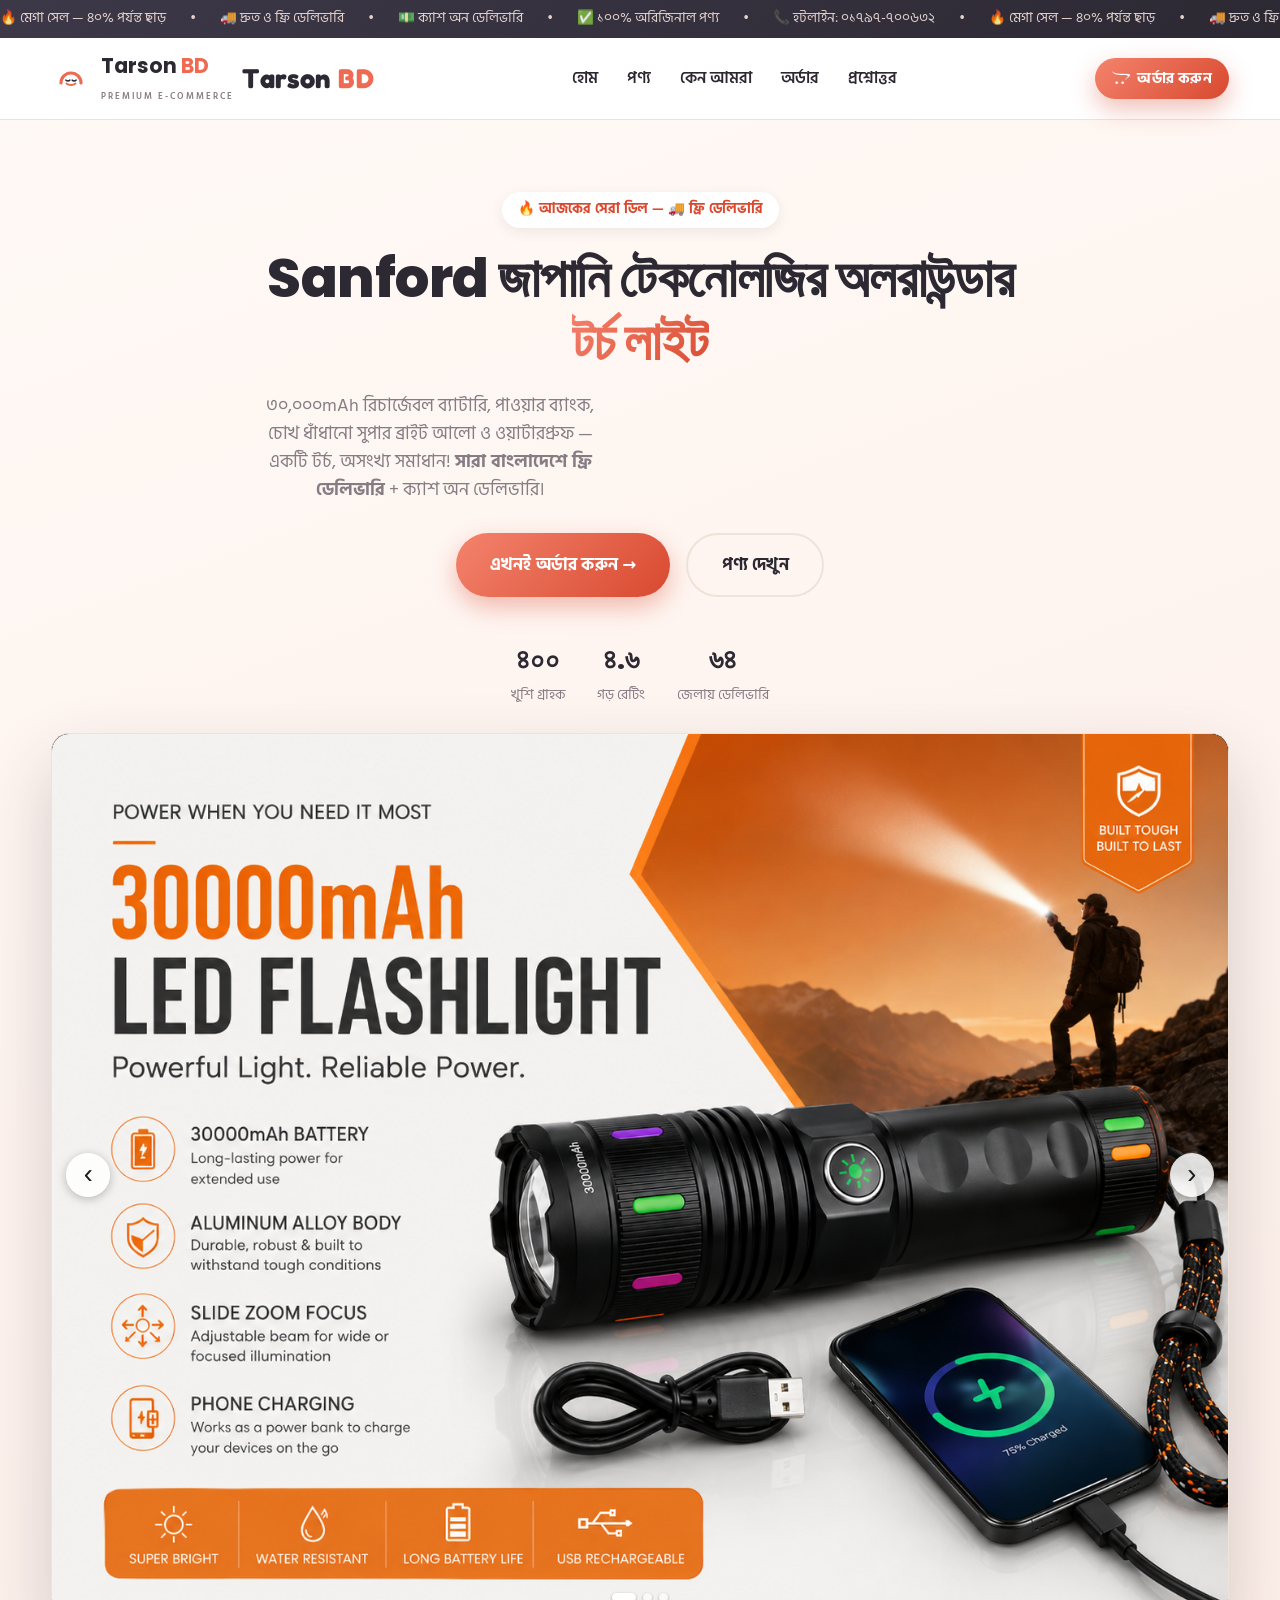
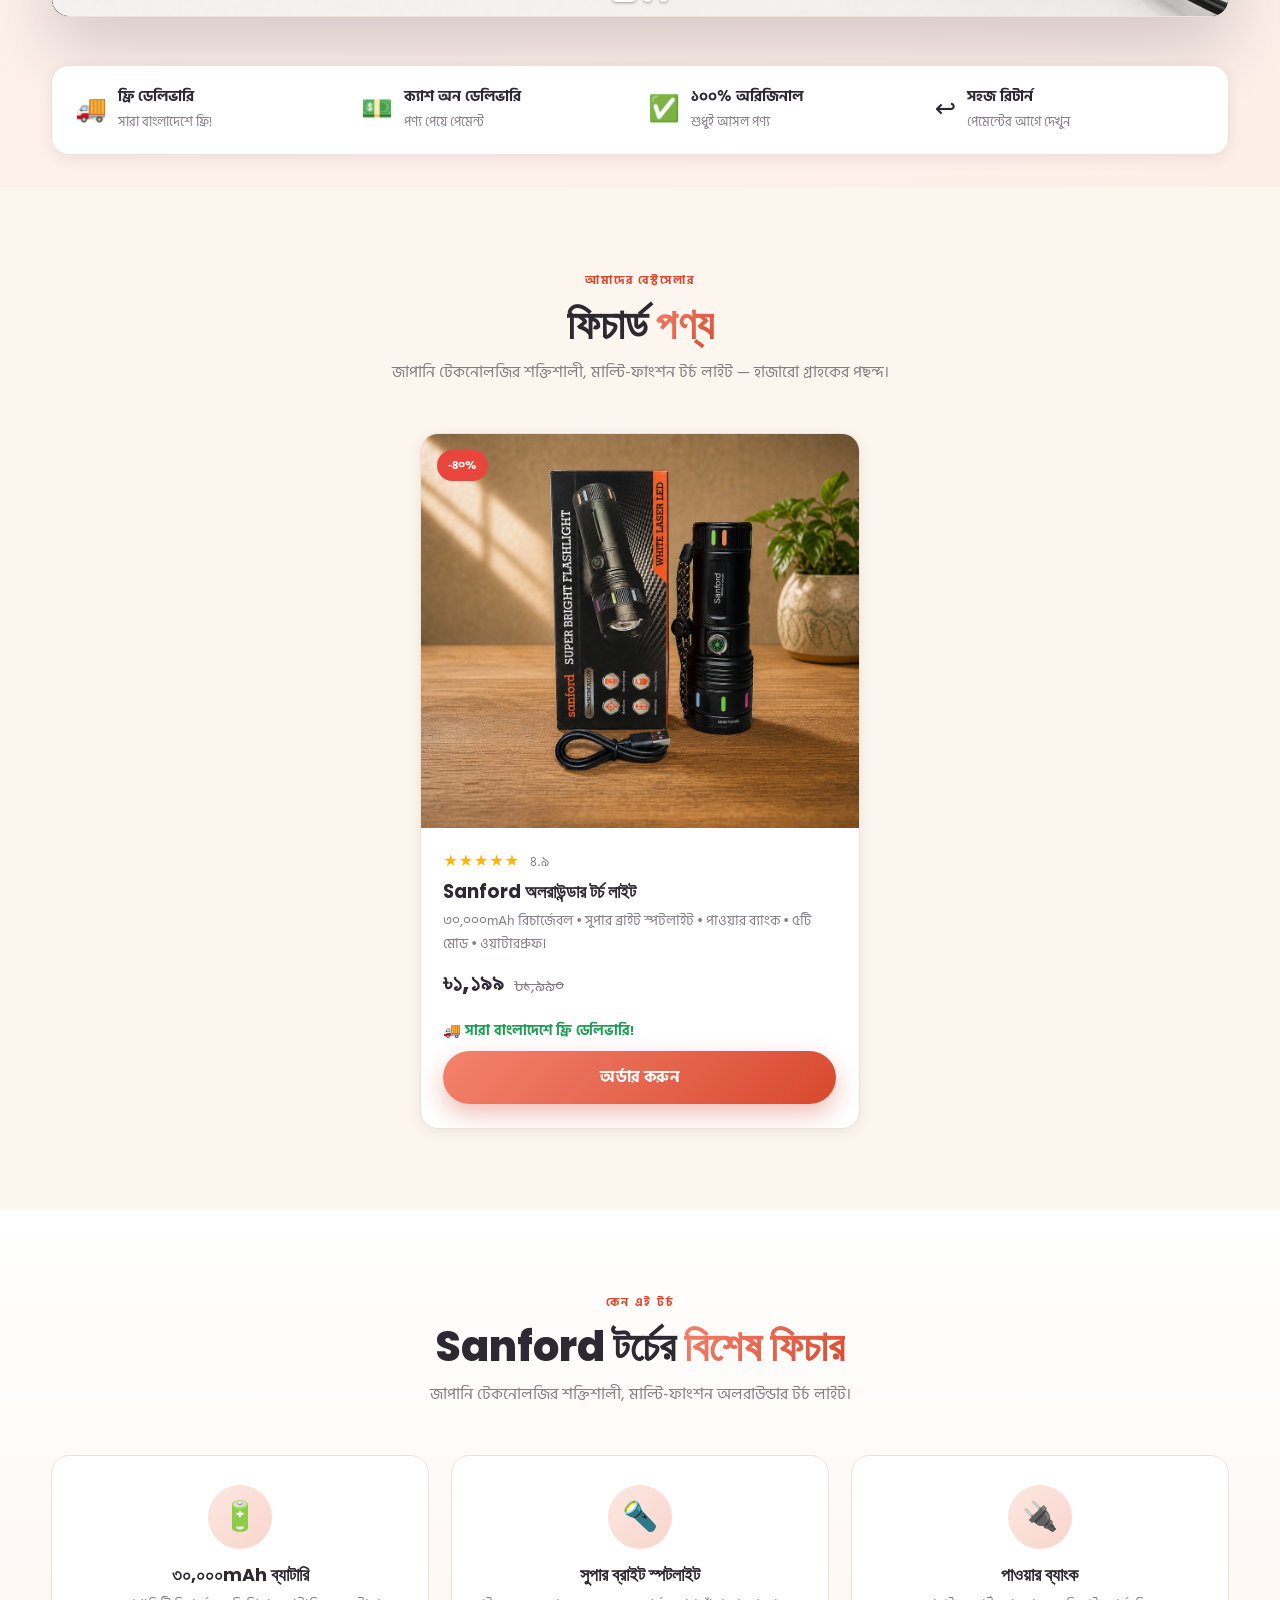
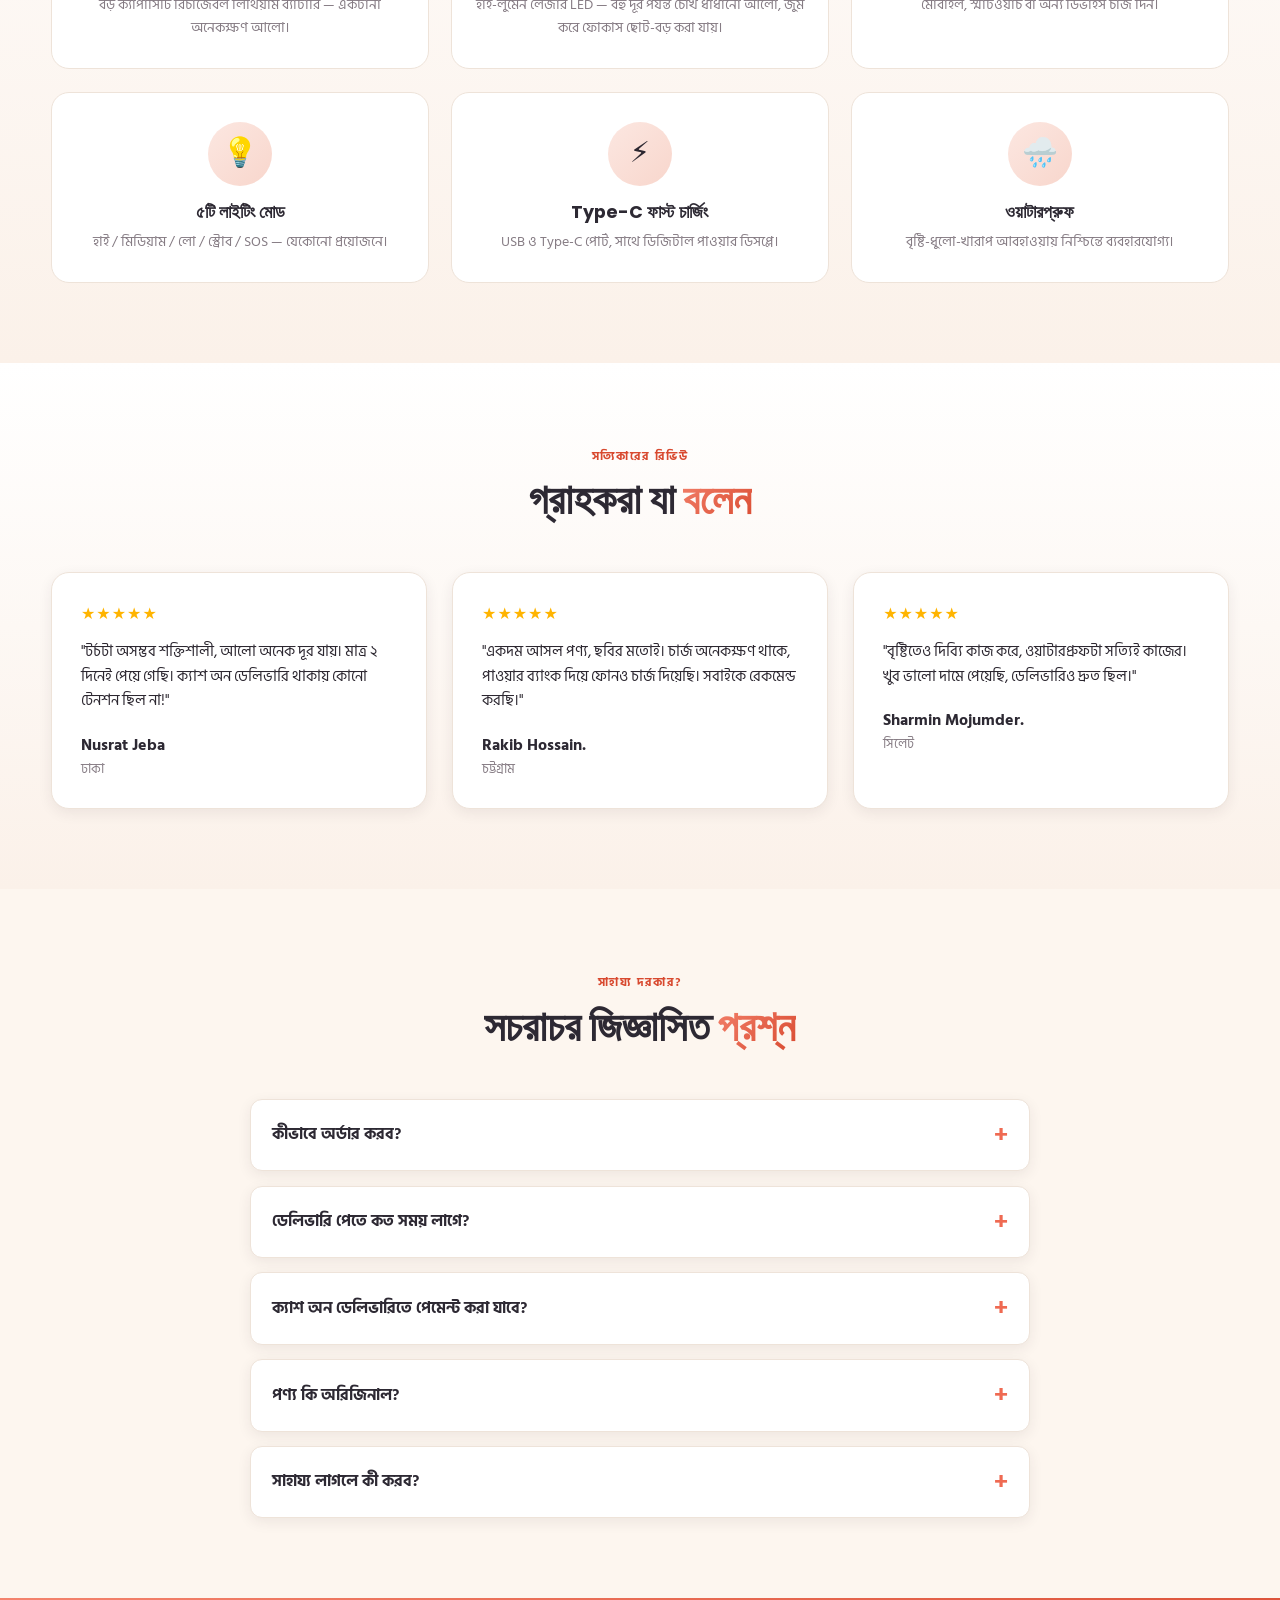
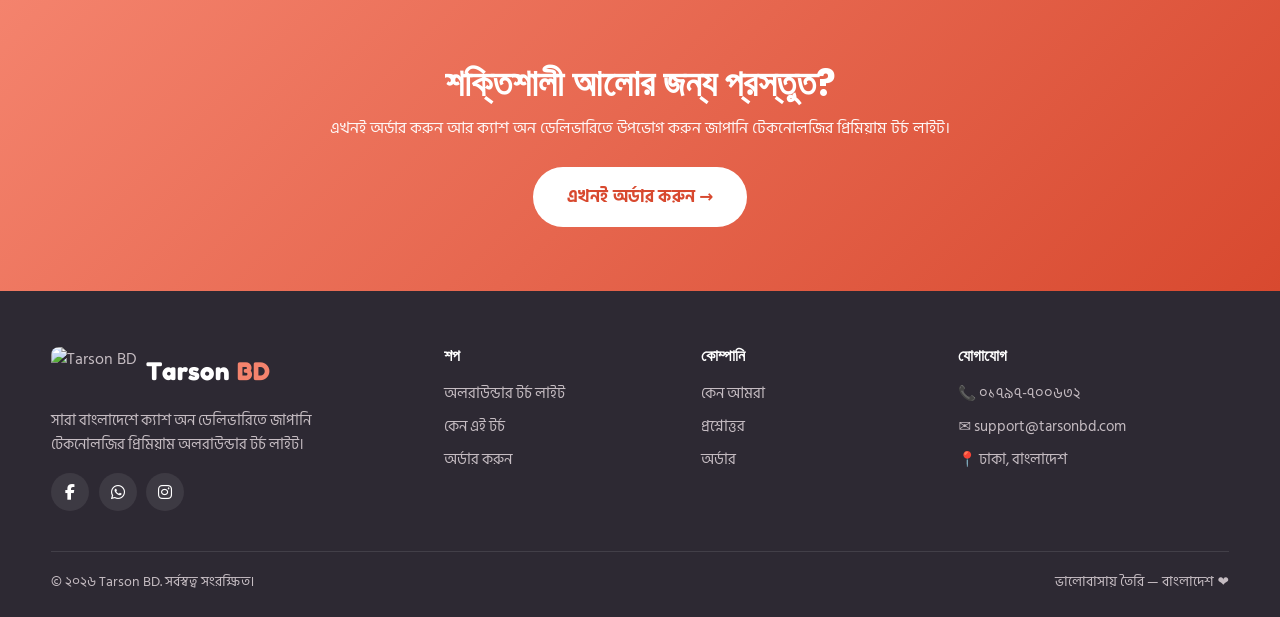
==== commit e2888018: "Simplify UI: full-screen order overlay, clean hero - Convert order form section to full-screen overl" ====
--- a/index.html
+++ b/index.html
@@ -168,12 +168,6 @@
 
   <!-- ===== Hero ===== -->
   <section class="hero" id="home">
-    <div class="hero__bg" aria-hidden="true">
-      <div class="blob blob--1"></div>
-      <div class="blob blob--2"></div>
-      <div class="grid-overlay"></div>
-    </div>
-
     <div class="container hero__inner hero__inner--solo">
       <div class="hero__copy reveal">
         <span class="pill">🔥 আজকের সেরা ডিল — 🚚 ফ্রি ডেলিভারি</span>
@@ -272,28 +266,21 @@
     </div>
   </section>
 
-  <!-- ===== How to order ===== -->
-  <section class="section">
-    <div class="container">
-      <div class="section__head reveal">
-        <span class="eyebrow">খুবই সহজ</span>
-        <h2>কীভাবে <span class="grad-text">অর্ডার করবেন</span></h2>
-      </div>
-      <div class="steps">
-        <div class="step reveal"><span class="step__n">১</span><h3>পণ্য বাছাই করুন</h3><p>আমাদের কালেকশন থেকে পছন্দের পণ্যটি বেছে নিন।</p></div>
-        <div class="step reveal" data-delay="100"><span class="step__n">২</span><h3>ফর্ম পূরণ করুন</h3><p>নাম, মোবাইল নম্বর ও ডেলিভারি ঠিকানা লিখুন।</p></div>
-        <div class="step reveal" data-delay="200"><span class="step__n">৩</span><h3>পেয়ে পেমেন্ট করুন</h3><p>ডেলিভারি নিয়ে ক্যাশ অন ডেলিভারিতে পেমেন্ট করুন। ব্যাস!</p></div>
-      </div>
-    </div>
-  </section>
-
-  <!-- ===== Order form ===== -->
-  <section class="section section--order" id="order">
-    <div class="container order__grid">
-      <div class="order__intro reveal">
-        <span class="eyebrow">অর্ডার নিশ্চিত করুন</span>
-        <h2>আপনার <span class="grad-text">অর্ডার দিন</span></h2>
-        <p>নিচের তথ্যগুলো পূরণ করুন, আমাদের টিম কল করে অর্ডার নিশ্চিত করবে। ১০০% ক্যাশ অন ডেলিভারি — কোনো ঝুঁকি নেই।</p>
+  <!-- ===== Order Overlay (full-screen) ===== -->
+  <div class="order-overlay" id="order" aria-hidden="true">
+    <div class="order-overlay__topbar">
+      <span class="order-overlay__title">🛒 অর্ডার ফর্ম</span>
+      <button class="order-overlay__close" id="closeOrder" aria-label="বন্ধ করুন">✕</button>
+    </div>
+    <div class="order-overlay__body">
+
+      <div class="order-overlay__left">
+        <img src="assets/order-image.png" alt="Sanford অলরাউন্ডার টর্চ লাইট" />
+        <h3>Sanford অলরাউন্ডার টর্চ লাইট</h3>
+        <div class="price">
+          <span class="price__new">৳১,১৯৯</span>
+          <span class="price__old">৳১,৯৯০</span>
+        </div>
         <ul class="order__list">
           <li>🚚 সারা বাংলাদেশে <b>ফ্রি ডেলিভারি</b></li>
           <li>✅ কোনো অগ্রিম পেমেন্ট লাগবে না</li>
@@ -303,68 +290,63 @@
         </ul>
       </div>
 
-      <form class="order__form reveal" data-delay="120" id="orderForm" novalidate>
-        <!-- honeypot: hidden anti-spam field; humans leave it empty, bots fill it -->
-        <input type="text" name="company_website" id="hp_field" tabindex="-1" autocomplete="off" aria-hidden="true" style="position:absolute;left:-9999px;top:-9999px;width:1px;height:1px;opacity:0;pointer-events:none" />
-        <div class="field">
-          <label for="product">পণ্য</label>
-          <select id="product" name="product">
-            <option value="Sanford অলরাউন্ডার টর্চ লাইট — ৩০,০০০mAh" data-price="1199">Sanford অলরাউন্ডার টর্চ লাইট (৩০,০০০mAh) — ৳১,১৯৯</option>
-          </select>
-        </div>
-
-        <div class="field">
-          <label for="name">পুরো নাম</label>
-          <input type="text" id="name" name="name" placeholder="আপনার নাম" required />
-          <small class="error" data-for="name">অনুগ্রহ করে আপনার নাম লিখুন।</small>
-        </div>
-
-        <div class="field">
-          <label for="phone">মোবাইল নম্বর</label>
-          <input type="tel" id="phone" name="phone" placeholder="০১xxx-xxxxxx" required />
-          <small class="error" data-for="phone">সঠিক ১১ সংখ্যার মোবাইল নম্বর দিন।</small>
-        </div>
-
-        <div class="field">
-          <label for="address">ডেলিভারি ঠিকানা</label>
-          <textarea id="address" name="address" rows="2" placeholder="বাসা, রোড, এলাকা, জেলা" required></textarea>
-          <small class="error" data-for="address">অনুগ্রহ করে আপনার ঠিকানা লিখুন।</small>
-        </div>
-
-        <div class="field">
-          <label>ডেলিভারি এলাকা</label>
-          <div class="delivery delivery--single">
-            <label class="delivery__opt">
-              <input type="radio" name="delivery" value="0" data-area="সারা বাংলাদেশ" checked />
-              <span class="delivery__card">
-                <b>🚚 সারা বাংলাদেশ — ফ্রি ডেলিভারি 🎉</b>
-                <small>ডেলিভারি চার্জ একদম ফ্রি (সব জেলায়)!</small>
-              </span>
-            </label>
-          </div>
-        </div>
-
-        <div class="field">
-          <label>পরিমাণ</label>
-          <div class="qty__control">
-            <button type="button" id="minus" aria-label="কমান">−</button>
-            <input type="text" id="qty" value="1" readonly aria-label="পরিমাণ" />
-            <button type="button" id="plus" aria-label="বাড়ান">+</button>
-          </div>
-        </div>
-
-        <div class="summary-box">
-          <div class="summary-row"><span>পণ্যের মূল্য</span><b id="subtotal">৳১,১৯৯</b></div>
-          <div class="summary-row"><span>ডেলিভারি চার্জ</span><b id="delivery-cost">ফ্রি 🎉</b></div>
-          <div class="summary-row summary-row--total"><span>সর্বমোট</span><b id="total">৳১,১৯৯</b></div>
-        </div>
-
-        <p class="form-msg" id="formMsg" role="alert"></p>
-        <button type="submit" class="btn btn--primary btn--lg btn--block" id="submitBtn">অর্ডার নিশ্চিত করুন ✓</button>
-        <p class="order__secure">🔒 আপনার তথ্য আমাদের কাছে সম্পূর্ণ সুরক্ষিত।</p>
-      </form>
-    </div>
-  </section>
+      <div class="order-overlay__right">
+        <form class="order__form" id="orderForm" novalidate>
+          <input type="text" name="company_website" id="hp_field" tabindex="-1" autocomplete="off" aria-hidden="true" style="position:absolute;left:-9999px;top:-9999px;width:1px;height:1px;opacity:0;pointer-events:none" />
+          <div class="field">
+            <label for="product">পণ্য</label>
+            <select id="product" name="product">
+              <option value="Sanford অলরাউন্ডার টর্চ লাইট — ৩০,০০০mAh" data-price="1199">Sanford অলরাউন্ডার টর্চ লাইট (৩০,০০০mAh) — ৳১,১৯৯</option>
+            </select>
+          </div>
+          <div class="field">
+            <label for="name">পুরো নাম</label>
+            <input type="text" id="name" name="name" placeholder="আপনার নাম" required />
+            <small class="error" data-for="name">অনুগ্রহ করে আপনার নাম লিখুন।</small>
+          </div>
+          <div class="field">
+            <label for="phone">মোবাইল নম্বর</label>
+            <input type="tel" id="phone" name="phone" placeholder="০১xxx-xxxxxx" required />
+            <small class="error" data-for="phone">সঠিক ১১ সংখ্যার মোবাইল নম্বর দিন।</small>
+          </div>
+          <div class="field">
+            <label for="address">ডেলিভারি ঠিকানা</label>
+            <textarea id="address" name="address" rows="2" placeholder="বাসা, রোড, এলাকা, জেলা" required></textarea>
+            <small class="error" data-for="address">অনুগ্রহ করে আপনার ঠিকানা লিখুন।</small>
+          </div>
+          <div class="field">
+            <label>ডেলিভারি এলাকা</label>
+            <div class="delivery delivery--single">
+              <label class="delivery__opt">
+                <input type="radio" name="delivery" value="0" data-area="সারা বাংলাদেশ" checked />
+                <span class="delivery__card">
+                  <b>🚚 সারা বাংলাদেশ — ফ্রি ডেলিভারি 🎉</b>
+                  <small>ডেলিভারি চার্জ একদম ফ্রি (সব জেলায়)!</small>
+                </span>
+              </label>
+            </div>
+          </div>
+          <div class="field">
+            <label>পরিমাণ</label>
+            <div class="qty__control">
+              <button type="button" id="minus" aria-label="কমান">−</button>
+              <input type="text" id="qty" value="1" readonly aria-label="পরিমাণ" />
+              <button type="button" id="plus" aria-label="বাড়ান">+</button>
+            </div>
+          </div>
+          <div class="summary-box">
+            <div class="summary-row"><span>পণ্যের মূল্য</span><b id="subtotal">৳১,১৯৯</b></div>
+            <div class="summary-row"><span>ডেলিভারি চার্জ</span><b id="delivery-cost">ফ্রি 🎉</b></div>
+            <div class="summary-row summary-row--total"><span>সর্বমোট</span><b id="total">৳১,১৯৯</b></div>
+          </div>
+          <p class="form-msg" id="formMsg" role="alert"></p>
+          <button type="submit" class="btn btn--primary btn--lg btn--block" id="submitBtn">অর্ডার নিশ্চিত করুন ✓</button>
+          <p class="order__secure">🔒 আপনার তথ্য আমাদের কাছে সম্পূর্ণ সুরক্ষিত।</p>
+        </form>
+      </div>
+
+    </div>
+  </div>
 
   <!-- ===== Reviews ===== -->
   <section class="section section--alt">
--- a/css/styles.css
+++ b/css/styles.css
@@ -117,13 +117,7 @@
 .hamburger.active span:nth-child(3){transform:translateY(-7.5px) rotate(-45deg)}
 
 /* ---------- Hero ---------- */
-.hero{position:relative;padding:4.5rem 0 2rem;overflow:hidden}
-.hero__bg{position:absolute;inset:0;z-index:0}
-.blob{position:absolute;border-radius:50%;filter:blur(60px);opacity:.5}
-.blob--1{width:480px;height:480px;background:radial-gradient(circle,#f4836d,transparent 70%);top:-120px;right:-80px;animation:floaty 9s ease-in-out infinite}
-.blob--2{width:420px;height:420px;background:radial-gradient(circle,#2d2933,transparent 70%);bottom:-160px;left:-100px;opacity:.18;animation:floaty 11s ease-in-out infinite reverse}
-.grid-overlay{position:absolute;inset:0;background-image:linear-gradient(var(--line) 1px,transparent 1px),linear-gradient(90deg,var(--line) 1px,transparent 1px);background-size:44px 44px;opacity:.4;mask-image:radial-gradient(ellipse at 60% 0,#000,transparent 70%)}
-@keyframes floaty{50%{transform:translate(20px,-30px) scale(1.05)}}
+.hero{position:relative;padding:4.5rem 0 2rem;overflow:hidden;background:linear-gradient(160deg,#fff9f5 0%,#fdeee8 100%)}
 
 .hero__inner{position:relative;z-index:1;display:grid;grid-template-columns:1.05fr .95fr;gap:3rem;align-items:center}
 .pill{display:inline-block;background:#fff;color:var(--teal-deep);font-weight:700;font-size:.85rem;padding:.45rem 1rem;border-radius:999px;box-shadow:var(--shadow-sm);margin-bottom:1.2rem}
@@ -236,14 +230,23 @@
 .step h3{margin:.6rem 0 .4rem;font-size:1.1rem}
 .step p{color:var(--muted);font-size:.9rem}
 
-/* ---------- Order ---------- */
-.section--order{background:var(--grad-navy);color:#fff}
-.section--order .eyebrow{color:var(--teal-light)}
-.section--order h2{color:#fff}
-.order__grid{display:grid;grid-template-columns:1fr 1fr;gap:3rem;align-items:start}
-.order__intro p{color:#cabfc6;margin:1rem 0 1.4rem}
+/* ---------- Order Overlay (full-screen) ---------- */
+.order-overlay{position:fixed;inset:0;z-index:200;background:#fff;display:flex;flex-direction:column;opacity:0;visibility:hidden;transition:opacity .3s ease,visibility .3s ease;overflow:hidden}
+.order-overlay.open{opacity:1;visibility:visible}
+.order-overlay__topbar{background:var(--navy);color:#fff;padding:1rem 1.5rem;display:flex;align-items:center;justify-content:space-between;flex-shrink:0;position:sticky;top:0;z-index:5}
+.order-overlay__title{font-family:'Poppins',sans-serif;font-weight:700;font-size:1.1rem;color:#fff}
+.order-overlay__close{background:rgba(255,255,255,.15);border:none;color:#fff;width:40px;height:40px;border-radius:50%;font-size:1.3rem;line-height:1;cursor:pointer;display:grid;place-items:center;transition:background .2s;flex-shrink:0}
+.order-overlay__close:hover{background:rgba(255,255,255,.3)}
+.order-overlay__body{flex:1;display:grid;grid-template-columns:1fr 1.1fr;overflow:hidden}
+.order-overlay__left{background:var(--grad-navy);padding:2.5rem 2rem;overflow-y:auto;display:flex;flex-direction:column;gap:1.2rem;align-items:flex-start}
+.order-overlay__left img{width:100%;border-radius:var(--radius);object-fit:cover;max-height:280px;object-position:center}
+.order-overlay__left h3{color:#fff;font-size:1.3rem;margin:0}
+.order-overlay__left .price{margin:0}
+.order-overlay__left .price__new{color:var(--teal-light);font-size:2rem}
+.order-overlay__left .price__old{color:rgba(255,255,255,.45)}
 .order__list{display:grid;gap:.6rem}
-.order__list li{color:#e9e0e5}
+.order__list li{color:#e9e0e5;font-size:.95rem}
+.order-overlay__right{overflow-y:auto;padding:2rem;background:var(--bg)}
 
 .order__form{background:#fff;color:var(--ink);border-radius:var(--radius);padding:2rem;box-shadow:var(--shadow-lg)}
 .field{margin-bottom:1.1rem}
@@ -356,8 +359,9 @@
   .hero__inner{grid-template-columns:1fr;gap:2.2rem}
   .hero__lead{max-width:none}
   .hero__visual{order:-1}
-  .order__grid{grid-template-columns:1fr;gap:2rem}
   .footer__grid{grid-template-columns:1fr 1fr}
+  .order-overlay__body{grid-template-columns:1fr}
+  .order-overlay__left{display:none}
 }
 @media (max-width:820px){
   .nav{position:absolute;top:100%;left:0;right:0;flex-direction:column;background:#fff;padding:1.4rem 6%;gap:1.1rem;box-shadow:var(--shadow);border-bottom:1px solid var(--line);opacity:0;visibility:hidden;transform:translateY(-8px);pointer-events:none;transition:opacity var(--t),transform var(--t),visibility var(--t)}
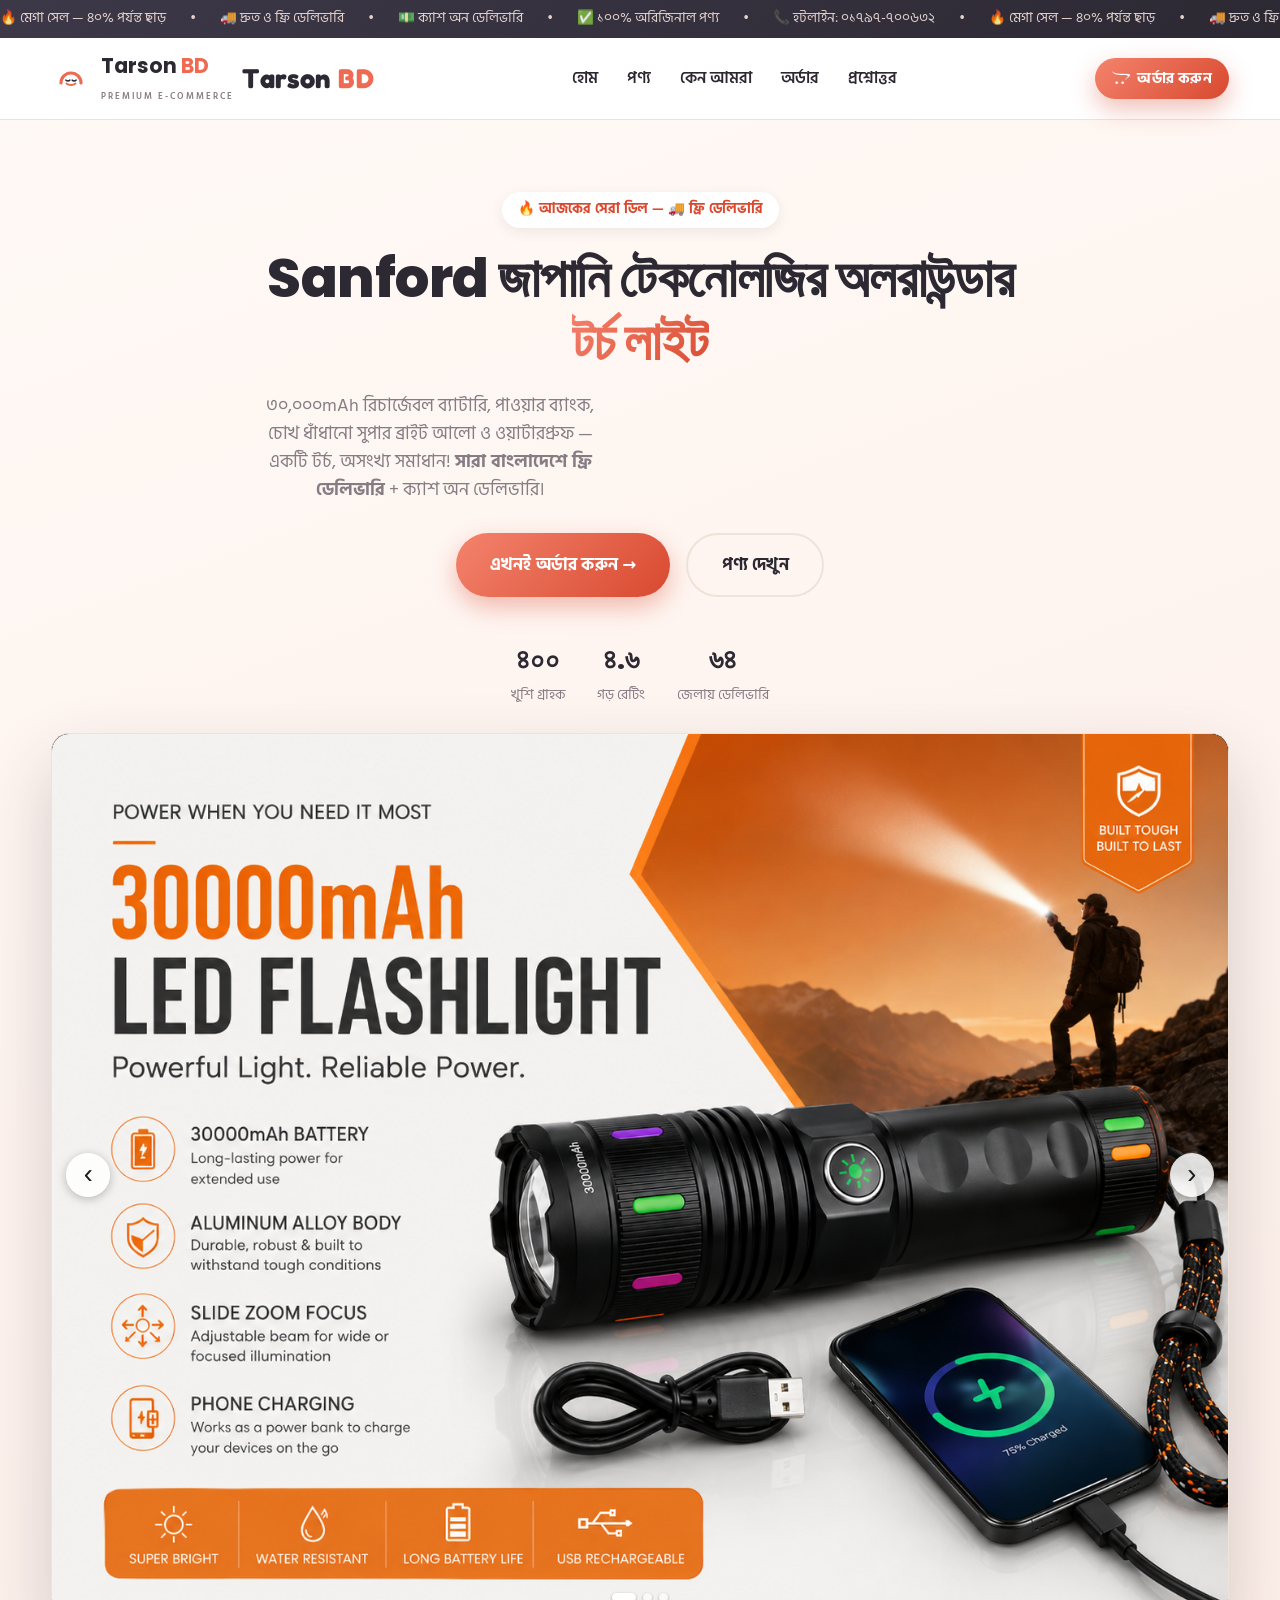
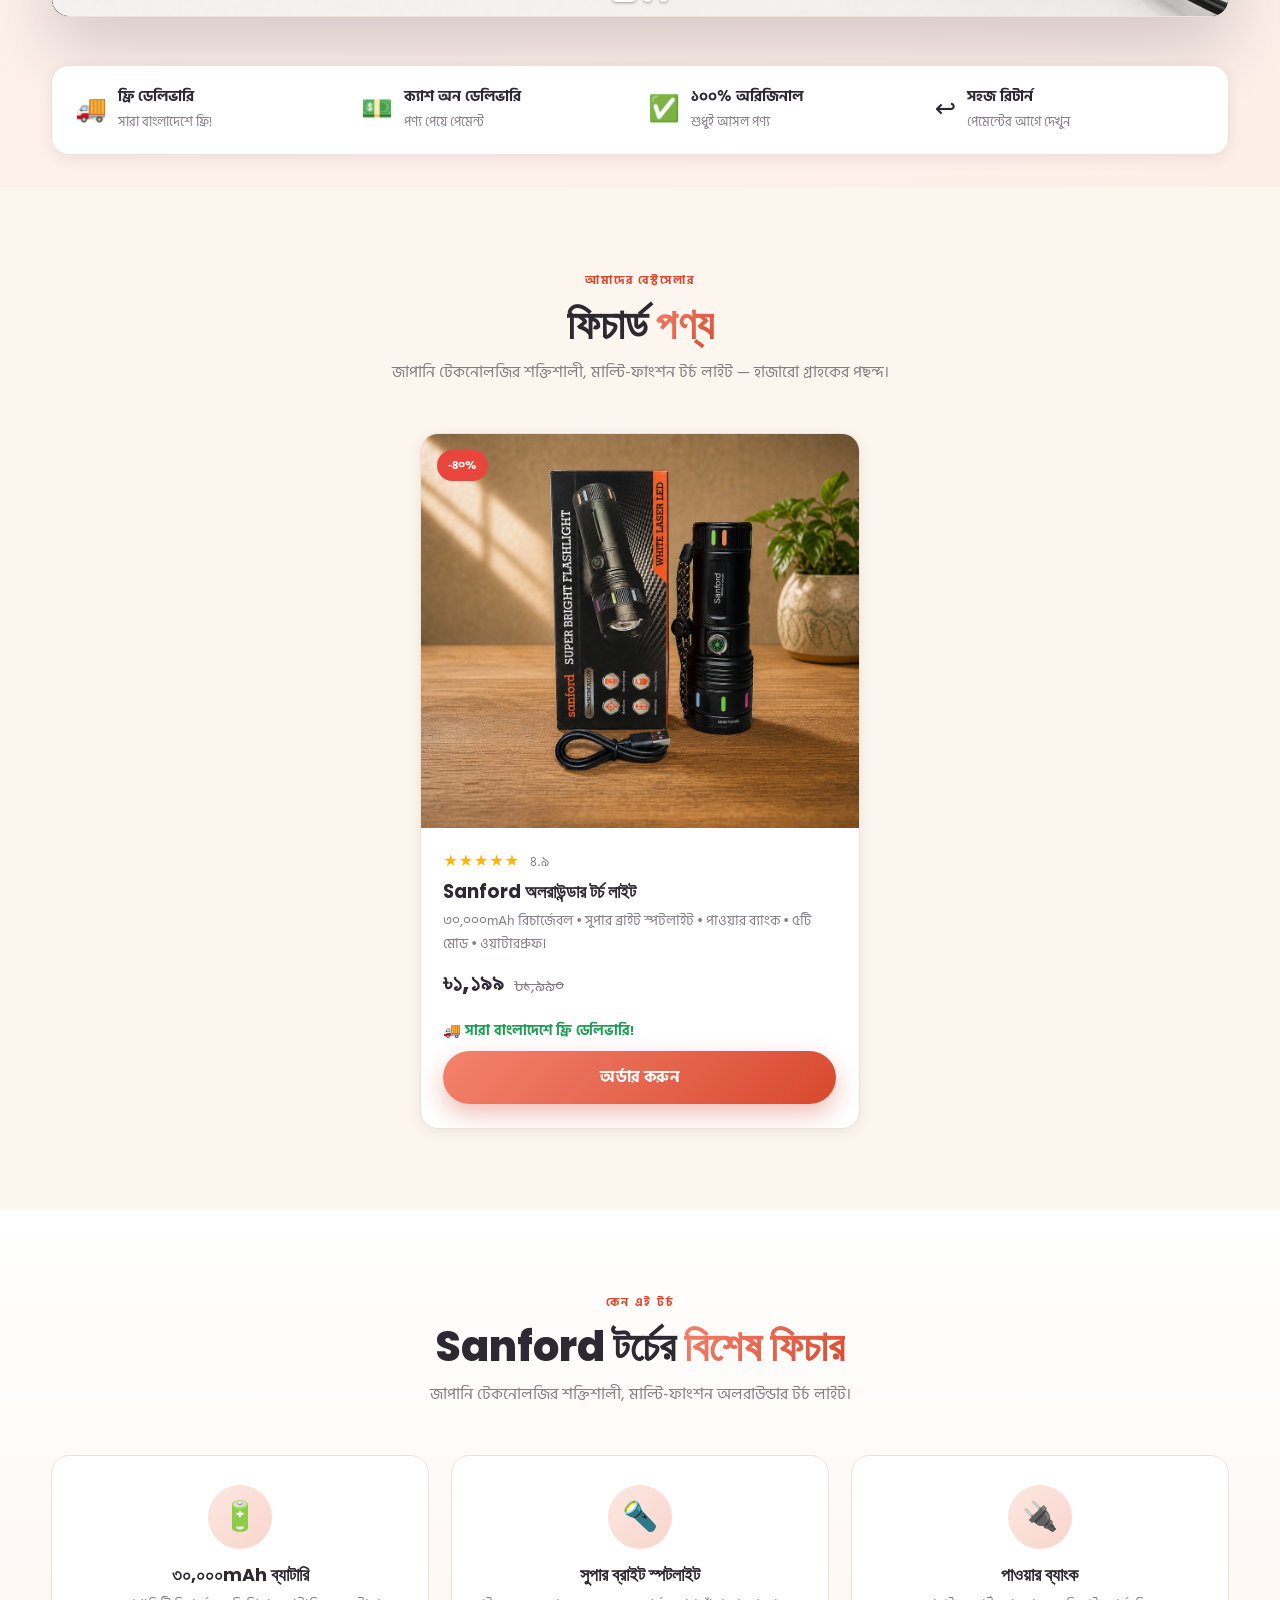
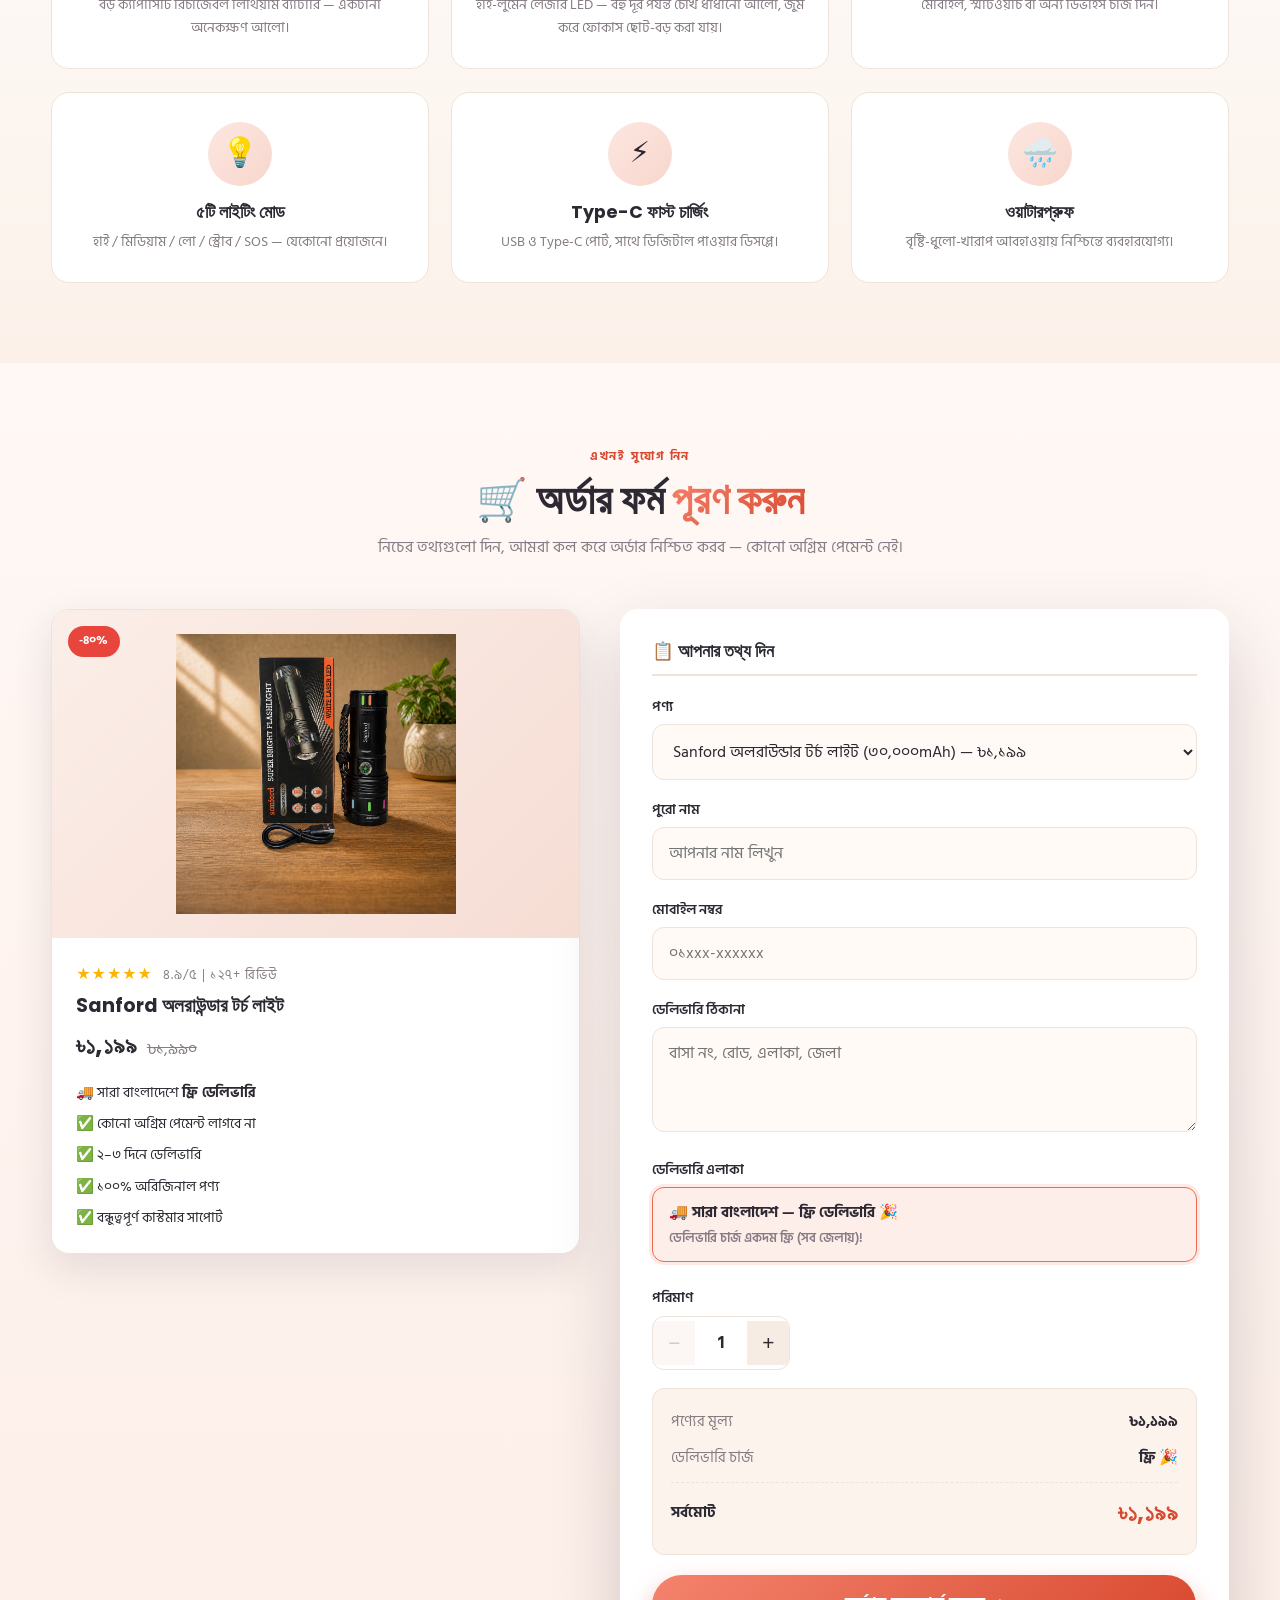
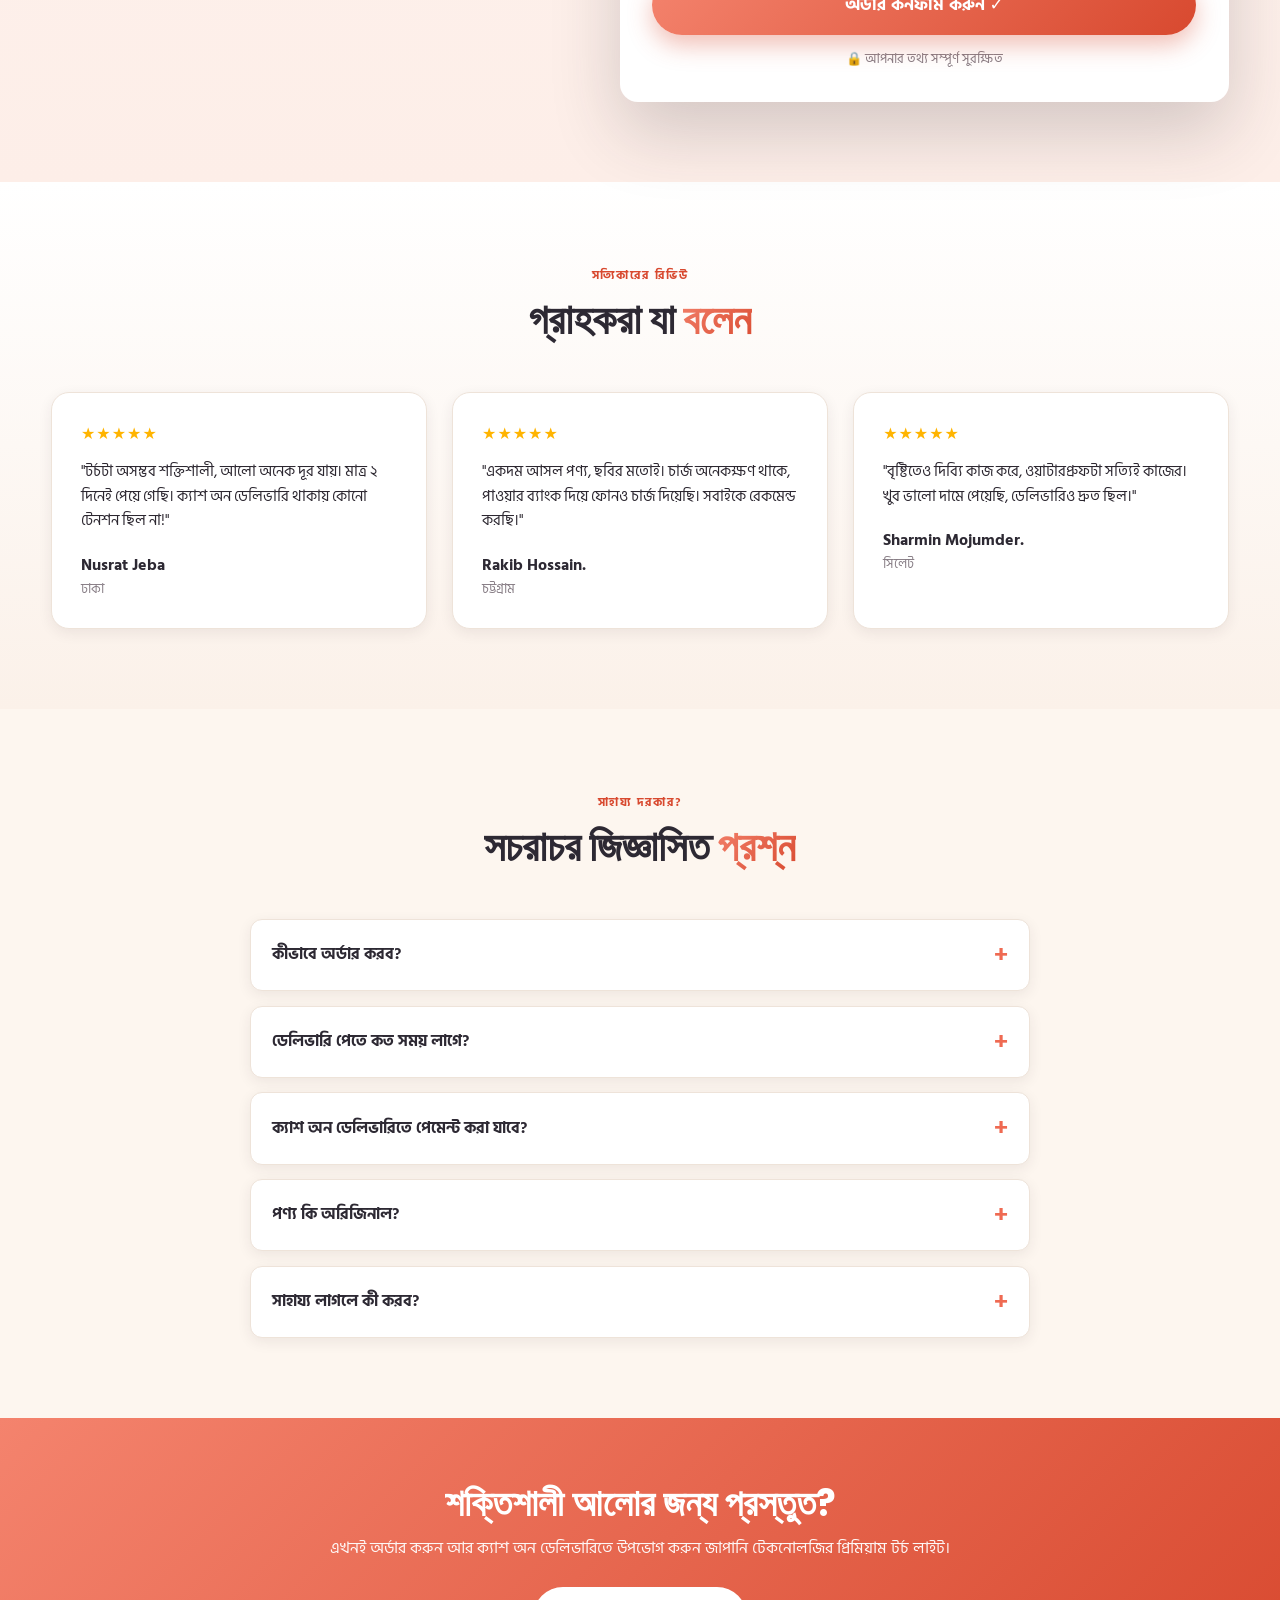
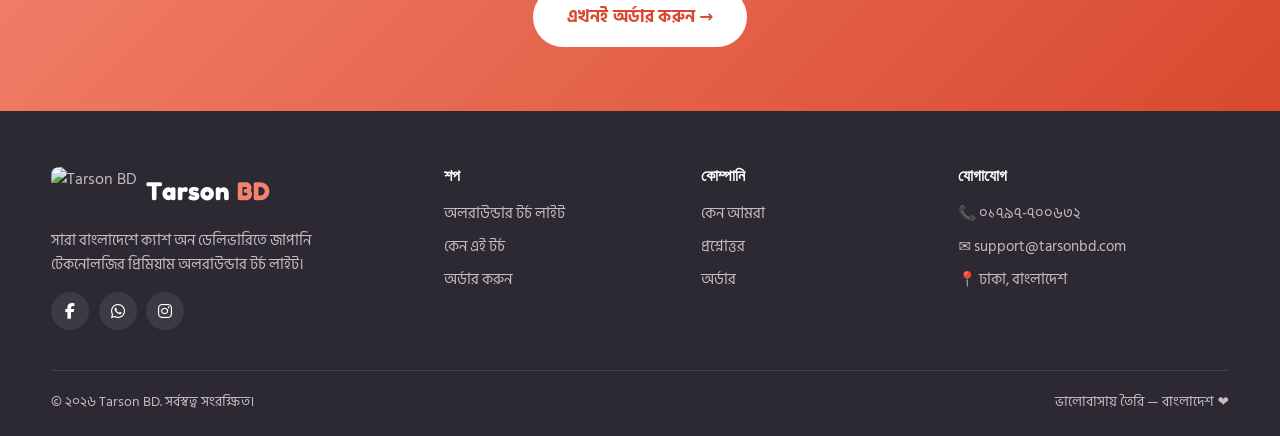
==== commit 123fa037: "Restore order form to main page like chomokdar.com style - Order form now visible directly on the pa" ====
--- a/index.html
+++ b/index.html
@@ -266,32 +266,42 @@
     </div>
   </section>
 
-  <!-- ===== Order Overlay (full-screen) ===== -->
-  <div class="order-overlay" id="order" aria-hidden="true">
-    <div class="order-overlay__topbar">
-      <span class="order-overlay__title">🛒 অর্ডার ফর্ম</span>
-      <button class="order-overlay__close" id="closeOrder" aria-label="বন্ধ করুন">✕</button>
-    </div>
-    <div class="order-overlay__body">
-
-      <div class="order-overlay__left">
-        <img src="assets/order-image.png" alt="Sanford অলরাউন্ডার টর্চ লাইট" />
-        <h3>Sanford অলরাউন্ডার টর্চ লাইট</h3>
-        <div class="price">
-          <span class="price__new">৳১,১৯৯</span>
-          <span class="price__old">৳১,৯৯০</span>
-        </div>
-        <ul class="order__list">
-          <li>🚚 সারা বাংলাদেশে <b>ফ্রি ডেলিভারি</b></li>
-          <li>✅ কোনো অগ্রিম পেমেন্ট লাগবে না</li>
-          <li>✅ ২–৩ দিনে ডেলিভারি</li>
-          <li>✅ ১০০% অরিজিনাল পণ্য</li>
-          <li>✅ বন্ধুত্বপূর্ণ কাস্টমার সাপোর্ট</li>
-        </ul>
-      </div>
-
-      <div class="order-overlay__right">
-        <form class="order__form" id="orderForm" novalidate>
+  <!-- ===== Order Form ===== -->
+  <section class="section section--order" id="order">
+    <div class="container">
+      <div class="section__head reveal">
+        <span class="eyebrow">এখনই সুযোগ নিন</span>
+        <h2>🛒 অর্ডার ফর্ম <span class="grad-text">পূরণ করুন</span></h2>
+        <p>নিচের তথ্যগুলো দিন, আমরা কল করে অর্ডার নিশ্চিত করব — কোনো অগ্রিম পেমেন্ট নেই।</p>
+      </div>
+
+      <div class="order-main">
+        <!-- Left: product info -->
+        <div class="order-product reveal">
+          <div class="order-product__img">
+            <span class="badge badge--sale">-৪০%</span>
+            <img src="assets/order-image.png" alt="Sanford অলরাউন্ডার টর্চ লাইট" />
+          </div>
+          <div class="order-product__info">
+            <div class="rating">★★★★★ <em>৪.৯/৫ | ১২৭+ রিভিউ</em></div>
+            <h3>Sanford অলরাউন্ডার টর্চ লাইট</h3>
+            <div class="price">
+              <span class="price__new">৳১,১৯৯</span>
+              <span class="price__old">৳১,৯৯০</span>
+            </div>
+            <ul class="order__list">
+              <li>🚚 সারা বাংলাদেশে <b>ফ্রি ডেলিভারি</b></li>
+              <li>✅ কোনো অগ্রিম পেমেন্ট লাগবে না</li>
+              <li>✅ ২–৩ দিনে ডেলিভারি</li>
+              <li>✅ ১০০% অরিজিনাল পণ্য</li>
+              <li>✅ বন্ধুত্বপূর্ণ কাস্টমার সাপোর্ট</li>
+            </ul>
+          </div>
+        </div>
+
+        <!-- Right: form -->
+        <form class="order__form reveal" data-delay="100" id="orderForm" novalidate>
+          <h4 class="form-heading">📋 আপনার তথ্য দিন</h4>
           <input type="text" name="company_website" id="hp_field" tabindex="-1" autocomplete="off" aria-hidden="true" style="position:absolute;left:-9999px;top:-9999px;width:1px;height:1px;opacity:0;pointer-events:none" />
           <div class="field">
             <label for="product">পণ্য</label>
@@ -301,7 +311,7 @@
           </div>
           <div class="field">
             <label for="name">পুরো নাম</label>
-            <input type="text" id="name" name="name" placeholder="আপনার নাম" required />
+            <input type="text" id="name" name="name" placeholder="আপনার নাম লিখুন" required />
             <small class="error" data-for="name">অনুগ্রহ করে আপনার নাম লিখুন।</small>
           </div>
           <div class="field">
@@ -311,7 +321,7 @@
           </div>
           <div class="field">
             <label for="address">ডেলিভারি ঠিকানা</label>
-            <textarea id="address" name="address" rows="2" placeholder="বাসা, রোড, এলাকা, জেলা" required></textarea>
+            <textarea id="address" name="address" rows="3" placeholder="বাসা নং, রোড, এলাকা, জেলা" required></textarea>
             <small class="error" data-for="address">অনুগ্রহ করে আপনার ঠিকানা লিখুন।</small>
           </div>
           <div class="field">
@@ -340,13 +350,12 @@
             <div class="summary-row summary-row--total"><span>সর্বমোট</span><b id="total">৳১,১৯৯</b></div>
           </div>
           <p class="form-msg" id="formMsg" role="alert"></p>
-          <button type="submit" class="btn btn--primary btn--lg btn--block" id="submitBtn">অর্ডার নিশ্চিত করুন ✓</button>
-          <p class="order__secure">🔒 আপনার তথ্য আমাদের কাছে সম্পূর্ণ সুরক্ষিত।</p>
+          <button type="submit" class="btn btn--primary btn--lg btn--block" id="submitBtn">অর্ডার কনফার্ম করুন ✓</button>
+          <p class="order__secure">🔒 আপনার তথ্য সম্পূর্ণ সুরক্ষিত</p>
         </form>
       </div>
-
-    </div>
-  </div>
+    </div>
+  </section>
 
   <!-- ===== Reviews ===== -->
   <section class="section section--alt">
--- a/css/styles.css
+++ b/css/styles.css
@@ -230,23 +230,21 @@
 .step h3{margin:.6rem 0 .4rem;font-size:1.1rem}
 .step p{color:var(--muted);font-size:.9rem}
 
-/* ---------- Order Overlay (full-screen) ---------- */
-.order-overlay{position:fixed;inset:0;z-index:200;background:#fff;display:flex;flex-direction:column;opacity:0;visibility:hidden;transition:opacity .3s ease,visibility .3s ease;overflow:hidden}
-.order-overlay.open{opacity:1;visibility:visible}
-.order-overlay__topbar{background:var(--navy);color:#fff;padding:1rem 1.5rem;display:flex;align-items:center;justify-content:space-between;flex-shrink:0;position:sticky;top:0;z-index:5}
-.order-overlay__title{font-family:'Poppins',sans-serif;font-weight:700;font-size:1.1rem;color:#fff}
-.order-overlay__close{background:rgba(255,255,255,.15);border:none;color:#fff;width:40px;height:40px;border-radius:50%;font-size:1.3rem;line-height:1;cursor:pointer;display:grid;place-items:center;transition:background .2s;flex-shrink:0}
-.order-overlay__close:hover{background:rgba(255,255,255,.3)}
-.order-overlay__body{flex:1;display:grid;grid-template-columns:1fr 1.1fr;overflow:hidden}
-.order-overlay__left{background:var(--grad-navy);padding:2.5rem 2rem;overflow-y:auto;display:flex;flex-direction:column;gap:1.2rem;align-items:flex-start}
-.order-overlay__left img{width:100%;border-radius:var(--radius);object-fit:cover;max-height:280px;object-position:center}
-.order-overlay__left h3{color:#fff;font-size:1.3rem;margin:0}
-.order-overlay__left .price{margin:0}
-.order-overlay__left .price__new{color:var(--teal-light);font-size:2rem}
-.order-overlay__left .price__old{color:rgba(255,255,255,.45)}
-.order__list{display:grid;gap:.6rem}
-.order__list li{color:#e9e0e5;font-size:.95rem}
-.order-overlay__right{overflow-y:auto;padding:2rem;background:var(--bg)}
+/* ---------- Order Section ---------- */
+.section--order{background:linear-gradient(180deg,#fff8f5 0%,#fdeee8 100%)}
+.order-main{display:grid;grid-template-columns:1fr 1.15fr;gap:2.5rem;align-items:start;margin-top:2rem}
+
+/* Product info panel */
+.order-product{background:#fff;border:1px solid var(--line);border-radius:var(--radius);overflow:hidden;box-shadow:var(--shadow)}
+.order-product__img{position:relative;background:linear-gradient(135deg,#fbeee8,#f6ddd4);display:grid;place-items:center;padding:1.5rem}
+.order-product__img img{max-height:280px;object-fit:contain}
+.order-product__info{padding:1.5rem}
+.order-product__info h3{font-size:1.2rem;margin:.5rem 0 .6rem}
+.order__list{display:grid;gap:.5rem;margin-top:1rem}
+.order__list li{font-size:.9rem;color:var(--ink)}
+
+/* Form heading */
+.form-heading{font-size:1.1rem;color:var(--navy);margin-bottom:1.2rem;padding-bottom:.8rem;border-bottom:2px solid var(--line)}
 
 .order__form{background:#fff;color:var(--ink);border-radius:var(--radius);padding:2rem;box-shadow:var(--shadow-lg)}
 .field{margin-bottom:1.1rem}
@@ -360,8 +358,7 @@
   .hero__lead{max-width:none}
   .hero__visual{order:-1}
   .footer__grid{grid-template-columns:1fr 1fr}
-  .order-overlay__body{grid-template-columns:1fr}
-  .order-overlay__left{display:none}
+  .order-main{grid-template-columns:1fr}
 }
 @media (max-width:820px){
   .nav{position:absolute;top:100%;left:0;right:0;flex-direction:column;background:#fff;padding:1.4rem 6%;gap:1.1rem;box-shadow:var(--shadow);border-bottom:1px solid var(--line);opacity:0;visibility:hidden;transform:translateY(-8px);pointer-events:none;transition:opacity var(--t),transform var(--t),visibility var(--t)}
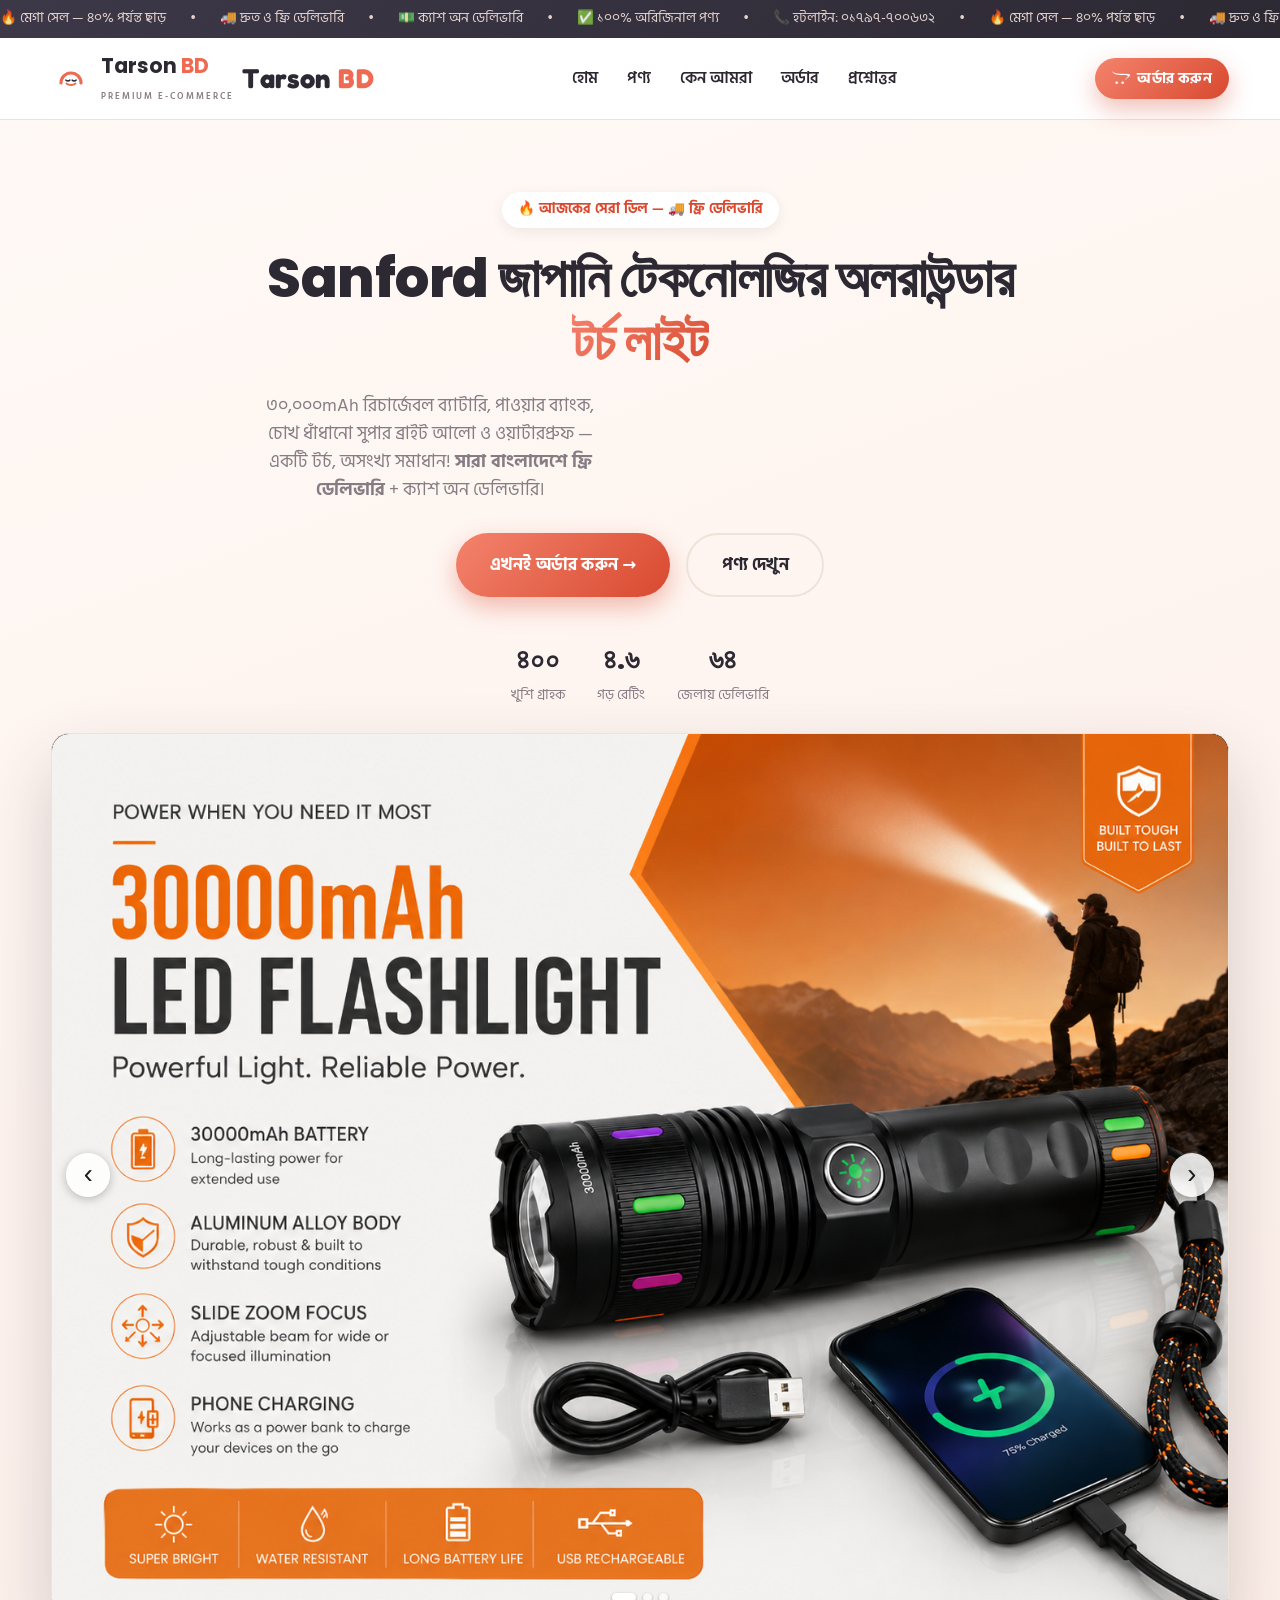
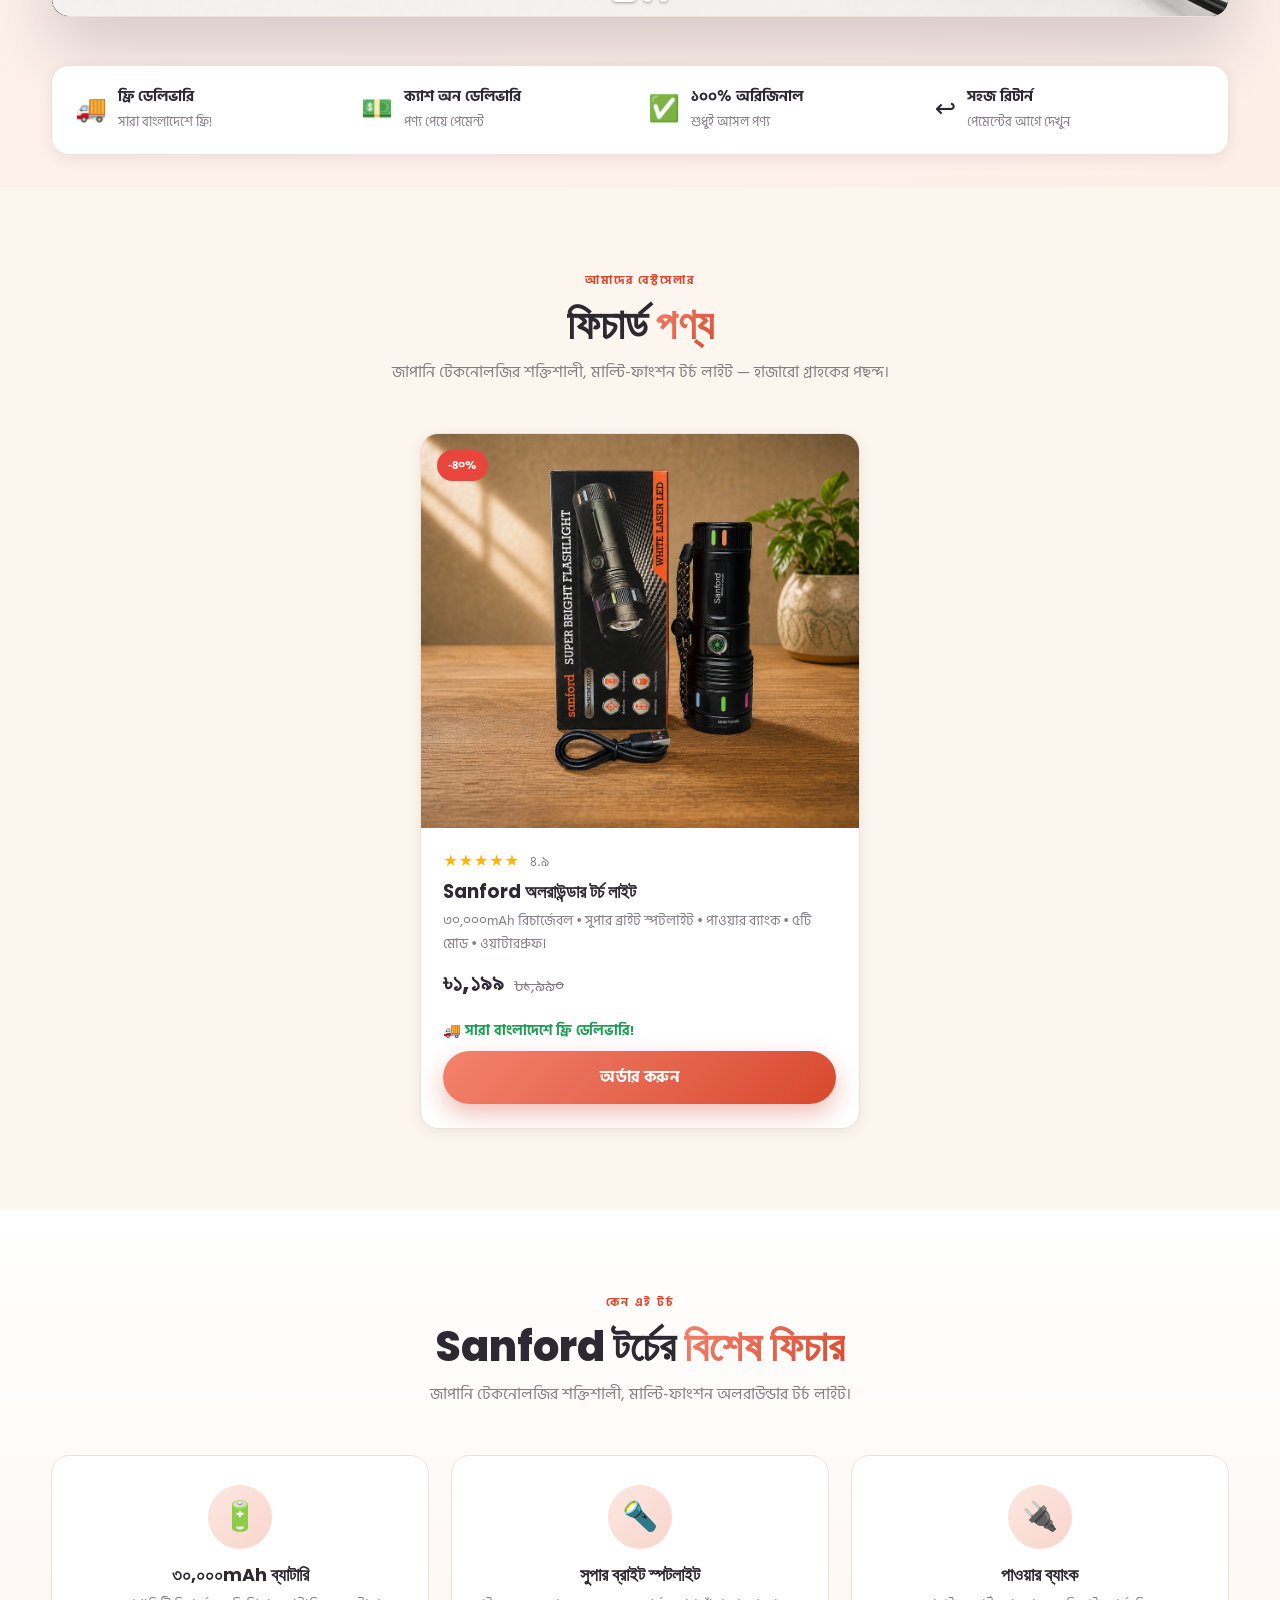
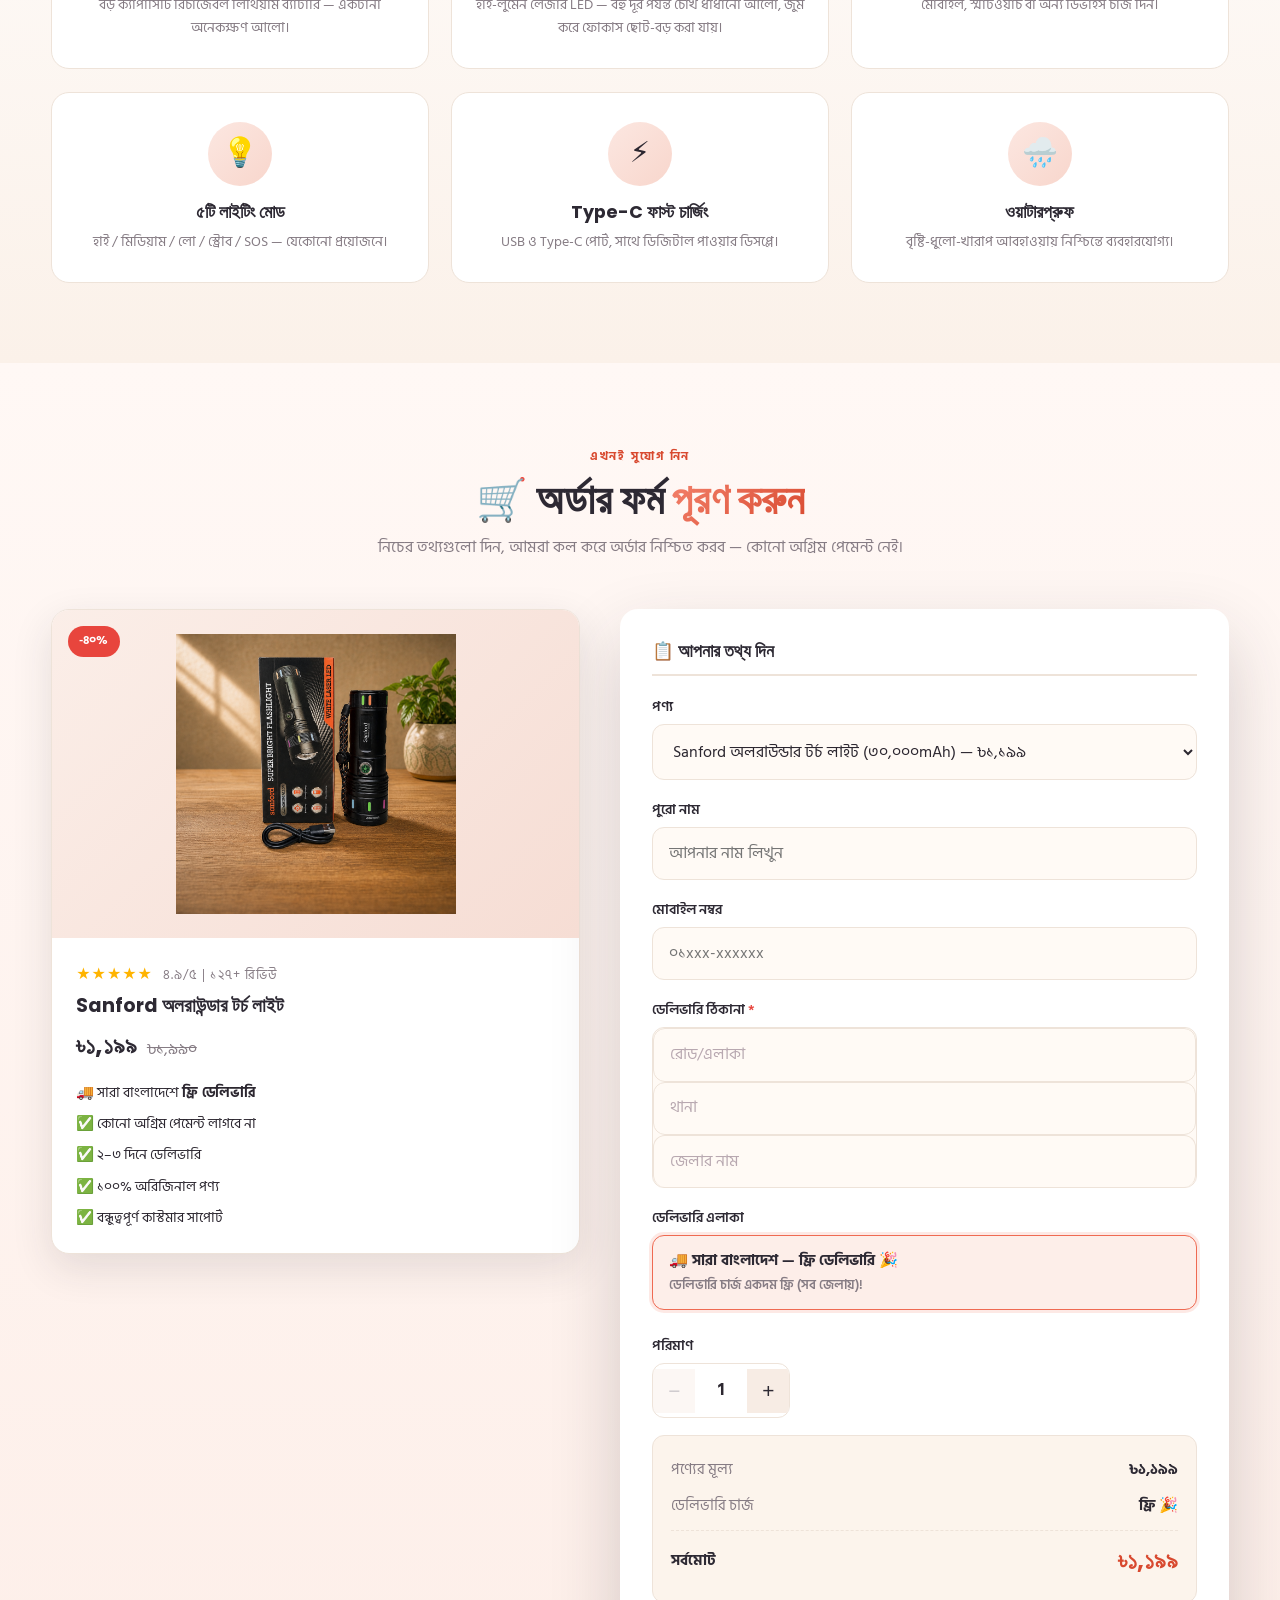
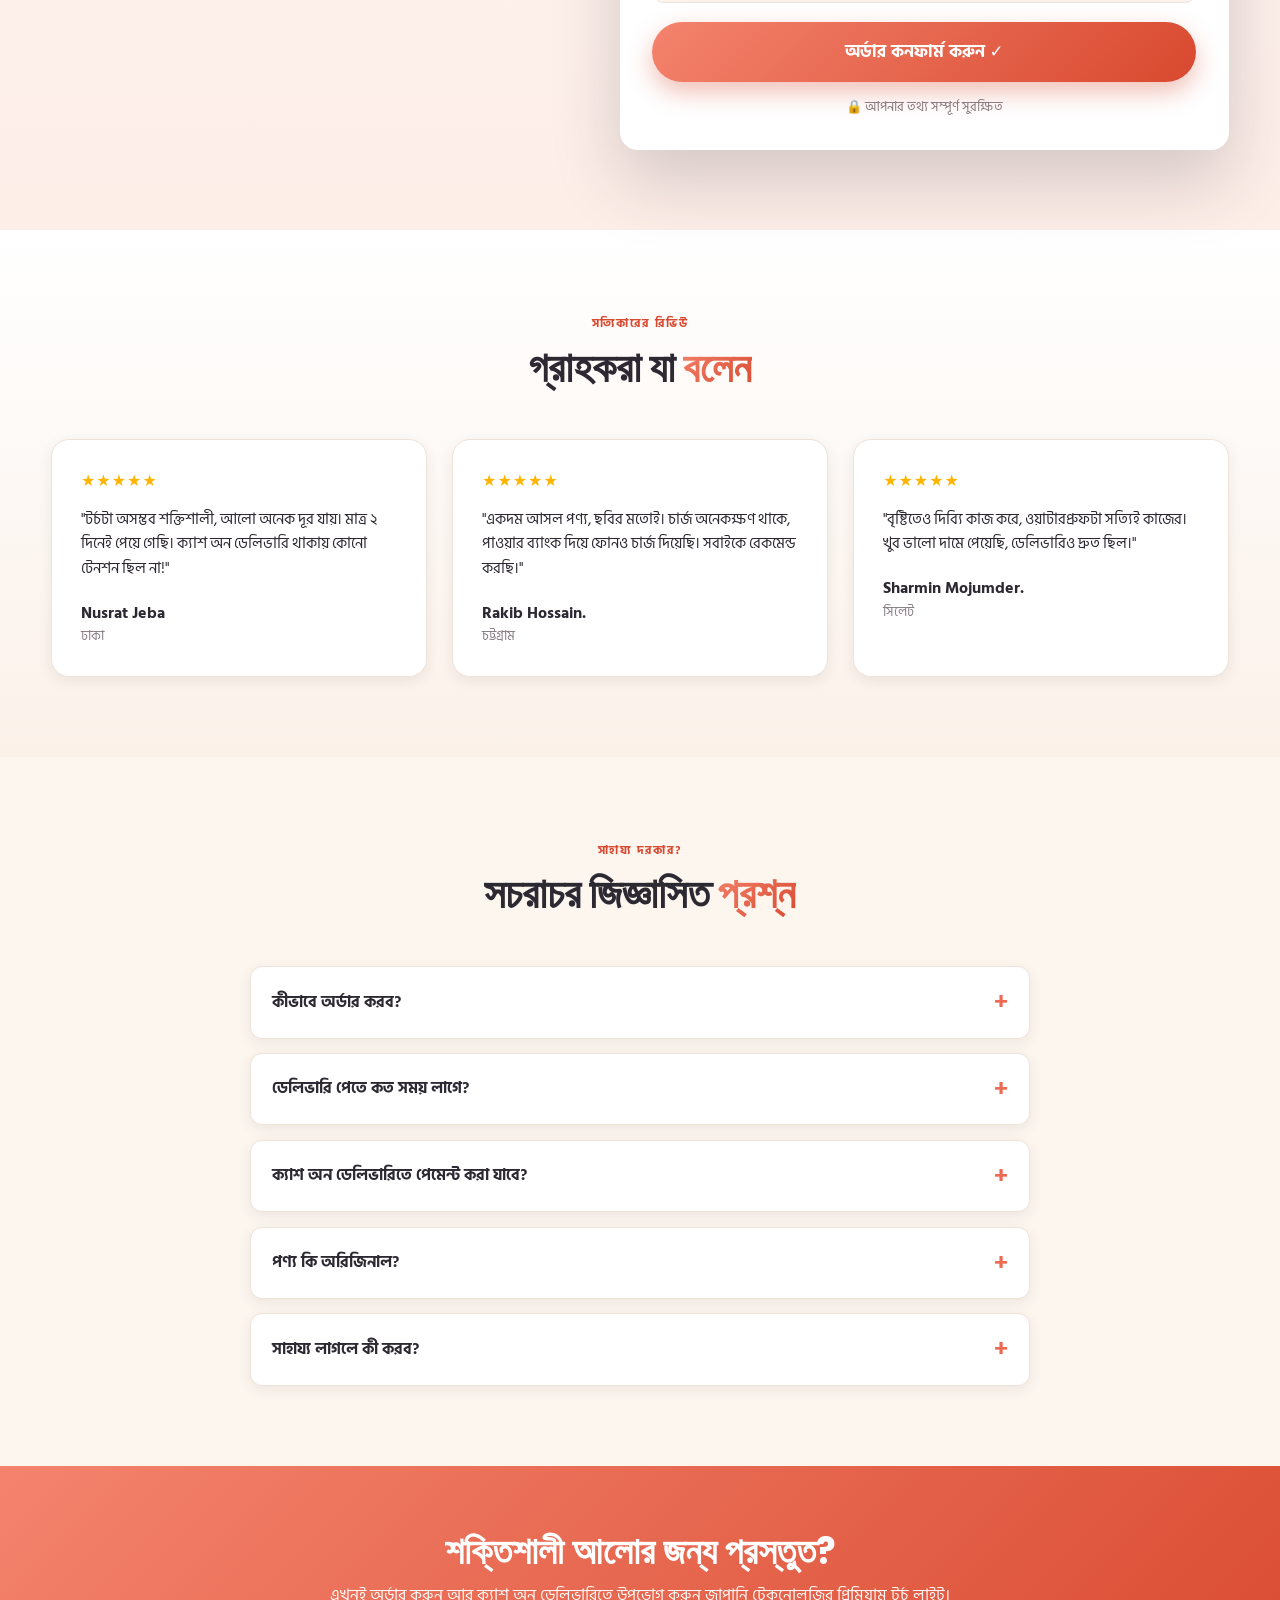
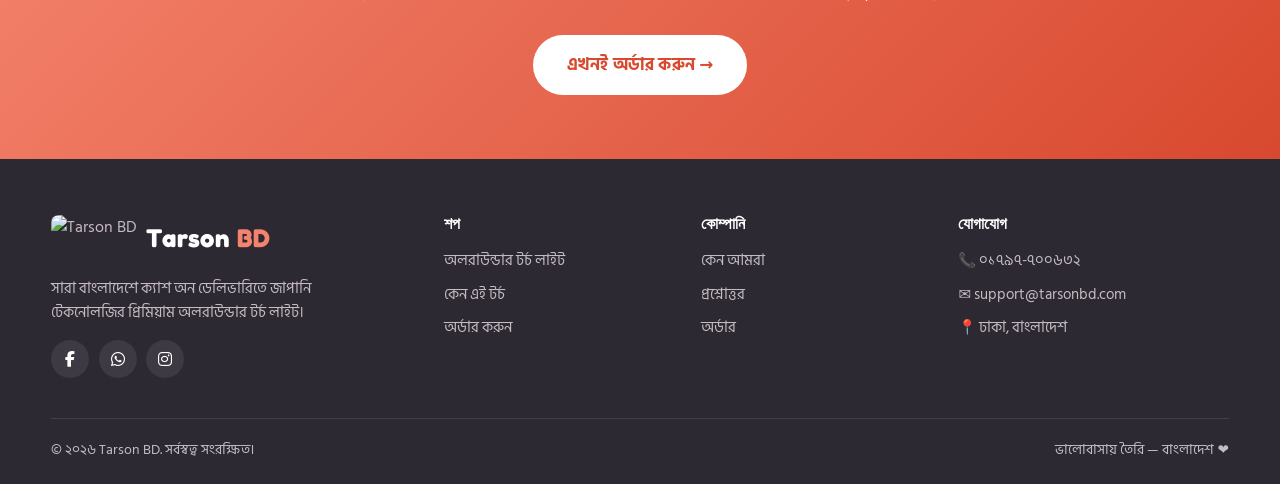
==== commit 64c20078: "Split delivery address into 3 sub-fields (road, thana, district) Co-Authored-By: Claude Sonnet 4.6 <" ====
--- a/index.html
+++ b/index.html
@@ -320,9 +320,13 @@
             <small class="error" data-for="phone">সঠিক ১১ সংখ্যার মোবাইল নম্বর দিন।</small>
           </div>
           <div class="field">
-            <label for="address">ডেলিভারি ঠিকানা</label>
-            <textarea id="address" name="address" rows="3" placeholder="বাসা নং, রোড, এলাকা, জেলা" required></textarea>
-            <small class="error" data-for="address">অনুগ্রহ করে আপনার ঠিকানা লিখুন।</small>
+            <label>ডেলিভারি ঠিকানা <span class="required-star">*</span></label>
+            <div class="address-box">
+              <input type="text" id="address_road" name="address_road" placeholder="রোড/এলাকা" required />
+              <input type="text" id="address_thana" name="address_thana" placeholder="থানা" required />
+              <input type="text" id="address_district" name="address_district" placeholder="জেলার নাম" required />
+            </div>
+            <small class="error" data-for="address">অনুগ্রহ করে সম্পূর্ণ ঠিকানা লিখুন।</small>
           </div>
           <div class="field">
             <label>ডেলিভারি এলাকা</label>
--- a/css/styles.css
+++ b/css/styles.css
@@ -245,6 +245,15 @@
 
 /* Form heading */
 .form-heading{font-size:1.1rem;color:var(--navy);margin-bottom:1.2rem;padding-bottom:.8rem;border-bottom:2px solid var(--line)}
+
+/* Address sub-fields box */
+.required-star{color:var(--sale)}
+.address-box{border:1.5px solid var(--line);border-radius:var(--radius-sm);overflow:hidden;background:#fffaf5;transition:border-color var(--t),box-shadow var(--t)}
+.address-box:focus-within{border-color:var(--teal);box-shadow:0 0 0 4px rgba(239,106,82,.15)}
+.address-box input{width:100%;padding:.75rem 1rem;border:none;border-bottom:1px solid var(--line);background:transparent;font:inherit;color:var(--ink);outline:none}
+.address-box input:last-child{border-bottom:none}
+.address-box input::placeholder{color:#b8a8b0}
+.field.invalid .address-box{border-color:var(--sale)}
 
 .order__form{background:#fff;color:var(--ink);border-radius:var(--radius);padding:2rem;box-shadow:var(--shadow-lg)}
 .field{margin-bottom:1.1rem}
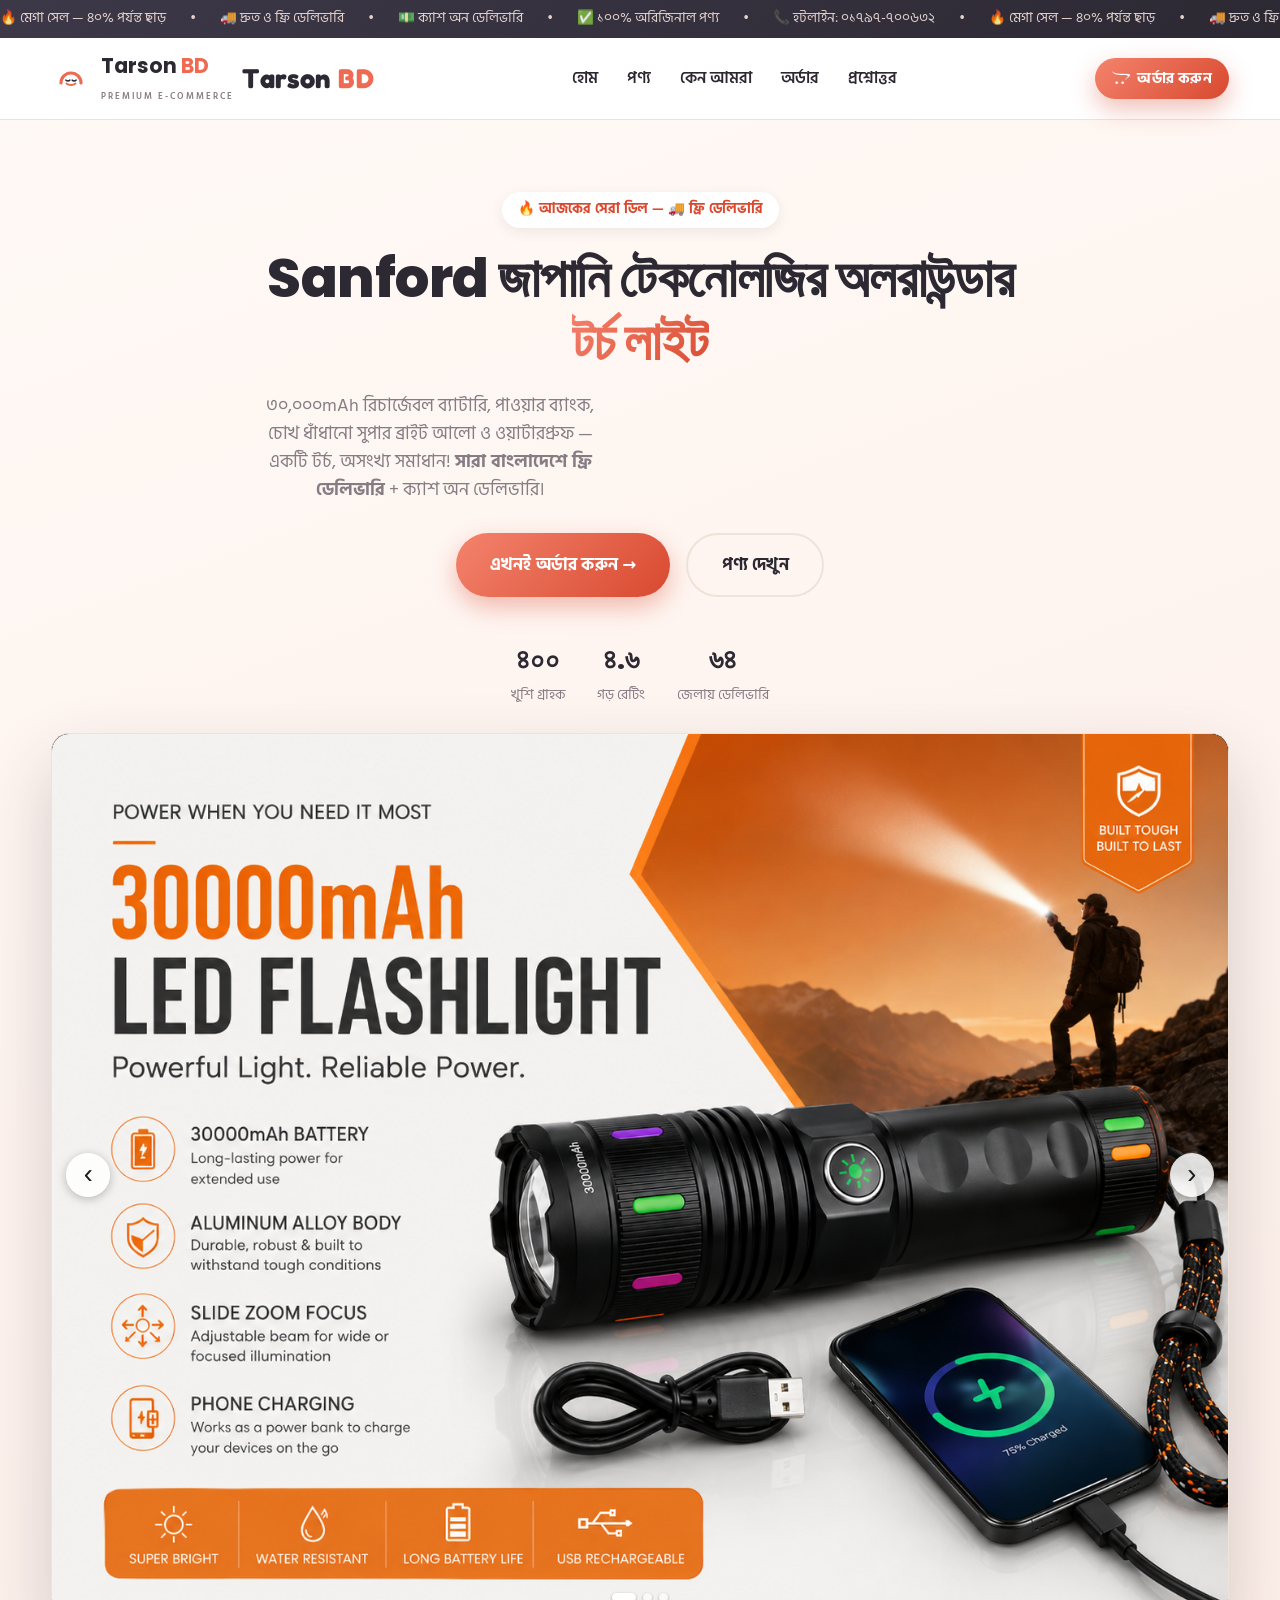
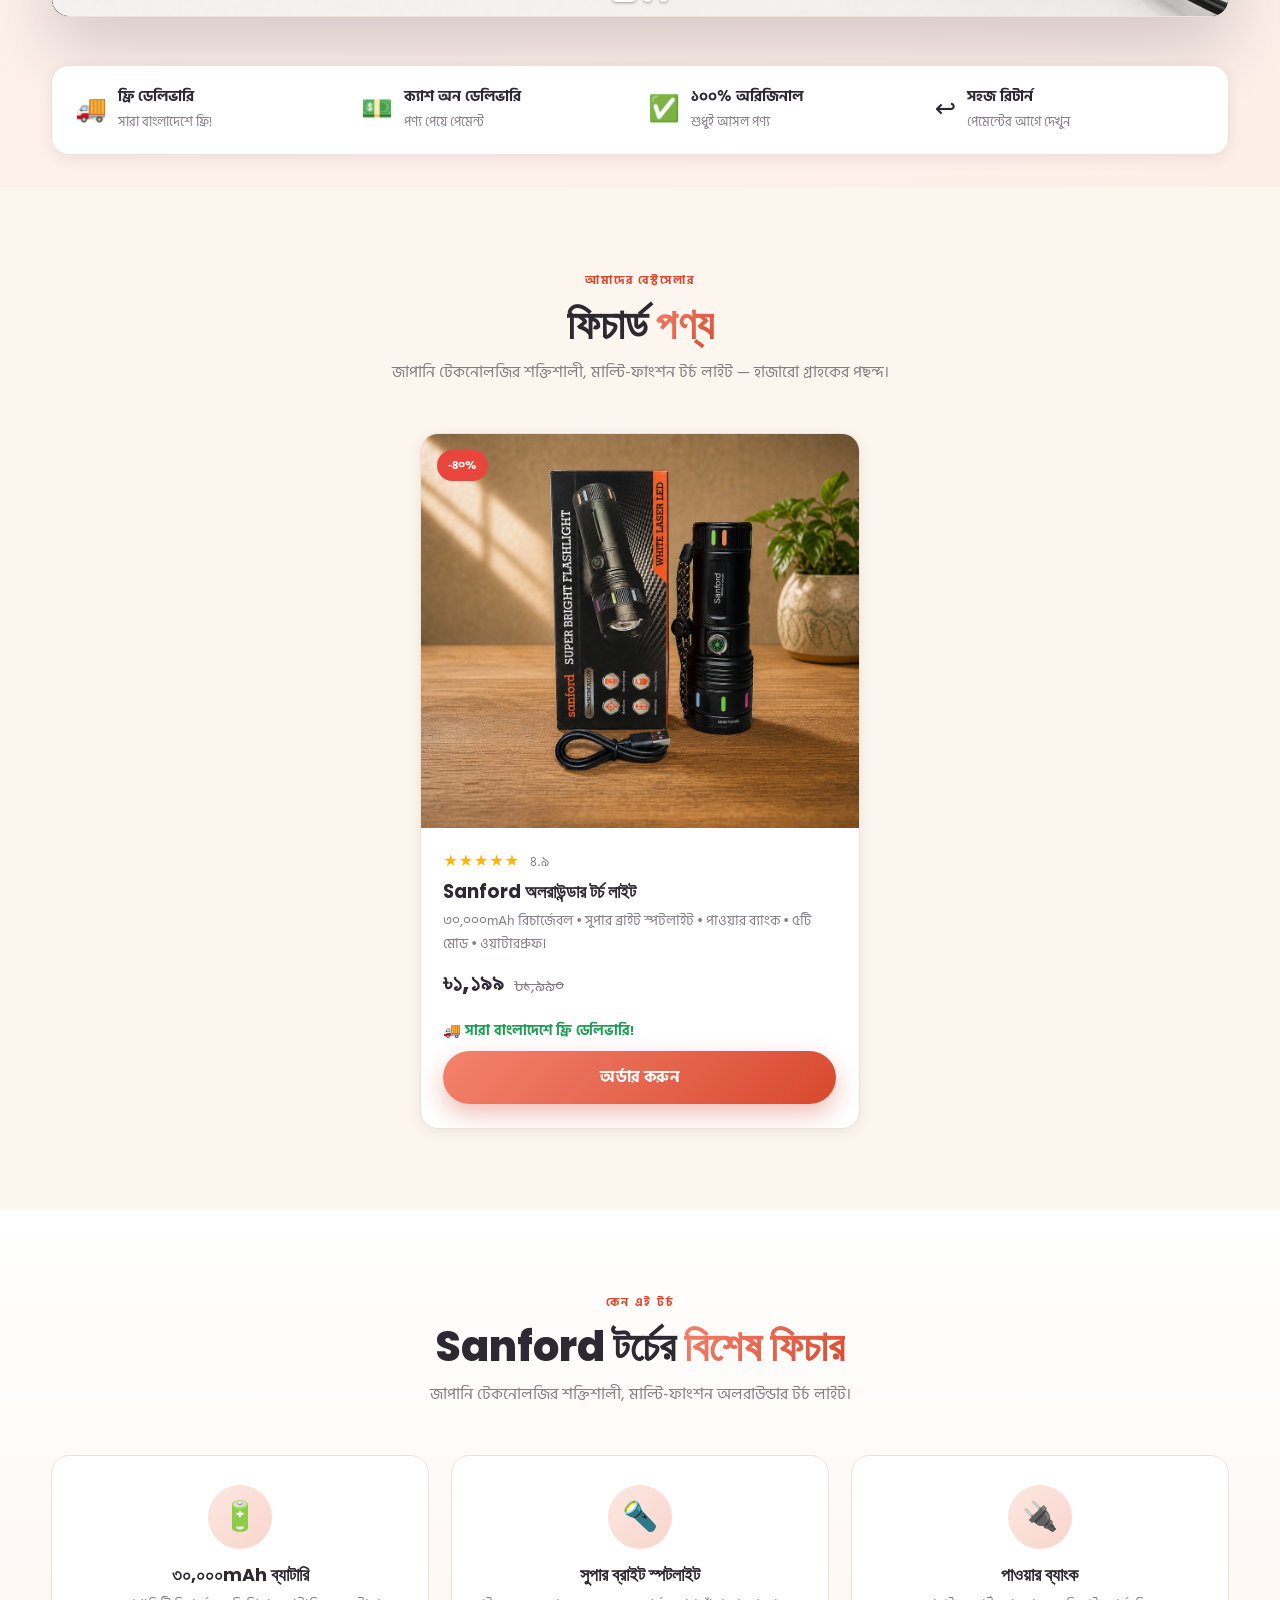
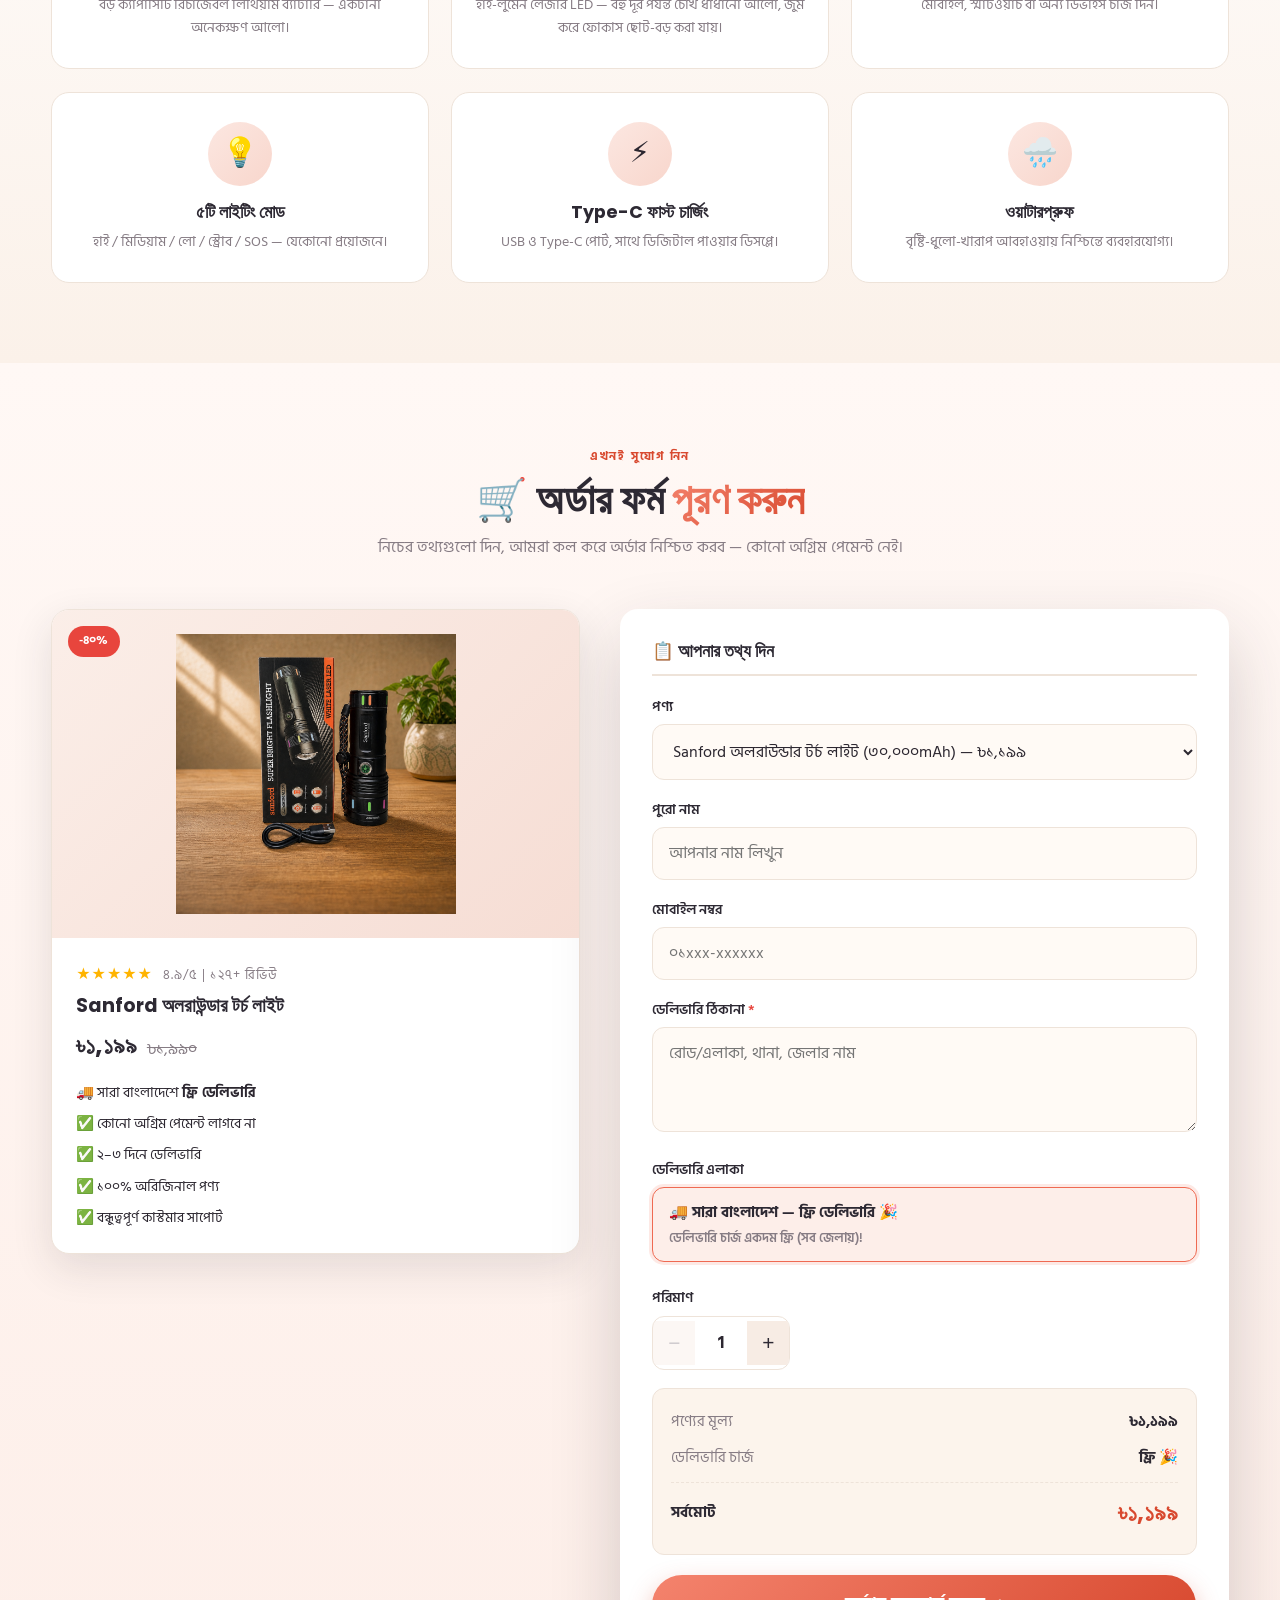
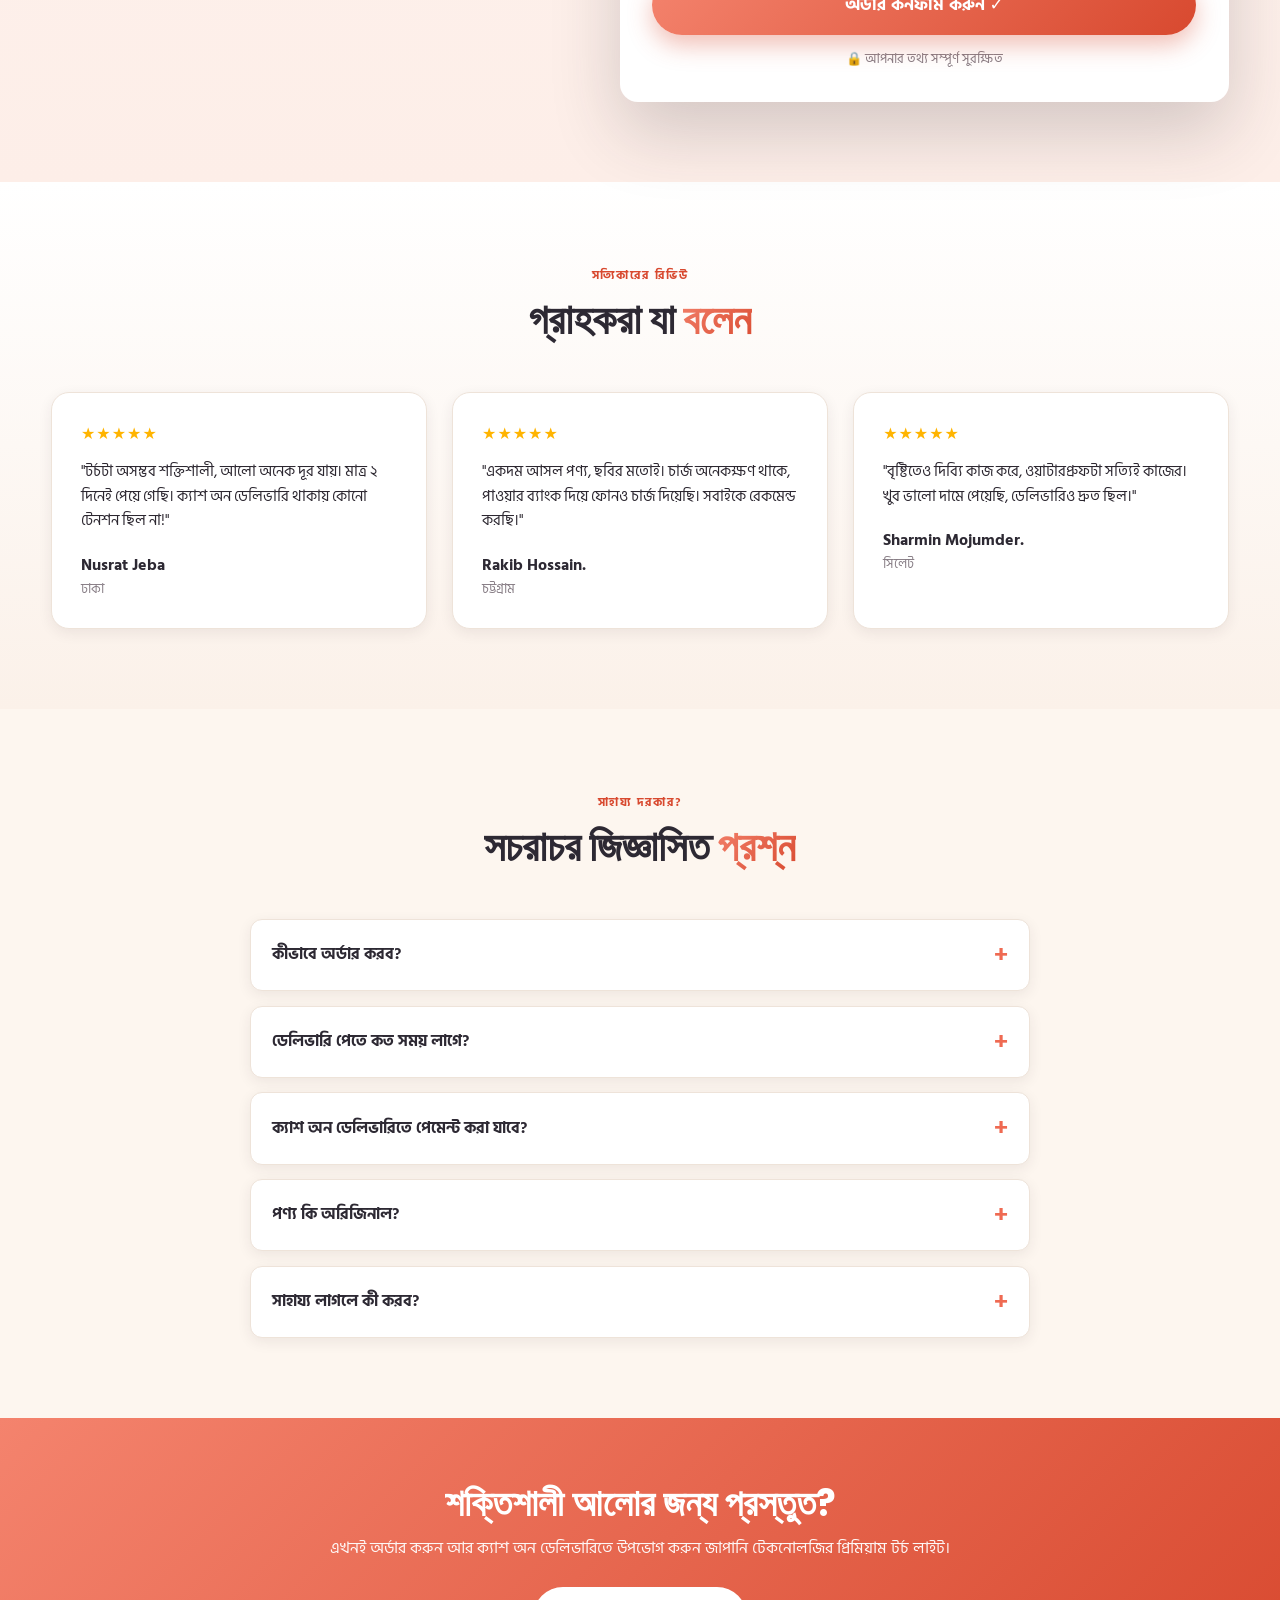
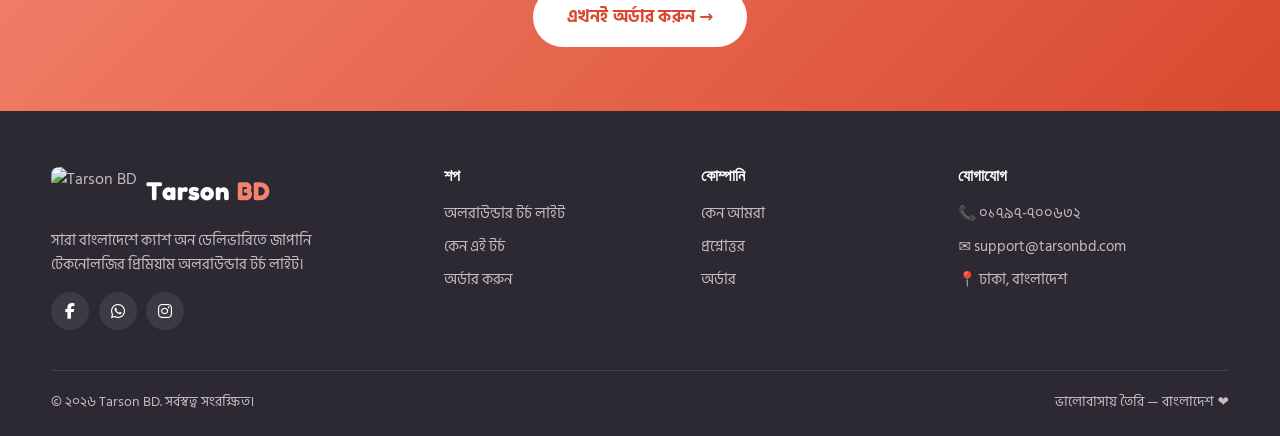
==== commit 66012e80: "Revert address to single textarea with combined placeholder Co-Authored-By: Claude Sonnet 4.6 <norep" ====
--- a/index.html
+++ b/index.html
@@ -320,13 +320,9 @@
             <small class="error" data-for="phone">সঠিক ১১ সংখ্যার মোবাইল নম্বর দিন।</small>
           </div>
           <div class="field">
-            <label>ডেলিভারি ঠিকানা <span class="required-star">*</span></label>
-            <div class="address-box">
-              <input type="text" id="address_road" name="address_road" placeholder="রোড/এলাকা" required />
-              <input type="text" id="address_thana" name="address_thana" placeholder="থানা" required />
-              <input type="text" id="address_district" name="address_district" placeholder="জেলার নাম" required />
-            </div>
-            <small class="error" data-for="address">অনুগ্রহ করে সম্পূর্ণ ঠিকানা লিখুন।</small>
+            <label for="address">ডেলিভারি ঠিকানা <span class="required-star">*</span></label>
+            <textarea id="address" name="address" rows="3" placeholder="রোড/এলাকা, থানা, জেলার নাম" required></textarea>
+            <small class="error" data-for="address">অনুগ্রহ করে আপনার ঠিকানা লিখুন।</small>
           </div>
           <div class="field">
             <label>ডেলিভারি এলাকা</label>
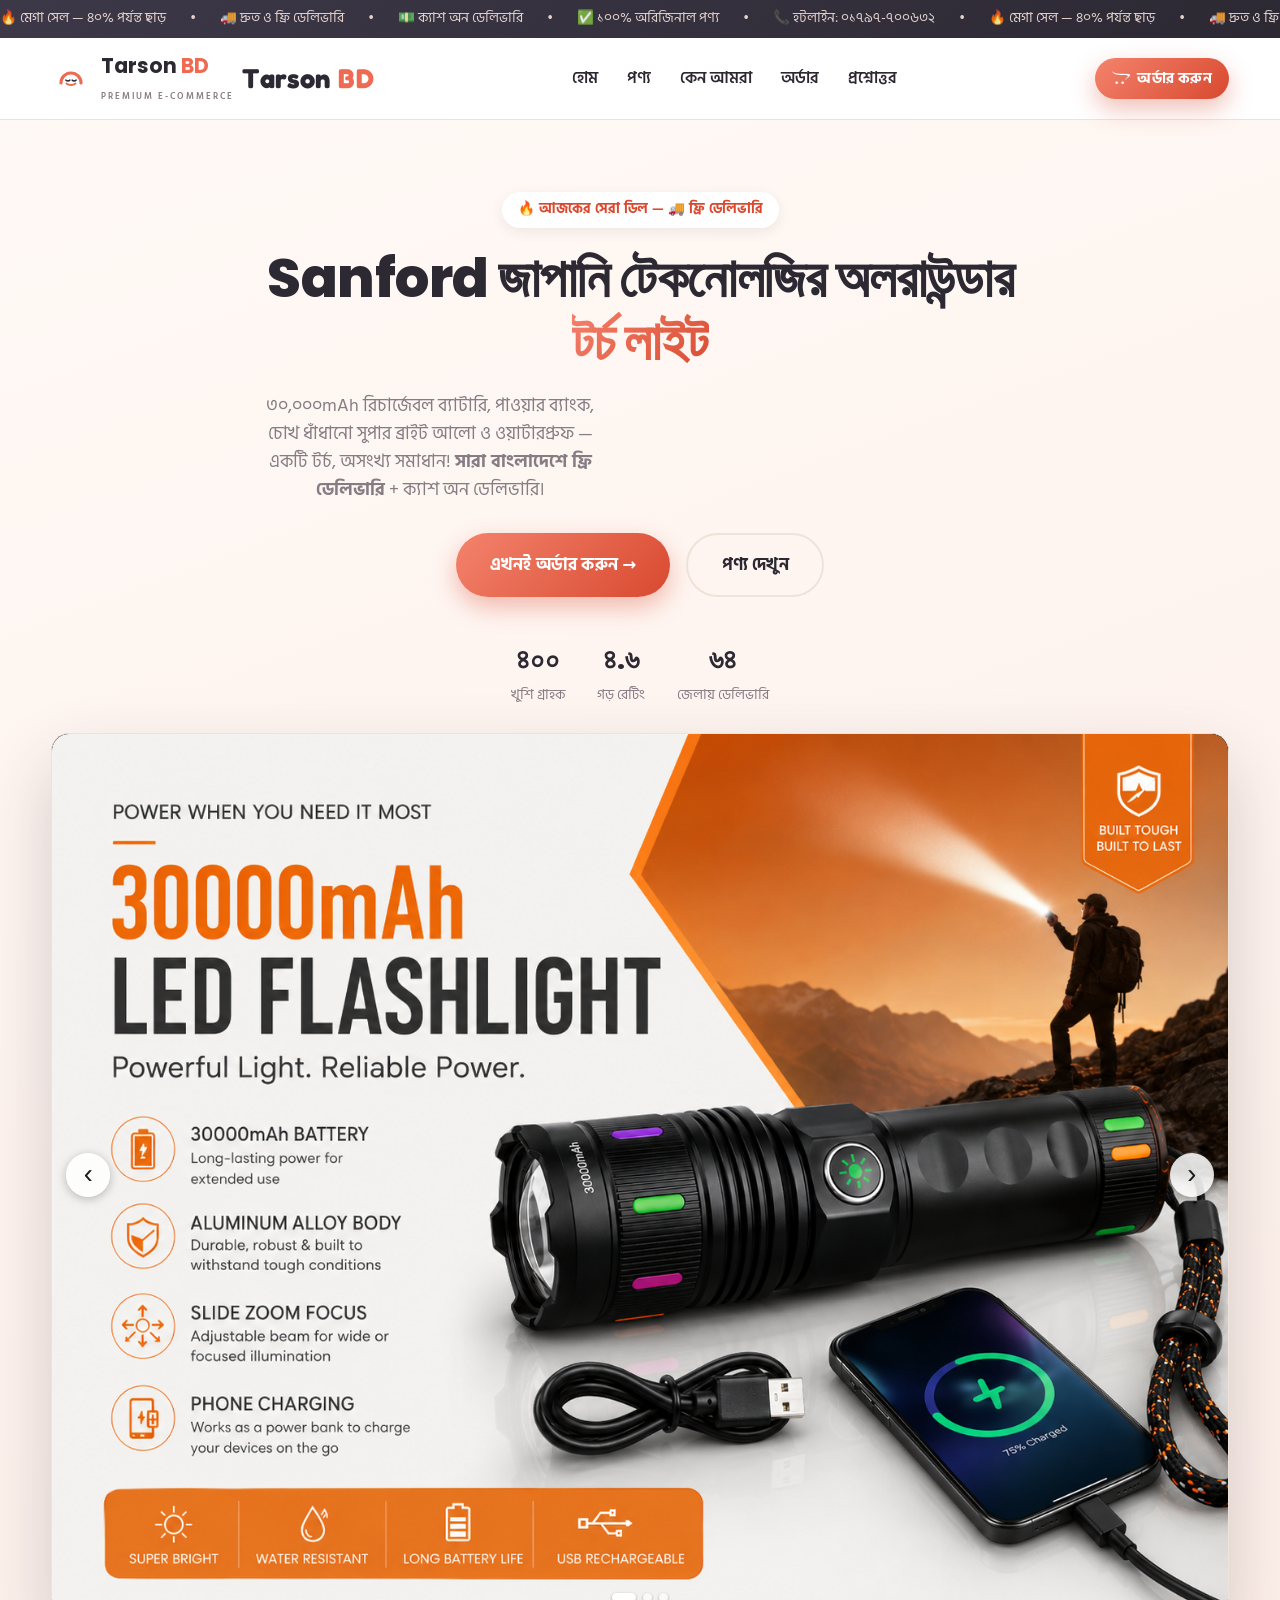
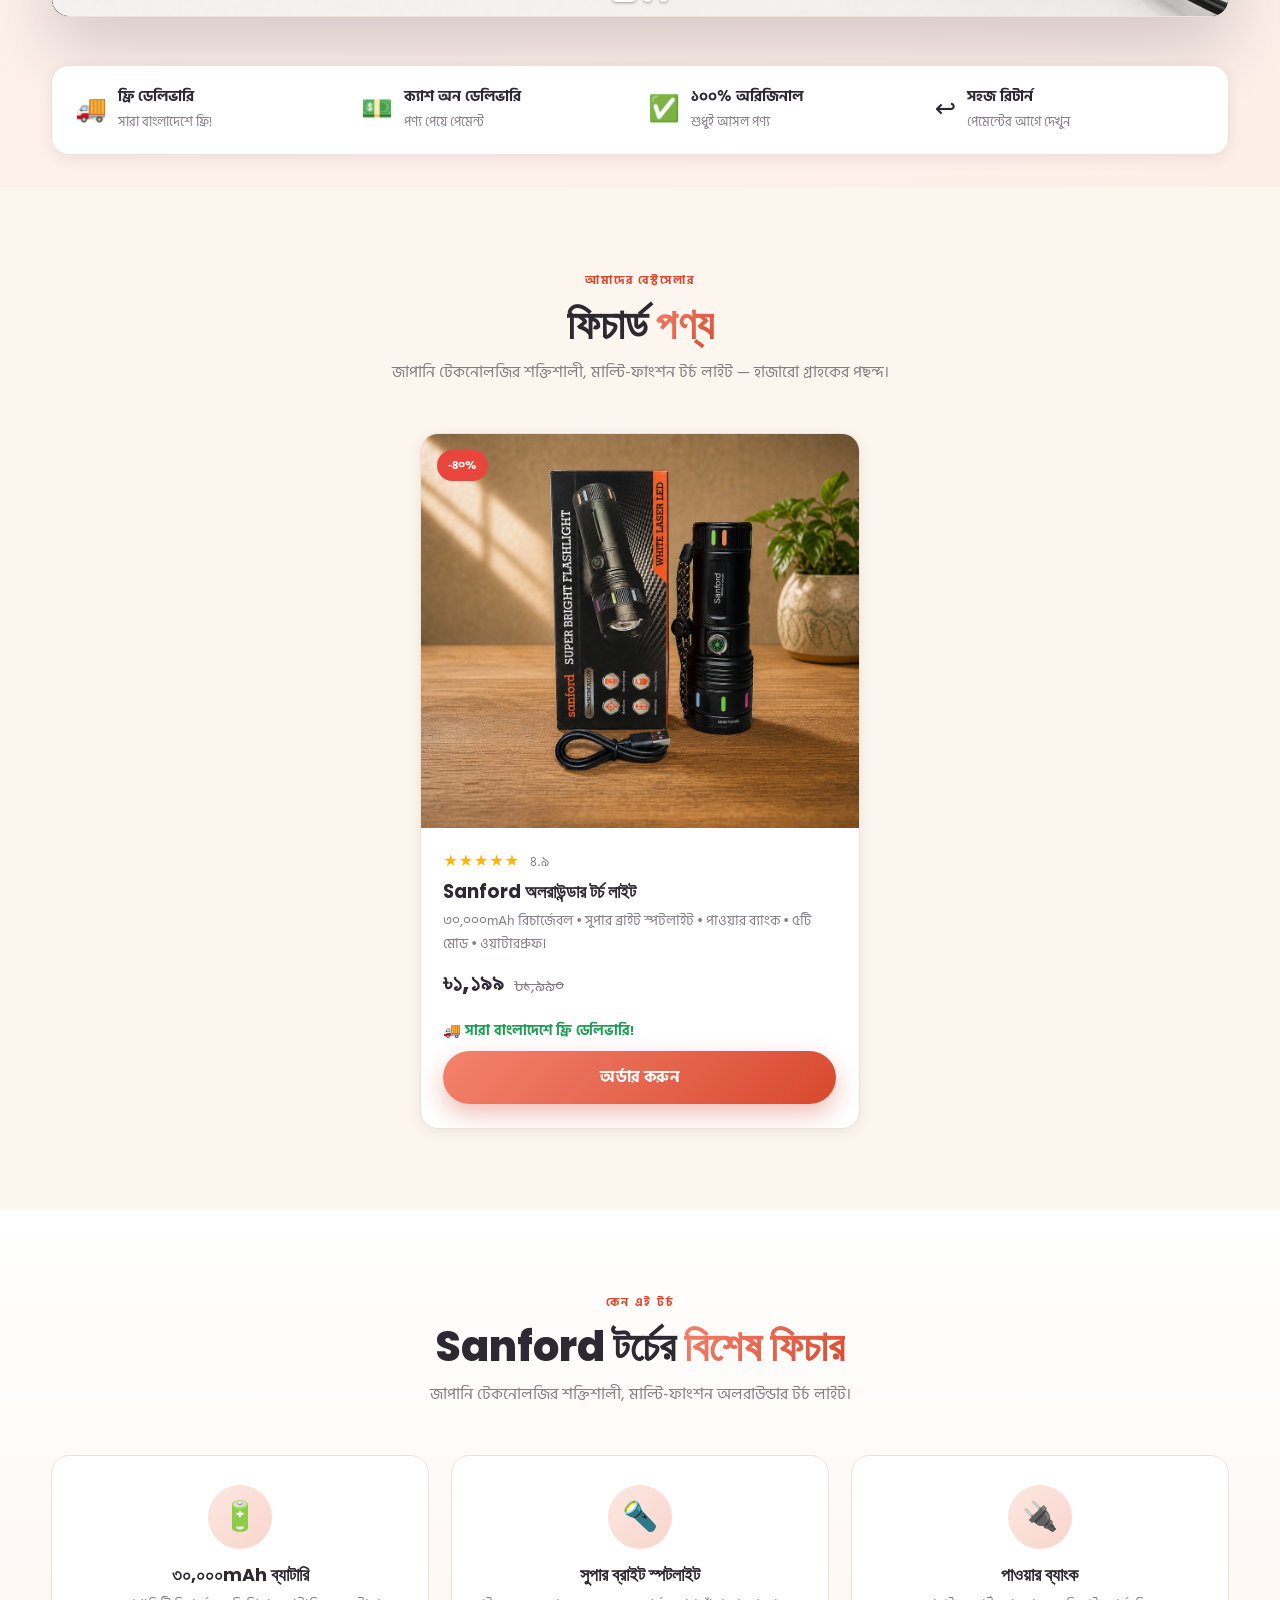
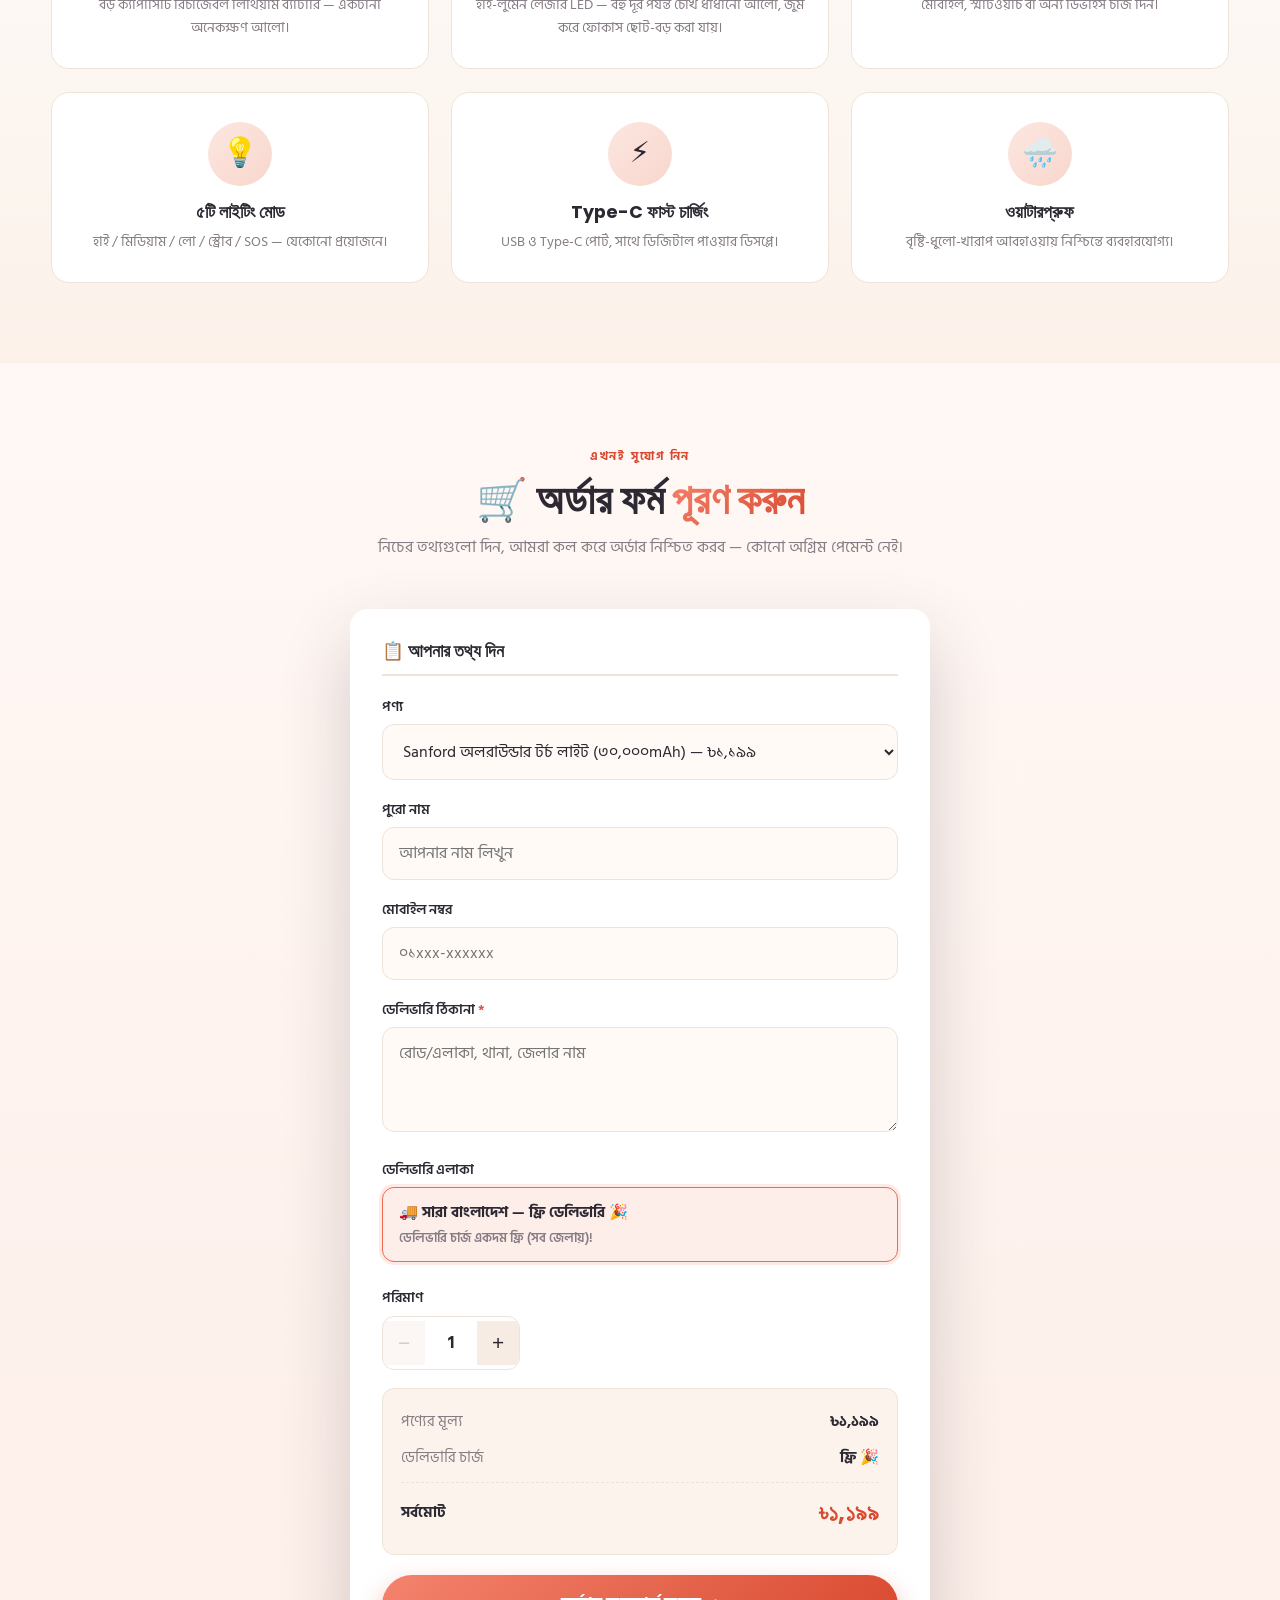
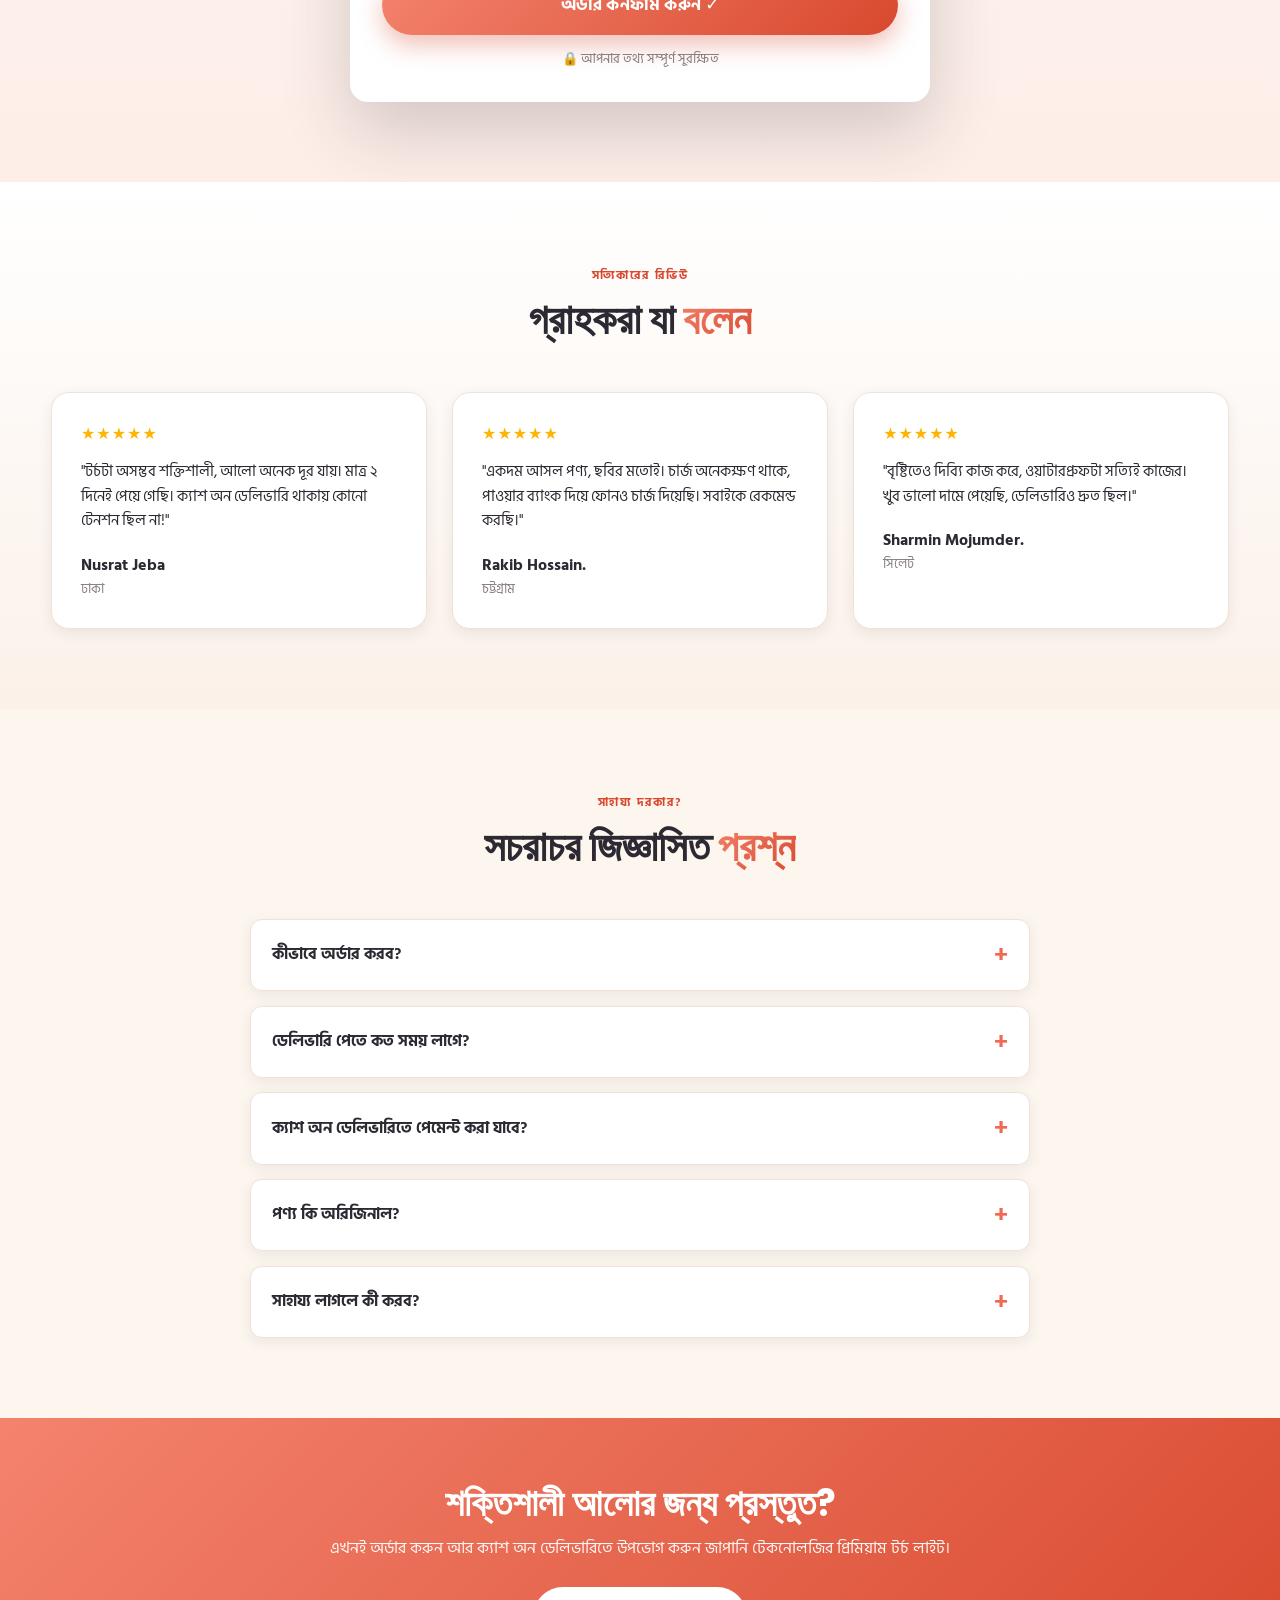
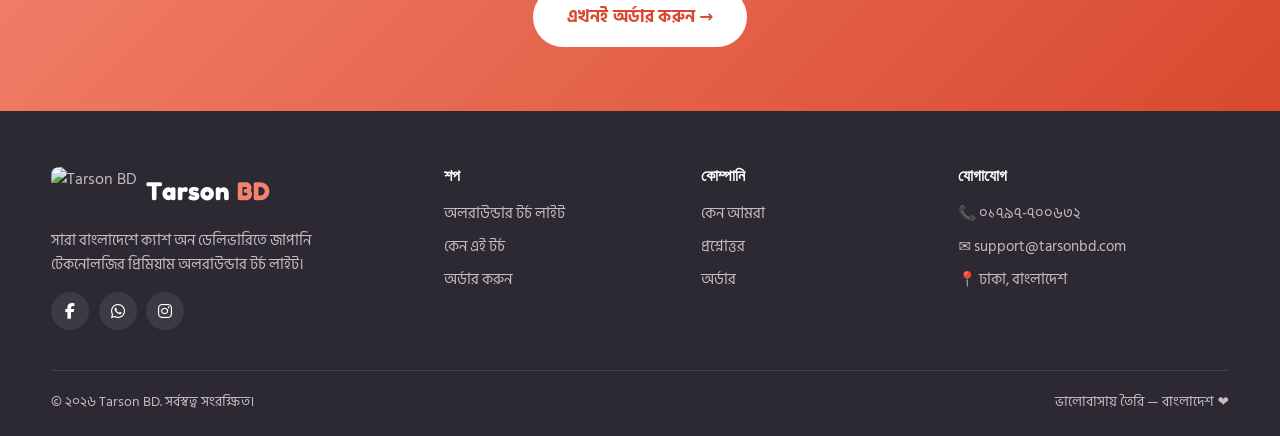
==== commit de1ce571: "Remove duplicate product panel from order section, center form only Co-Authored-By: Claude Sonnet 4." ====
--- a/index.html
+++ b/index.html
@@ -275,32 +275,7 @@
         <p>নিচের তথ্যগুলো দিন, আমরা কল করে অর্ডার নিশ্চিত করব — কোনো অগ্রিম পেমেন্ট নেই।</p>
       </div>
 
-      <div class="order-main">
-        <!-- Left: product info -->
-        <div class="order-product reveal">
-          <div class="order-product__img">
-            <span class="badge badge--sale">-৪০%</span>
-            <img src="assets/order-image.png" alt="Sanford অলরাউন্ডার টর্চ লাইট" />
-          </div>
-          <div class="order-product__info">
-            <div class="rating">★★★★★ <em>৪.৯/৫ | ১২৭+ রিভিউ</em></div>
-            <h3>Sanford অলরাউন্ডার টর্চ লাইট</h3>
-            <div class="price">
-              <span class="price__new">৳১,১৯৯</span>
-              <span class="price__old">৳১,৯৯০</span>
-            </div>
-            <ul class="order__list">
-              <li>🚚 সারা বাংলাদেশে <b>ফ্রি ডেলিভারি</b></li>
-              <li>✅ কোনো অগ্রিম পেমেন্ট লাগবে না</li>
-              <li>✅ ২–৩ দিনে ডেলিভারি</li>
-              <li>✅ ১০০% অরিজিনাল পণ্য</li>
-              <li>✅ বন্ধুত্বপূর্ণ কাস্টমার সাপোর্ট</li>
-            </ul>
-          </div>
-        </div>
-
-        <!-- Right: form -->
-        <form class="order__form reveal" data-delay="100" id="orderForm" novalidate>
+      <form class="order__form order__form--centered reveal" id="orderForm" novalidate>
           <h4 class="form-heading">📋 আপনার তথ্য দিন</h4>
           <input type="text" name="company_website" id="hp_field" tabindex="-1" autocomplete="off" aria-hidden="true" style="position:absolute;left:-9999px;top:-9999px;width:1px;height:1px;opacity:0;pointer-events:none" />
           <div class="field">
@@ -352,8 +327,7 @@
           <p class="form-msg" id="formMsg" role="alert"></p>
           <button type="submit" class="btn btn--primary btn--lg btn--block" id="submitBtn">অর্ডার কনফার্ম করুন ✓</button>
           <p class="order__secure">🔒 আপনার তথ্য সম্পূর্ণ সুরক্ষিত</p>
-        </form>
-      </div>
+      </form>
     </div>
   </section>
 
--- a/css/styles.css
+++ b/css/styles.css
@@ -232,16 +232,8 @@
 
 /* ---------- Order Section ---------- */
 .section--order{background:linear-gradient(180deg,#fff8f5 0%,#fdeee8 100%)}
-.order-main{display:grid;grid-template-columns:1fr 1.15fr;gap:2.5rem;align-items:start;margin-top:2rem}
-
-/* Product info panel */
-.order-product{background:#fff;border:1px solid var(--line);border-radius:var(--radius);overflow:hidden;box-shadow:var(--shadow)}
-.order-product__img{position:relative;background:linear-gradient(135deg,#fbeee8,#f6ddd4);display:grid;place-items:center;padding:1.5rem}
-.order-product__img img{max-height:280px;object-fit:contain}
-.order-product__info{padding:1.5rem}
-.order-product__info h3{font-size:1.2rem;margin:.5rem 0 .6rem}
-.order__list{display:grid;gap:.5rem;margin-top:1rem}
-.order__list li{font-size:.9rem;color:var(--ink)}
+
+.order__form--centered{max-width:580px;margin:0 auto}
 
 /* Form heading */
 .form-heading{font-size:1.1rem;color:var(--navy);margin-bottom:1.2rem;padding-bottom:.8rem;border-bottom:2px solid var(--line)}
@@ -367,7 +359,6 @@
   .hero__lead{max-width:none}
   .hero__visual{order:-1}
   .footer__grid{grid-template-columns:1fr 1fr}
-  .order-main{grid-template-columns:1fr}
 }
 @media (max-width:820px){
   .nav{position:absolute;top:100%;left:0;right:0;flex-direction:column;background:#fff;padding:1.4rem 6%;gap:1.1rem;box-shadow:var(--shadow);border-bottom:1px solid var(--line);opacity:0;visibility:hidden;transform:translateY(-8px);pointer-events:none;transition:opacity var(--t),transform var(--t),visibility var(--t)}
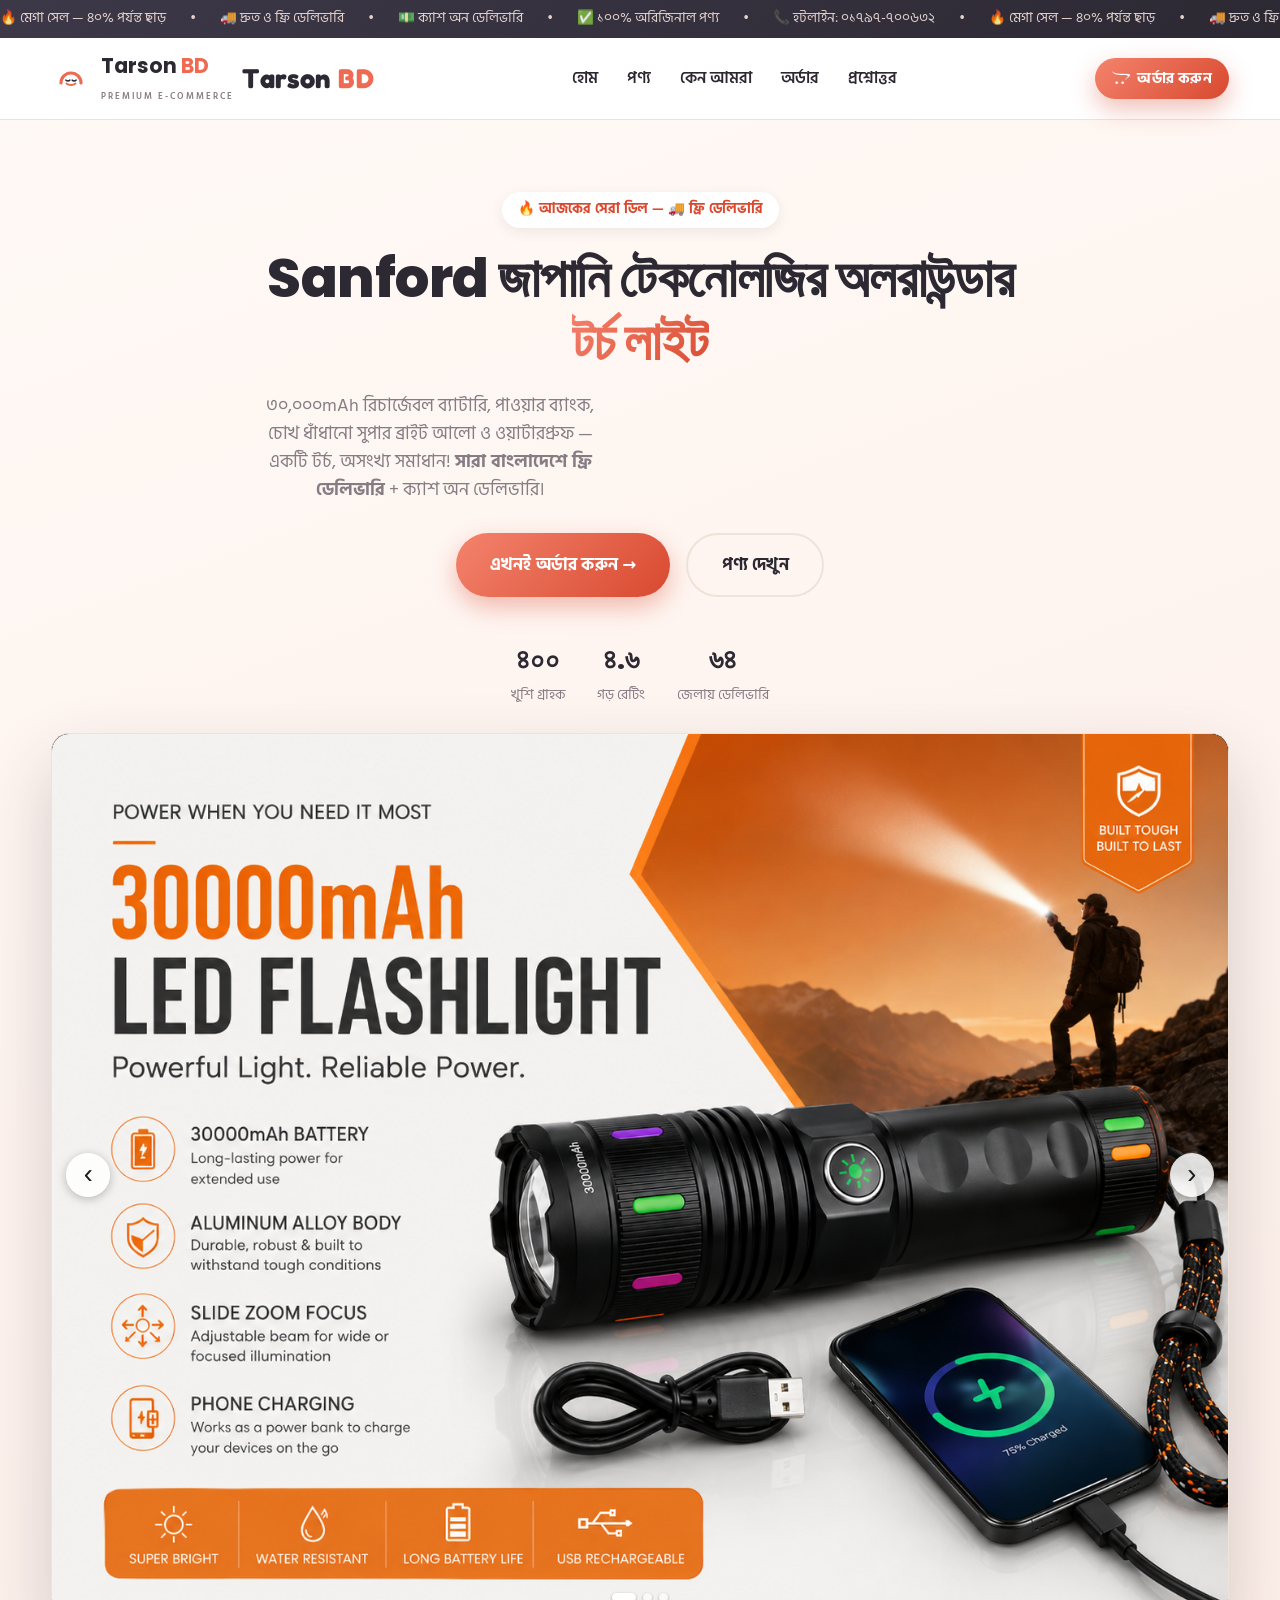
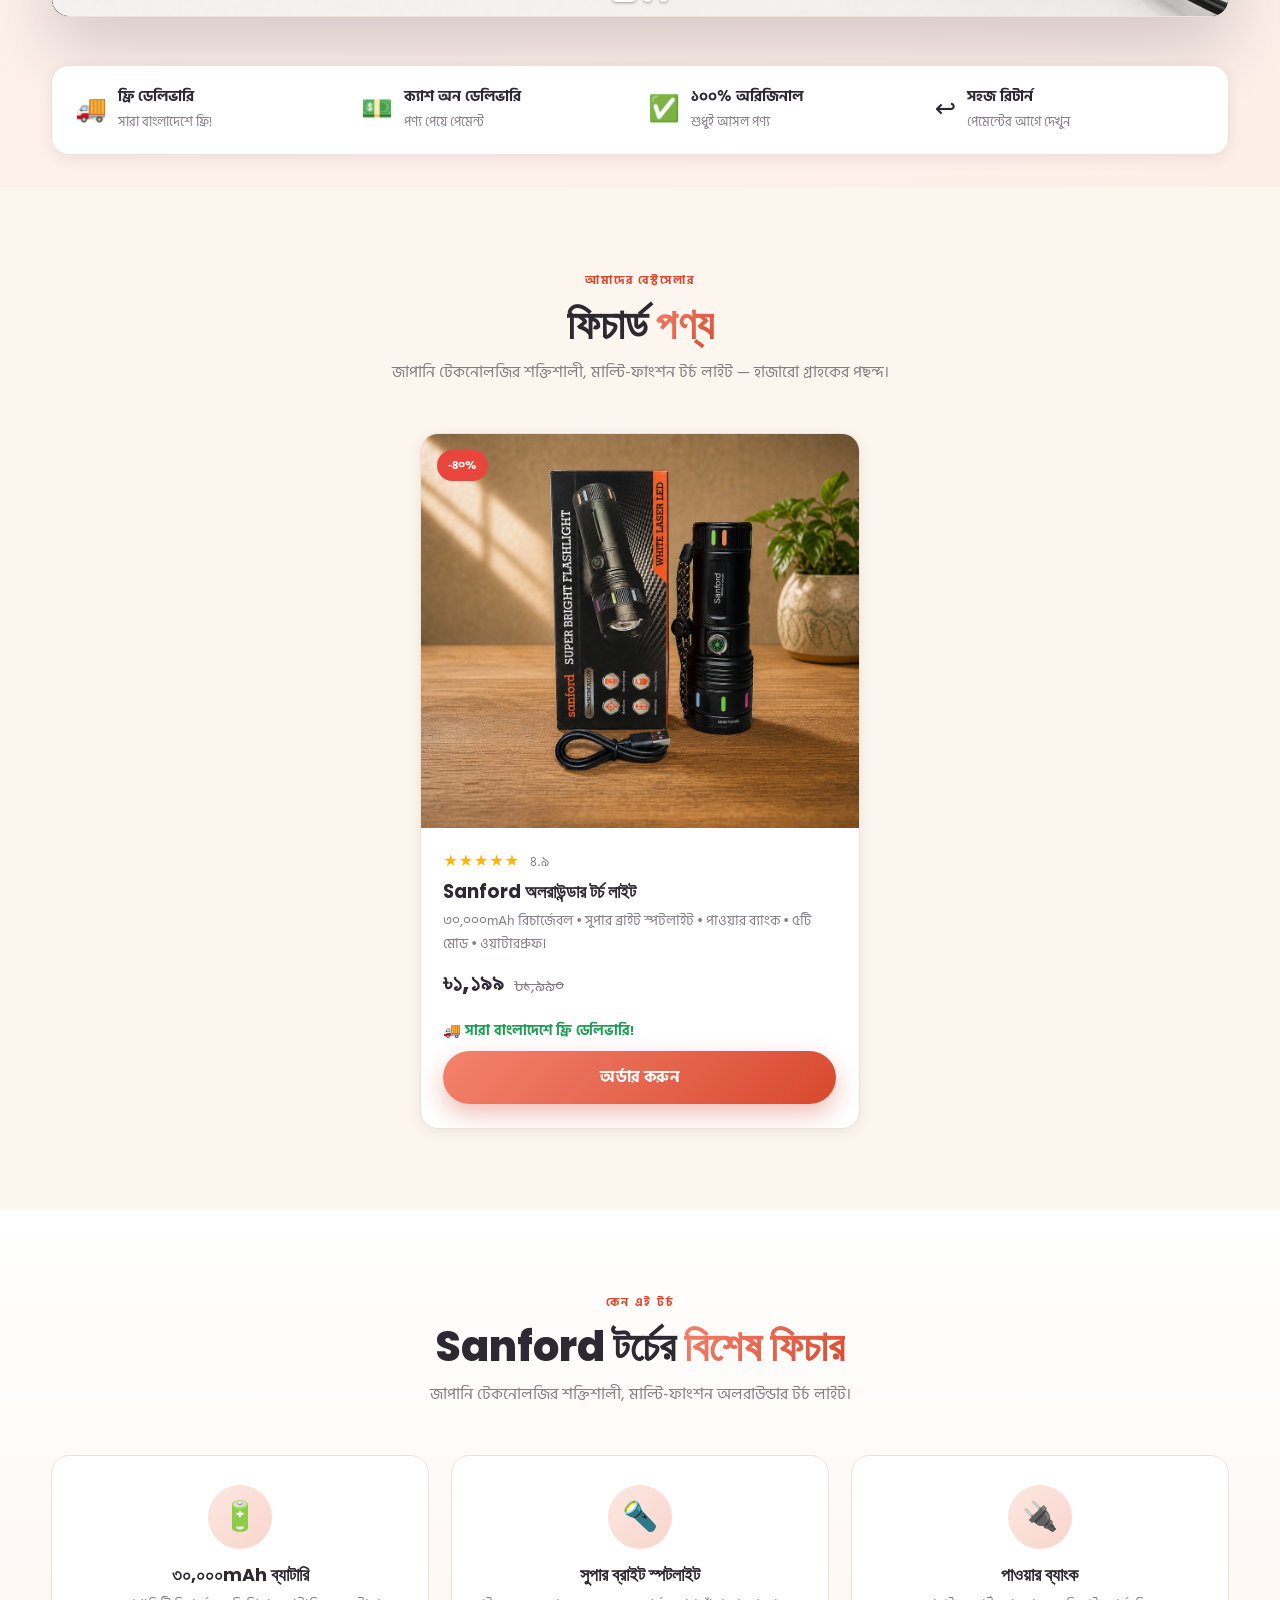
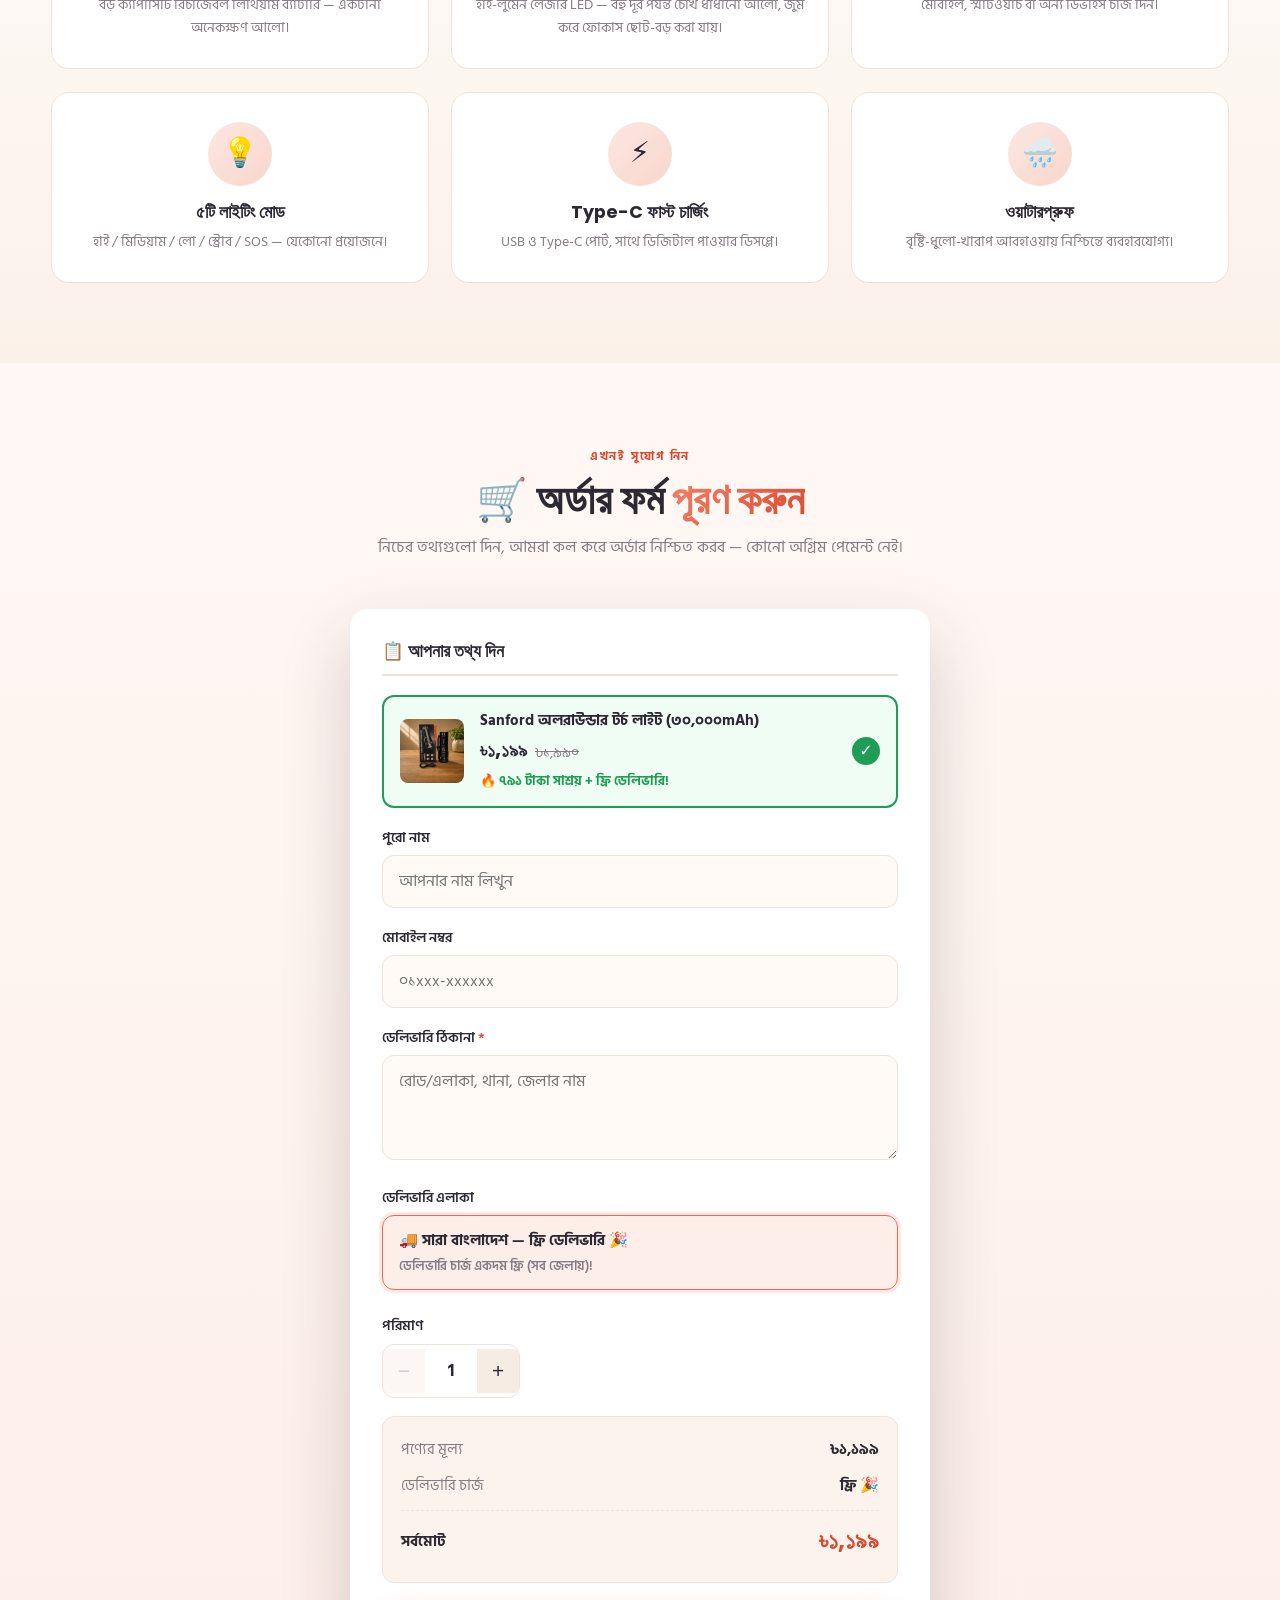
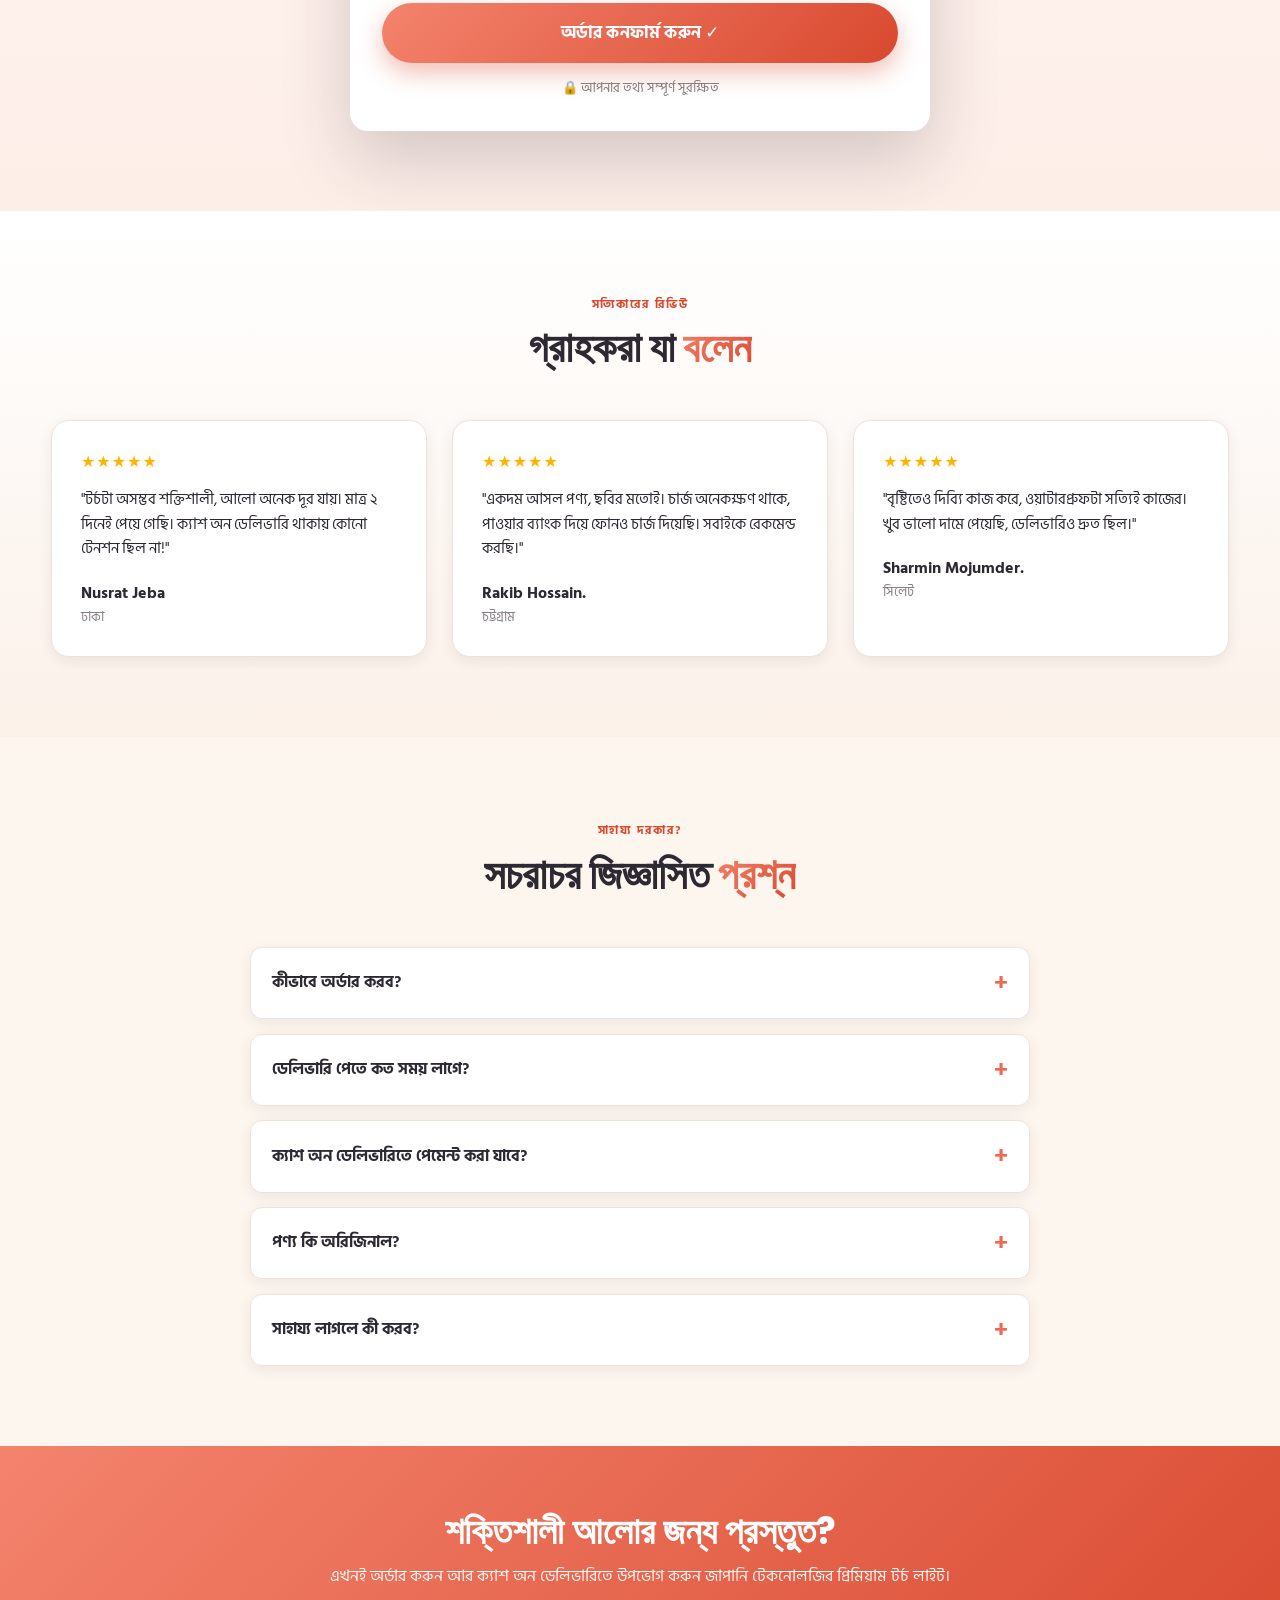
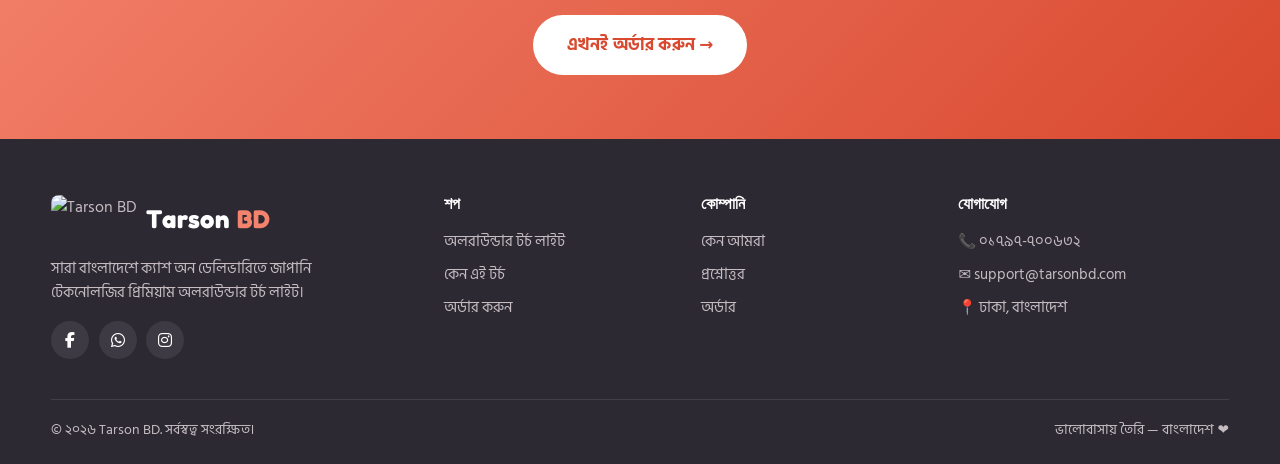
==== commit 2ecb0262: "Replace product dropdown with visual card (chomokdar style) Co-Authored-By: Claude Sonnet 4.6 <norep" ====
--- a/index.html
+++ b/index.html
@@ -278,11 +278,22 @@
       <form class="order__form order__form--centered reveal" id="orderForm" novalidate>
           <h4 class="form-heading">📋 আপনার তথ্য দিন</h4>
           <input type="text" name="company_website" id="hp_field" tabindex="-1" autocomplete="off" aria-hidden="true" style="position:absolute;left:-9999px;top:-9999px;width:1px;height:1px;opacity:0;pointer-events:none" />
-          <div class="field">
-            <label for="product">পণ্য</label>
-            <select id="product" name="product">
-              <option value="Sanford অলরাউন্ডার টর্চ লাইট — ৩০,০০০mAh" data-price="1199">Sanford অলরাউন্ডার টর্চ লাইট (৩০,০০০mAh) — ৳১,১৯৯</option>
-            </select>
+          <!-- hidden select kept for JS price logic -->
+          <select id="product" name="product" style="display:none">
+            <option value="Sanford অলরাউন্ডার টর্চ লাইট — ৩০,০০০mAh" data-price="1199">Sanford অলরাউন্ডার টর্চ লাইট</option>
+          </select>
+
+          <div class="product-card-select">
+            <img src="assets/order-image.png" alt="Sanford টর্চ লাইট" />
+            <div class="product-card-select__info">
+              <strong>Sanford অলরাউন্ডার টর্চ লাইট (৩০,০০০mAh)</strong>
+              <div class="product-card-select__price">
+                <span class="price__new">৳১,১৯৯</span>
+                <span class="price__old">৳১,৯৯০</span>
+              </div>
+              <span class="product-card-select__savings">🔥 ৭৯১ টাকা সাশ্রয় + ফ্রি ডেলিভারি!</span>
+            </div>
+            <span class="product-card-select__check">✓</span>
           </div>
           <div class="field">
             <label for="name">পুরো নাম</label>
--- a/css/styles.css
+++ b/css/styles.css
@@ -234,6 +234,17 @@
 .section--order{background:linear-gradient(180deg,#fff8f5 0%,#fdeee8 100%)}
 
 .order__form--centered{max-width:580px;margin:0 auto}
+
+/* Product card in order form (chomokdar style) */
+.product-card-select{display:flex;align-items:center;gap:1rem;border:2px solid #1f9d55;border-radius:var(--radius-sm);padding:.9rem 1rem;background:#f0fdf4;margin-bottom:1.1rem}
+.product-card-select img{width:64px;height:64px;object-fit:cover;border-radius:8px;flex-shrink:0}
+.product-card-select__info{flex:1;min-width:0}
+.product-card-select__info strong{display:block;font-size:.95rem;color:var(--navy);line-height:1.3;margin-bottom:.3rem}
+.product-card-select__price{display:flex;align-items:baseline;gap:.5rem}
+.product-card-select__price .price__new{font-family:'Poppins',sans-serif;font-weight:800;font-size:1.2rem;color:var(--navy)}
+.product-card-select__price .price__old{color:var(--muted);text-decoration:line-through;font-size:.85rem}
+.product-card-select__savings{display:block;color:#1f9d55;font-weight:700;font-size:.82rem;margin-top:.25rem}
+.product-card-select__check{width:28px;height:28px;background:#1f9d55;color:#fff;border-radius:50%;display:grid;place-items:center;font-size:1rem;font-weight:700;flex-shrink:0}
 
 /* Form heading */
 .form-heading{font-size:1.1rem;color:var(--navy);margin-bottom:1.2rem;padding-bottom:.8rem;border-bottom:2px solid var(--line)}
